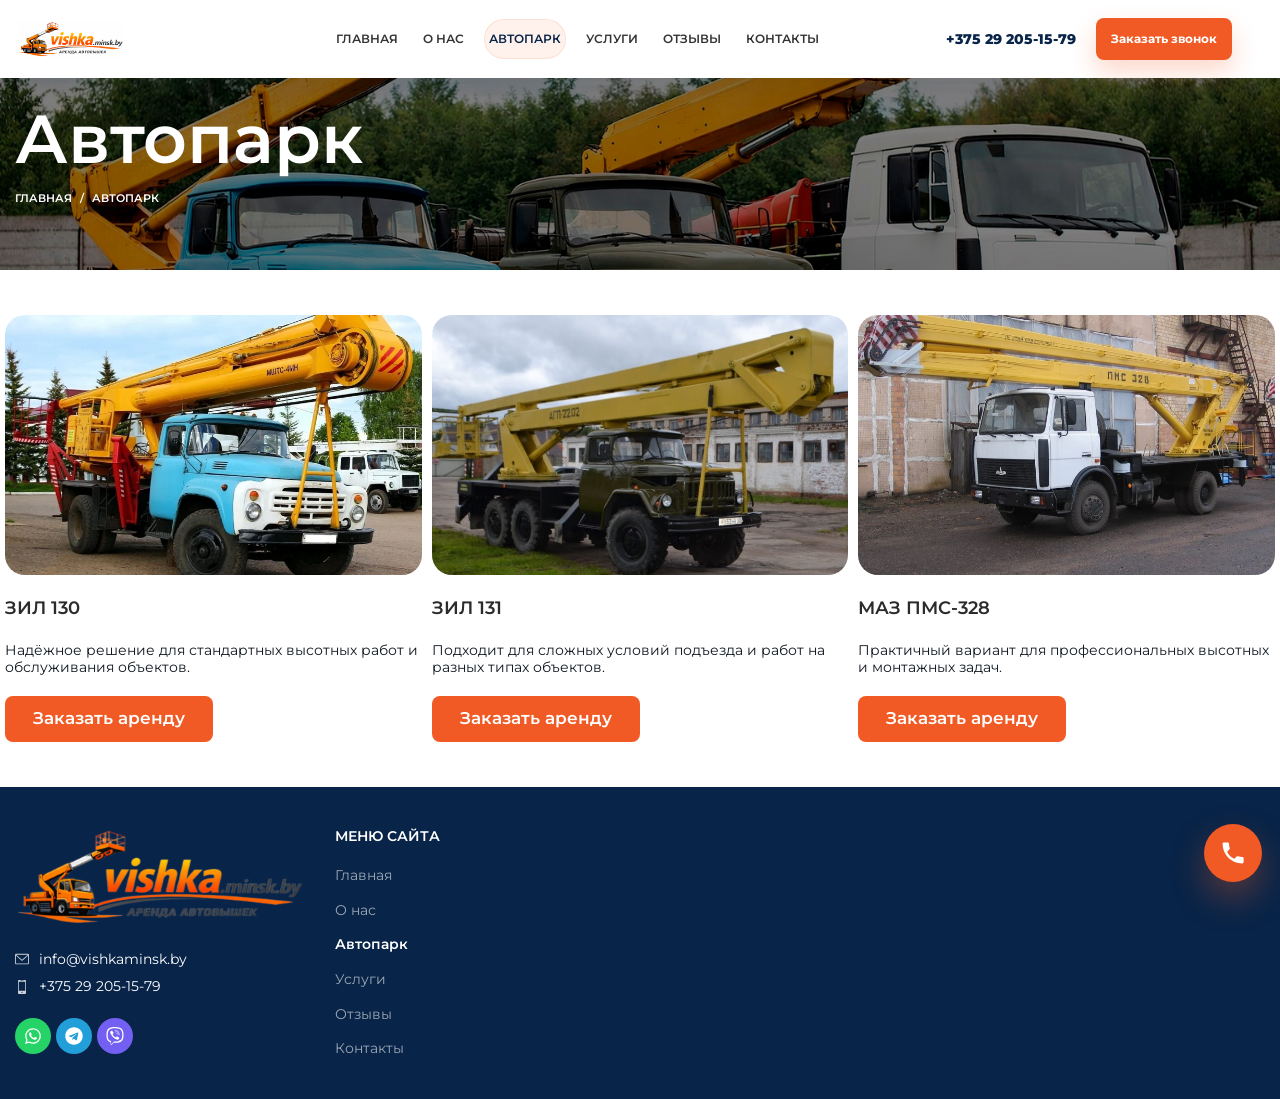
==== public/avtopark/index.html @ 8ae6715e "Limit nav highlight to active item" ====
<!DOCTYPE html>
<html lang="ru-RU">
<head>
	<meta charset="UTF-8">
	<link rel="profile" href="https://gmpg.org/xfn/11">
	

	<title>Автопарк &#8212; Аренда автовышки Минск, услуги вышки заказать на час, цены</title>
<meta name='robots' content='max-image-preview:large' />
<link rel='dns-prefetch' href='//fonts.googleapis.com' />




<style id="wp-img-auto-sizes-contain-inline-css">
img:is([sizes=auto i],[sizes^="auto," i]){contain-intrinsic-size:3000px 1500px}
/*# sourceURL=wp-img-auto-sizes-contain-inline-css */
</style>
<style id="classic-theme-styles-inline-css">
/*! This file is auto-generated */
.wp-block-button__link{color:#fff;background-color:#32373c;border-radius:9999px;box-shadow:none;text-decoration:none;padding:calc(.667em + 2px) calc(1.333em + 2px);font-size:1.125em}.wp-block-file__button{background:#32373c;color:#fff;text-decoration:none}
/*# sourceURL=/wp-includes/css/classic-themes.min.css */
</style>

<link rel='stylesheet' id='wc-blocks-style-css' href="../wp-content/plugins/woocommerce/assets/client/blocks/wc-blocks.css" media='all' />

<style id="global-styles-inline-css">
:root{--wp--preset--aspect-ratio--square: 1;--wp--preset--aspect-ratio--4-3: 4/3;--wp--preset--aspect-ratio--3-4: 3/4;--wp--preset--aspect-ratio--3-2: 3/2;--wp--preset--aspect-ratio--2-3: 2/3;--wp--preset--aspect-ratio--16-9: 16/9;--wp--preset--aspect-ratio--9-16: 9/16;--wp--preset--color--black: #000000;--wp--preset--color--cyan-bluish-gray: #abb8c3;--wp--preset--color--white: #ffffff;--wp--preset--color--pale-pink: #f78da7;--wp--preset--color--vivid-red: #cf2e2e;--wp--preset--color--luminous-vivid-orange: #ff6900;--wp--preset--color--luminous-vivid-amber: #fcb900;--wp--preset--color--light-green-cyan: #7bdcb5;--wp--preset--color--vivid-green-cyan: #00d084;--wp--preset--color--pale-cyan-blue: #8ed1fc;--wp--preset--color--vivid-cyan-blue: #0693e3;--wp--preset--color--vivid-purple: #9b51e0;--wp--preset--gradient--vivid-cyan-blue-to-vivid-purple: linear-gradient(135deg,rgb(6,147,227) 0%,rgb(155,81,224) 100%);--wp--preset--gradient--light-green-cyan-to-vivid-green-cyan: linear-gradient(135deg,rgb(122,220,180) 0%,rgb(0,208,130) 100%);--wp--preset--gradient--luminous-vivid-amber-to-luminous-vivid-orange: linear-gradient(135deg,rgb(252,185,0) 0%,rgb(255,105,0) 100%);--wp--preset--gradient--luminous-vivid-orange-to-vivid-red: linear-gradient(135deg,rgb(255,105,0) 0%,rgb(207,46,46) 100%);--wp--preset--gradient--very-light-gray-to-cyan-bluish-gray: linear-gradient(135deg,rgb(238,238,238) 0%,rgb(169,184,195) 100%);--wp--preset--gradient--cool-to-warm-spectrum: linear-gradient(135deg,rgb(74,234,220) 0%,rgb(151,120,209) 20%,rgb(207,42,186) 40%,rgb(238,44,130) 60%,rgb(251,105,98) 80%,rgb(254,248,76) 100%);--wp--preset--gradient--blush-light-purple: linear-gradient(135deg,rgb(255,206,236) 0%,rgb(152,150,240) 100%);--wp--preset--gradient--blush-bordeaux: linear-gradient(135deg,rgb(254,205,165) 0%,rgb(254,45,45) 50%,rgb(107,0,62) 100%);--wp--preset--gradient--luminous-dusk: linear-gradient(135deg,rgb(255,203,112) 0%,rgb(199,81,192) 50%,rgb(65,88,208) 100%);--wp--preset--gradient--pale-ocean: linear-gradient(135deg,rgb(255,245,203) 0%,rgb(182,227,212) 50%,rgb(51,167,181) 100%);--wp--preset--gradient--electric-grass: linear-gradient(135deg,rgb(202,248,128) 0%,rgb(113,206,126) 100%);--wp--preset--gradient--midnight: linear-gradient(135deg,rgb(2,3,129) 0%,rgb(40,116,252) 100%);--wp--preset--font-size--small: 13px;--wp--preset--font-size--medium: 20px;--wp--preset--font-size--large: 36px;--wp--preset--font-size--x-large: 42px;--wp--preset--spacing--20: 0.44rem;--wp--preset--spacing--30: 0.67rem;--wp--preset--spacing--40: 1rem;--wp--preset--spacing--50: 1.5rem;--wp--preset--spacing--60: 2.25rem;--wp--preset--spacing--70: 3.38rem;--wp--preset--spacing--80: 5.06rem;--wp--preset--shadow--natural: 6px 6px 9px rgba(0, 0, 0, 0.2);--wp--preset--shadow--deep: 12px 12px 50px rgba(0, 0, 0, 0.4);--wp--preset--shadow--sharp: 6px 6px 0px rgba(0, 0, 0, 0.2);--wp--preset--shadow--outlined: 6px 6px 0px -3px rgb(255, 255, 255), 6px 6px rgb(0, 0, 0);--wp--preset--shadow--crisp: 6px 6px 0px rgb(0, 0, 0);}:where(body) { margin: 0; }:where(.is-layout-flex){gap: 0.5em;}:where(.is-layout-grid){gap: 0.5em;}body .is-layout-flex{display: flex;}.is-layout-flex{flex-wrap: wrap;align-items: center;}.is-layout-flex > :is(*, div){margin: 0;}body .is-layout-grid{display: grid;}.is-layout-grid > :is(*, div){margin: 0;}body{padding-top: 0px;padding-right: 0px;padding-bottom: 0px;padding-left: 0px;}:root :where(.wp-element-button, .wp-block-button__link){background-color: #32373c;border-width: 0;color: #fff;font-family: inherit;font-size: inherit;font-style: inherit;font-weight: inherit;letter-spacing: inherit;line-height: inherit;padding-top: calc(0.667em + 2px);padding-right: calc(1.333em + 2px);padding-bottom: calc(0.667em + 2px);padding-left: calc(1.333em + 2px);text-decoration: none;text-transform: inherit;}.has-black-color{color: var(--wp--preset--color--black) !important;}.has-cyan-bluish-gray-color{color: var(--wp--preset--color--cyan-bluish-gray) !important;}.has-white-color{color: var(--wp--preset--color--white) !important;}.has-pale-pink-color{color: var(--wp--preset--color--pale-pink) !important;}.has-vivid-red-color{color: var(--wp--preset--color--vivid-red) !important;}.has-luminous-vivid-orange-color{color: var(--wp--preset--color--luminous-vivid-orange) !important;}.has-luminous-vivid-amber-color{color: var(--wp--preset--color--luminous-vivid-amber) !important;}.has-light-green-cyan-color{color: var(--wp--preset--color--light-green-cyan) !important;}.has-vivid-green-cyan-color{color: var(--wp--preset--color--vivid-green-cyan) !important;}.has-pale-cyan-blue-color{color: var(--wp--preset--color--pale-cyan-blue) !important;}.has-vivid-cyan-blue-color{color: var(--wp--preset--color--vivid-cyan-blue) !important;}.has-vivid-purple-color{color: var(--wp--preset--color--vivid-purple) !important;}.has-black-background-color{background-color: var(--wp--preset--color--black) !important;}.has-cyan-bluish-gray-background-color{background-color: var(--wp--preset--color--cyan-bluish-gray) !important;}.has-white-background-color{background-color: var(--wp--preset--color--white) !important;}.has-pale-pink-background-color{background-color: var(--wp--preset--color--pale-pink) !important;}.has-vivid-red-background-color{background-color: var(--wp--preset--color--vivid-red) !important;}.has-luminous-vivid-orange-background-color{background-color: var(--wp--preset--color--luminous-vivid-orange) !important;}.has-luminous-vivid-amber-background-color{background-color: var(--wp--preset--color--luminous-vivid-amber) !important;}.has-light-green-cyan-background-color{background-color: var(--wp--preset--color--light-green-cyan) !important;}.has-vivid-green-cyan-background-color{background-color: var(--wp--preset--color--vivid-green-cyan) !important;}.has-pale-cyan-blue-background-color{background-color: var(--wp--preset--color--pale-cyan-blue) !important;}.has-vivid-cyan-blue-background-color{background-color: var(--wp--preset--color--vivid-cyan-blue) !important;}.has-vivid-purple-background-color{background-color: var(--wp--preset--color--vivid-purple) !important;}.has-black-border-color{border-color: var(--wp--preset--color--black) !important;}.has-cyan-bluish-gray-border-color{border-color: var(--wp--preset--color--cyan-bluish-gray) !important;}.has-white-border-color{border-color: var(--wp--preset--color--white) !important;}.has-pale-pink-border-color{border-color: var(--wp--preset--color--pale-pink) !important;}.has-vivid-red-border-color{border-color: var(--wp--preset--color--vivid-red) !important;}.has-luminous-vivid-orange-border-color{border-color: var(--wp--preset--color--luminous-vivid-orange) !important;}.has-luminous-vivid-amber-border-color{border-color: var(--wp--preset--color--luminous-vivid-amber) !important;}.has-light-green-cyan-border-color{border-color: var(--wp--preset--color--light-green-cyan) !important;}.has-vivid-green-cyan-border-color{border-color: var(--wp--preset--color--vivid-green-cyan) !important;}.has-pale-cyan-blue-border-color{border-color: var(--wp--preset--color--pale-cyan-blue) !important;}.has-vivid-cyan-blue-border-color{border-color: var(--wp--preset--color--vivid-cyan-blue) !important;}.has-vivid-purple-border-color{border-color: var(--wp--preset--color--vivid-purple) !important;}.has-vivid-cyan-blue-to-vivid-purple-gradient-background{background: var(--wp--preset--gradient--vivid-cyan-blue-to-vivid-purple) !important;}.has-light-green-cyan-to-vivid-green-cyan-gradient-background{background: var(--wp--preset--gradient--light-green-cyan-to-vivid-green-cyan) !important;}.has-luminous-vivid-amber-to-luminous-vivid-orange-gradient-background{background: var(--wp--preset--gradient--luminous-vivid-amber-to-luminous-vivid-orange) !important;}.has-luminous-vivid-orange-to-vivid-red-gradient-background{background: var(--wp--preset--gradient--luminous-vivid-orange-to-vivid-red) !important;}.has-very-light-gray-to-cyan-bluish-gray-gradient-background{background: var(--wp--preset--gradient--very-light-gray-to-cyan-bluish-gray) !important;}.has-cool-to-warm-spectrum-gradient-background{background: var(--wp--preset--gradient--cool-to-warm-spectrum) !important;}.has-blush-light-purple-gradient-background{background: var(--wp--preset--gradient--blush-light-purple) !important;}.has-blush-bordeaux-gradient-background{background: var(--wp--preset--gradient--blush-bordeaux) !important;}.has-luminous-dusk-gradient-background{background: var(--wp--preset--gradient--luminous-dusk) !important;}.has-pale-ocean-gradient-background{background: var(--wp--preset--gradient--pale-ocean) !important;}.has-electric-grass-gradient-background{background: var(--wp--preset--gradient--electric-grass) !important;}.has-midnight-gradient-background{background: var(--wp--preset--gradient--midnight) !important;}.has-small-font-size{font-size: var(--wp--preset--font-size--small) !important;}.has-medium-font-size{font-size: var(--wp--preset--font-size--medium) !important;}.has-large-font-size{font-size: var(--wp--preset--font-size--large) !important;}.has-x-large-font-size{font-size: var(--wp--preset--font-size--x-large) !important;}
/*# sourceURL=global-styles-inline-css */
</style>

<style id="woocommerce-inline-inline-css">
.woocommerce form .form-row .required { visibility: visible; }
/*# sourceURL=woocommerce-inline-inline-css */
</style>
<link rel='stylesheet' id='elementor-frontend-css' href="../wp-content/uploads/elementor/css/custom-frontend.min.css" media='all' />
<link rel='stylesheet' id='elementor-post-7-css' href="../wp-content/uploads/elementor/css/post-7.css" media='all' />
<link rel='stylesheet' id='elementor-pro-css' href="../wp-content/uploads/elementor/css/custom-pro-frontend.min.css" media='all' />
<link rel='stylesheet' id='widget-image-box-css' href="../wp-content/uploads/elementor/css/custom-widget-image-box.min.css" media='all' />
<link rel='stylesheet' id='elementor-post-42321-css' href="../wp-content/uploads/elementor/css/post-42321.css" media='all' />
<link rel='stylesheet' id='elementor-icons-ekiticons-css' href="../wp-content/plugins/elementskit-lite/modules/elementskit-icon-pack/assets/css/ekiticons.css" media='all' />
<link rel='stylesheet' id='ekit-widget-styles-css' href="../wp-content/plugins/elementskit-lite/widgets/init/assets/css/widget-styles.css" media='all' />
<link rel='stylesheet' id='ekit-responsive-css' href="../wp-content/plugins/elementskit-lite/widgets/init/assets/css/responsive.css" media='all' />
<link rel='stylesheet' id='bootstrap-css' href="../wp-content/themes/woodmart/css/bootstrap-light.min.css" media='all' />
<link rel='stylesheet' id='woodmart-style-css' href="../wp-content/themes/woodmart/css/parts/base.min.css" media='all' />
<link rel='stylesheet' id='wd-widget-recent-post-comments-css' href="../wp-content/themes/woodmart/css/parts/widget-recent-post-comments.min.css" media='all' />
<link rel='stylesheet' id='wd-widget-wd-recent-posts-css' href="../wp-content/themes/woodmart/css/parts/widget-wd-recent-posts.min.css" media='all' />
<link rel='stylesheet' id='wd-widget-nav-css' href="../wp-content/themes/woodmart/css/parts/widget-nav.min.css" media='all' />
<link rel='stylesheet' id='wd-widget-layered-nav-stock-status-css' href="../wp-content/themes/woodmart/css/parts/woo-widget-layered-nav-stock-status.min.css" media='all' />
<link rel='stylesheet' id='wd-widget-product-list-css' href="../wp-content/themes/woodmart/css/parts/woo-widget-product-list.min.css" media='all' />
<link rel='stylesheet' id='wd-widget-slider-price-filter-css' href="../wp-content/themes/woodmart/css/parts/woo-widget-slider-price-filter.min.css" media='all' />
<link rel='stylesheet' id='wd-wp-gutenberg-css' href="../wp-content/themes/woodmart/css/parts/wp-gutenberg.min.css" media='all' />
<link rel='stylesheet' id='wd-wpcf7-css' href="../wp-content/themes/woodmart/css/parts/int-wpcf7.min.css" media='all' />
<link rel='stylesheet' id='wd-elementor-base-css' href="../wp-content/themes/woodmart/css/parts/int-elem-base.min.css" media='all' />
<link rel='stylesheet' id='wd-elementor-pro-base-css' href="../wp-content/themes/woodmart/css/parts/int-elementor-pro.min.css" media='all' />
<link rel='stylesheet' id='wd-woocommerce-base-css' href="../wp-content/themes/woodmart/css/parts/woocommerce-base.min.css" media='all' />
<link rel='stylesheet' id='wd-mod-star-rating-css' href="../wp-content/themes/woodmart/css/parts/mod-star-rating.min.css" media='all' />
<link rel='stylesheet' id='wd-woo-el-track-order-css' href="../wp-content/themes/woodmart/css/parts/woo-el-track-order.min.css" media='all' />
<link rel='stylesheet' id='wd-woocommerce-block-notices-css' href="../wp-content/themes/woodmart/css/parts/woo-mod-block-notices.min.css" media='all' />
<link rel='stylesheet' id='wd-woo-gutenberg-css' href="../wp-content/themes/woodmart/css/parts/woo-gutenberg.min.css" media='all' />
<link rel='stylesheet' id='wd-woo-mod-shop-attributes-css' href="../wp-content/themes/woodmart/css/parts/woo-mod-shop-attributes.min.css" media='all' />
<link rel='stylesheet' id='child-style-css' href="../wp-content/themes/woodmart-child/style.css?v=20260529m" media='all' />
<link rel='stylesheet' id='wd-header-base-css' href="../wp-content/themes/woodmart/css/parts/header-base.min.css" media='all' />
<link rel='stylesheet' id='wd-mod-tools-css' href="../wp-content/themes/woodmart/css/parts/mod-tools.min.css" media='all' />
<link rel='stylesheet' id='wd-header-elements-base-css' href="../wp-content/themes/woodmart/css/parts/header-el-base.min.css" media='all' />
<link rel='stylesheet' id='wd-header-mobile-nav-dropdown-css' href="../wp-content/themes/woodmart/css/parts/header-el-mobile-nav-dropdown.min.css" media='all' />
<link rel='stylesheet' id='wd-page-title-css' href="../wp-content/themes/woodmart/css/parts/page-title.min.css" media='all' />
<link rel='stylesheet' id='wd-mod-animations-keyframes-css' href="../wp-content/themes/woodmart/css/parts/mod-animations-keyframes.min.css" media='all' />
<link rel='stylesheet' id='wd-widget-collapse-css' href="../wp-content/themes/woodmart/css/parts/opt-widget-collapse.min.css" media='all' />
<link rel='stylesheet' id='wd-footer-base-css' href="../wp-content/themes/woodmart/css/parts/footer-base.min.css" media='all' />
<link rel='stylesheet' id='wd-list-css' href="../wp-content/themes/woodmart/css/parts/el-list.min.css" media='all' />
<link rel='stylesheet' id='wd-scroll-top-css' href="../wp-content/themes/woodmart/css/parts/opt-scrolltotop.min.css" media='all' />
<link rel='stylesheet' id='xts-google-fonts-css' href='https://fonts.googleapis.com/css?family=Montserrat:400,600,800&#038;ver=7.5.0' media='all' />
<script id="jquery-core-js" src="../wp-includes/js/jquery/jquery.min.js"></script>
<script id="jquery-migrate-js" src="../wp-includes/js/jquery/jquery-migrate.min.js"></script>

<script id="wc-add-to-cart-js-extra">
var wc_add_to_cart_params = {"ajax_url":"","wc_ajax_url":"/?wc-ajax=%%endpoint%%","i18n_view_cart":"\u041f\u0440\u043e\u0441\u043c\u043e\u0442\u0440 \u043a\u043e\u0440\u0437\u0438\u043d\u044b","cart_url":"","is_cart":"","cart_redirect_after_add":"no"};
//# sourceURL=wc-add-to-cart-js-extra
</script>


<script id="woocommerce-js-extra">
var woocommerce_params = {"ajax_url":"","wc_ajax_url":"/?wc-ajax=%%endpoint%%","i18n_password_show":"\u041f\u043e\u043a\u0430\u0437\u0430\u0442\u044c \u043f\u0430\u0440\u043e\u043b\u044c","i18n_password_hide":"\u0421\u043a\u0440\u044b\u0442\u044c \u043f\u0430\u0440\u043e\u043b\u044c"};
//# sourceURL=woocommerce-js-extra
</script>

<script id="wd-device-library-js" src="../wp-content/themes/woodmart/js/libs/device.min.js"></script>
<script id="wd-scrollbar-js" src="../wp-content/themes/woodmart/js/scripts/global/scrollBar.min.js"></script>

<meta name="generator" content="WordPress 7.0" />
<meta name="generator" content="WooCommerce 10.5.3" />
<link rel="canonical" href="./index.html" />
<link rel='shortlink' href="../index.html" />
					<meta name="viewport" content="width=device-width, initial-scale=1.0, maximum-scale=1.0, user-scalable=no">
										<noscript><style>.woocommerce-product-gallery{ opacity: 1 !important; }</style></noscript>
	<meta name="generator" content="Elementor 3.33.1; features: e_font_icon_svg, additional_custom_breakpoints; settings: css_print_method-external, google_font-enabled, font_display-swap">
			<style>
				.e-con.e-parent:nth-of-type(n+4):not(.e-lazyloaded):not(.e-no-lazyload),
				.e-con.e-parent:nth-of-type(n+4):not(.e-lazyloaded):not(.e-no-lazyload) * {
					background-image: none !important;
				}
				@media screen and (max-height: 1024px) {
					.e-con.e-parent:nth-of-type(n+3):not(.e-lazyloaded):not(.e-no-lazyload),
					.e-con.e-parent:nth-of-type(n+3):not(.e-lazyloaded):not(.e-no-lazyload) * {
						background-image: none !important;
					}
				}
				@media screen and (max-height: 640px) {
					.e-con.e-parent:nth-of-type(n+2):not(.e-lazyloaded):not(.e-no-lazyload),
					.e-con.e-parent:nth-of-type(n+2):not(.e-lazyloaded):not(.e-no-lazyload) * {
						background-image: none !important;
					}
				}
			</style>
			<style>
		
		</style>			<style id="wd-style-header_469249-css" data-type="wd-style-header_469249">
				:root{
	--wd-top-bar-h: .00001px;
	--wd-top-bar-sm-h: .00001px;
	--wd-top-bar-sticky-h: .00001px;
	--wd-top-bar-brd-w: .00001px;

	--wd-header-general-h: 78px;
	--wd-header-general-sm-h: 60px;
	--wd-header-general-sticky-h: 68px;
	--wd-header-general-brd-w: .00001px;

	--wd-header-bottom-h: .00001px;
	--wd-header-bottom-sm-h: .00001px;
	--wd-header-bottom-sticky-h: .00001px;
	--wd-header-bottom-brd-w: .00001px;

	--wd-header-clone-h: .00001px;

	--wd-header-brd-w: calc(var(--wd-top-bar-brd-w) + var(--wd-header-general-brd-w) + var(--wd-header-bottom-brd-w));
	--wd-header-h: calc(var(--wd-top-bar-h) + var(--wd-header-general-h) + var(--wd-header-bottom-h) + var(--wd-header-brd-w));
	--wd-header-sticky-h: calc(var(--wd-top-bar-sticky-h) + var(--wd-header-general-sticky-h) + var(--wd-header-bottom-sticky-h) + var(--wd-header-clone-h) + var(--wd-header-brd-w));
	--wd-header-sm-h: calc(var(--wd-top-bar-sm-h) + var(--wd-header-general-sm-h) + var(--wd-header-bottom-sm-h) + var(--wd-header-brd-w));
}

.whb-top-bar .wd-dropdown {
	margin-top: 5px;
}

.whb-top-bar .wd-dropdown:after {
	height: 15px;
}


.whb-sticked .whb-general-header .wd-dropdown:not(.sub-sub-menu) {
	margin-top: 12.5px;
}

.whb-sticked .whb-general-header .wd-dropdown:not(.sub-sub-menu):after {
	height: 22.5px;
}

:root:has(.whb-top-bar.whb-border-boxed) {
	--wd-top-bar-brd-w: .00001px;
}

@media (max-width: 1024px) {
:root:has(.whb-top-bar.whb-hidden-mobile) {
	--wd-top-bar-brd-w: .00001px;
}
}





		.whb-top-bar-inner { border-color: rgba(255, 255, 255, 1);border-bottom-width: 1px;border-bottom-style: solid; }
.whb-top-bar {
	background-color: rgba(4, 42, 71, 1);
}

.whb-general-header {
	background-color: rgba(255, 255, 255, 1);
}
			</style>
						<style id="wd-style-theme_settings_default-css" data-type="wd-style-theme_settings_default">
				@font-face {
	font-weight: normal;
	font-style: normal;
	font-family: "woodmart-font";
	src: url("../wp-content/themes/woodmart/fonts/woodmart-font-1-400.woff2") format("woff2");
}

:root {
	--wd-text-font: "Montserrat", Arial, Helvetica, sans-serif;
	--wd-text-font-weight: 400;
	--wd-text-color: rgb(35,35,35);
	--wd-text-font-size: 14px;
	--wd-title-font: "Montserrat", Arial, Helvetica, sans-serif;
	--wd-title-font-weight: 600;
	--wd-title-color: rgb(43,43,43);
	--wd-entities-title-font: "Montserrat", Arial, Helvetica, sans-serif;
	--wd-entities-title-font-weight: 600;
	--wd-entities-title-color: rgb(40,40,40);
	--wd-entities-title-color-hover: rgb(255, 255, 255);
	--wd-alternative-font: "Montserrat", Arial, Helvetica, sans-serif;
	--wd-widget-title-font: "Montserrat", Arial, Helvetica, sans-serif;
	--wd-widget-title-font-weight: 600;
	--wd-widget-title-transform: uppercase;
	--wd-widget-title-color: rgb(38,38,38);
	--wd-widget-title-font-size: 14px;
	--wd-header-el-font: "Montserrat", Arial, Helvetica, sans-serif;
	--wd-header-el-font-weight: 600;
	--wd-header-el-transform: uppercase;
	--wd-header-el-font-size: 14px;
	--wd-primary-color: rgb(8,36,72);
	--wd-alternative-color: rgb(249,97,9);
	--wd-link-color: rgb(0,0,0);
	--wd-link-color-hover: rgb(0,0,0);
	--btn-default-transform: none;
	--btn-default-bgcolor: rgb(249,97,9);
	--btn-default-bgcolor-hover: rgb(249,97,9);
	--btn-accented-transform: none;
	--btn-accented-bgcolor: rgb(249,97,9);
	--btn-accented-bgcolor-hover: rgb(249,97,9);
	--wd-form-brd-width: 2px;
	--notices-success-bg: #459647;
	--notices-success-color: #fff;
	--notices-warning-bg: #E0B252;
	--notices-warning-color: #fff;
}
.woodmart-woocommerce-layered-nav .wd-scroll-content {
	max-height: 223px;
}
.wd-popup.wd-age-verify {
	--wd-popup-width: 500px;
}
.wd-popup.wd-promo-popup {
	background-color: #111111;
	background-image: url(../wp-content/uploads/2021/09/electronics-2-popup.jpg);
	background-repeat: no-repeat;
	background-size: cover;
	background-position: center center;
	--wd-popup-width: 800px;
}
.page-title-default {
	background-color: rgb(53,57,66);
	background-image: url(../wp-content/uploads/2026/02/fon_header_-photoaidcom-darken.png);
	background-size: cover;
	background-position: center center;
}
.footer-container {
	background-color: rgb(8,36,72);
	background-image: none;
}
.page .main-page-wrapper {
	background-color: rgb(255,255,255);
	background-image: none;
}
.wd-popup.popup-quick-view {
	--wd-popup-width: 920px;
}
:root{
--wd-container-w: 1420px;
--wd-form-brd-radius: 35px;
--btn-default-color: #fff;
--btn-default-color-hover: #fff;
--btn-accented-color: #fff;
--btn-accented-color-hover: #fff;
--btn-default-brd-radius: 35px;
--btn-default-box-shadow: none;
--btn-default-box-shadow-hover: none;
--btn-accented-brd-radius: 35px;
--btn-accented-box-shadow: none;
--btn-accented-box-shadow-hover: none;
--wd-brd-radius: 0px;
}

@media (min-width: 1437px) {
.platform-Windows .wd-section-stretch > .elementor-container {
margin-left: auto;
margin-right: auto;
}
}

@media (min-width: 1420px) {
html:not(.platform-Windows) .wd-section-stretch > .elementor-container {
margin-left: auto;
margin-right: auto;
}
}


@font-face {
	font-family: "Marmelad";
	src: url("../wp-content/uploads/2025/11/Marmelad-Regular.woff2") format("woff2"), 
url("../wp-content/uploads/2025/11/Marmelad-Regular.woff") format("woff");
	font-weight: 400;
	font-style: normal;
}

@font-face {
	font-family: "Circe Rounded Regular5";
	src: url("../wp-content/uploads/2025/11/CirceRounded-Regular5.woff2") format("woff2"), 
url("../wp-content/uploads/2025/11/CirceRounded-Regular5.woff") format("woff");
	font-weight: 400;
	font-style: normal;
}

@font-face {
	font-family: "Circe Rounded Regular4";
	src: url("../wp-content/uploads/2025/11/CirceRounded-Regular4.woff2") format("woff2"), 
url("../wp-content/uploads/2025/11/CirceRounded-Regular4.woff") format("woff");
	font-weight: 400;
	font-style: normal;
}

@font-face {
	font-family: "Helvetica Bold";
	src: url("../wp-content/uploads/2025/12/Helvetica-Bold.woff2") format("woff2"), 
url("../wp-content/uploads/2025/12/Helvetica-Bold.woff") format("woff");
	font-weight: 400;
	font-style: normal;
}

@font-face {
	font-family: "Helvetica Regular";
	src: url("../wp-content/uploads/2025/12/Helvetica.woff2") format("woff2"), 
url("../wp-content/uploads/2025/12/Helvetica.woff") format("woff");
	font-weight: 400;
	font-style: normal;
}

			</style>
			<style id="woodmart-inline-css-inline-css">
#wd-6a18564807955 a {background-color:rgba(249, 97, 9,1);}#wd-6a18564807955 a:hover {background-color:rgba(249, 97, 9,1);}
/*# sourceURL=woodmart-inline-css-inline-css */
</style>

<link rel="stylesheet" href="../assets/contact-icons.css">
</head>

<body class="wp-singular page-template-default page page-id-42321 wp-theme-woodmart wp-child-theme-woodmart-child theme-woodmart woocommerce-no-js wrapper-custom  categories-accordion-on offcanvas-sidebar-mobile offcanvas-sidebar-tablet elementor-default elementor-kit-7 elementor-page elementor-page-42321">
			<script type="text/javascript" id="wd-flicker-fix">// Flicker fix.</script>                                                                                                                                      	
	
	<div class="website-wrapper">
									<header class="whb-header whb-header_469249 whb-sticky-shadow whb-scroll-stick whb-sticky-real whb-hide-on-scroll">
					<div class="whb-main-header">
	
<div class="whb-row whb-top-bar whb-not-sticky-row whb-with-bg whb-border-boxed whb-color-light whb-hidden-mobile whb-flex-flex-middle">
	<div class="container">
		<div class="whb-flex-row whb-top-bar-inner">
			<div class="whb-column whb-col-left whb-visible-lg">
	
<div class="wd-header-nav wd-header-secondary-nav text-left" role="navigation" aria-label="Secondary navigation">
	<ul id="menu-top-bar-left-electronics-2" class="menu wd-nav wd-nav-secondary wd-style-separated wd-gap-s"><li id="menu-item-38819" class="menu-item menu-item-type-custom menu-item-object-custom menu-item-38819 item-level-0 menu-simple-dropdown wd-event-hover" ><a class="woodmart-nav-link"><span class="nav-link-text">Работаем в Минске и Минской области</span></a></li>
<li id="menu-item-38817" class="menu-item menu-item-type-custom menu-item-object-custom menu-item-38817 item-level-0 menu-simple-dropdown wd-event-hover" ><a href="mailto:info@vishkaminsk.by" class="woodmart-nav-link"><span class="nav-link-text">info@vishkaminsk.by</span></a></li>
<li id="menu-item-37923" class="menu-item menu-item-type-custom menu-item-object-custom menu-item-37923 item-level-0 menu-simple-dropdown wd-event-hover" ><a href="tel:+375292051579" class="woodmart-nav-link"><span class="nav-link-text">+375 29 205-15-79</span></a></li>
</ul></div><!--END MAIN-NAV-->
</div>
<div class="whb-column whb-col-center whb-visible-lg whb-empty-column">
	</div>
<div class="whb-column whb-col-right whb-visible-lg whb-empty-column">
	</div>
<div class="whb-column whb-col-mobile whb-hidden-lg whb-empty-column">
	</div>
		</div>
	</div>
</div>

<div class="whb-row whb-general-header whb-sticky-row whb-with-bg whb-without-border whb-color-dark whb-flex-flex-middle">
	<div class="container">
		<div class="whb-flex-row whb-general-header-inner">
			<div class="whb-column whb-col-left whb-visible-lg">
	<div class="site-logo">
	<a href="../index.html" class="wd-logo wd-main-logo" rel="home" aria-label="Site logo">
		<img fetchpriority="high" width="1165" height="441" src="../wp-content/uploads/2026/03/logo123.png" class="attachment-full size-full" alt="" style="max-width:310px;" decoding="async" srcset="../wp-content/uploads/2026/03/logo123.png 1165w, ../wp-content/uploads/2026/03/logo123-400x151.png 400w, ../wp-content/uploads/2026/03/logo123-768x291.png 768w, ../wp-content/uploads/2026/03/logo123-430x163.png 430w, ../wp-content/uploads/2026/03/logo123-700x265.png 700w, ../wp-content/uploads/2026/03/logo123-150x57.png 150w" sizes="220px" />	</a>
	</div>
</div>
<div class="whb-column whb-col-center whb-visible-lg">
	<div class="wd-header-nav wd-header-main-nav text-center wd-design-1" role="navigation" aria-label="Главное меню">
	<ul id="menu-mobile-navigation" class="menu wd-nav wd-nav-main wd-style-bg wd-gap-m"><li id="menu-item-37926" class="menu-item menu-item-type-post_type menu-item-object-page menu-item-home menu-item-37926 item-level-0 menu-simple-dropdown wd-event-hover" ><a href="../index.html" class="woodmart-nav-link"><span class="nav-link-text">Главная</span></a></li>
<li id="menu-item-41759" class="menu-item menu-item-type-post_type menu-item-object-page menu-item-41759 item-level-0 menu-simple-dropdown wd-event-hover" ><a href="../company/index.html" class="woodmart-nav-link"><span class="nav-link-text">О нас</span></a></li>
<li id="menu-item-42326" class="menu-item menu-item-type-post_type menu-item-object-page current-menu-item page_item page-item-42321 current_page_item menu-item-42326 item-level-0 menu-simple-dropdown wd-event-hover" ><a href="./index.html" class="woodmart-nav-link"><span class="nav-link-text">Автопарк</span></a></li>
<li id="menu-item-42066" class="menu-item menu-item-type-post_type menu-item-object-page menu-item-42066 item-level-0 menu-simple-dropdown wd-event-hover" ><a href="../uslugi/index.html" class="woodmart-nav-link"><span class="nav-link-text">Услуги</span></a></li>
<li id="menu-item-40910" class="menu-item menu-item-type-post_type menu-item-object-page menu-item-40910 item-level-0 menu-simple-dropdown wd-event-hover" ><a href="../otzyvy-zakazchikov/index.html" class="woodmart-nav-link"><span class="nav-link-text">Отзывы</span></a></li>
<li id="menu-item-15552" class="menu-item menu-item-type-post_type menu-item-object-page menu-item-15552 item-level-0 menu-simple-dropdown wd-event-hover" ><a href="../contact-us/index.html" class="woodmart-nav-link"><span class="nav-link-text">Контакты</span></a></li>
</ul></div><!--END MAIN-NAV-->
</div>
<div class="whb-column whb-col-right whb-visible-lg">
	<div class="whb-space-element " style="width:20px;"></div><div id="wd-6a18564807955" class=" whb-mubjow1w5zvrdp3ky870 wd-button-wrapper text-center"><a href="../contact-us/index.html" title="" class="btn btn-scheme-light btn-scheme-hover-light btn-style-default btn-style-round btn-size-small woodmart-open-newsletter">Заказать звонок</a></div><div class="whb-space-element " style="width:20px;"></div>
<div class="wd-header-text set-cont-mb-s reset-last-child "><div class="gtranslate_wrapper" id="gt-wrapper-17975961"></div></div>
</div>
<div class="whb-column whb-mobile-left whb-hidden-lg">
	<div class="site-logo">
	<a href="../index.html" class="wd-logo wd-main-logo" rel="home" aria-label="Site logo">
		<img width="600" height="210" src="../wp-content/uploads/2026/03/logo2.png" class="attachment-full size-full" alt="" style="max-width:150px;" decoding="async" srcset="../wp-content/uploads/2026/03/logo2.png 600w, ../wp-content/uploads/2026/03/logo2-400x140.png 400w, ../wp-content/uploads/2026/03/logo2-430x151.png 430w, ../wp-content/uploads/2026/03/logo2-150x53.png 150w" sizes="150px" />	</a>
	</div>
</div>
<div class="whb-column whb-mobile-center whb-hidden-lg">
	
<div class="wd-header-text set-cont-mb-s reset-last-child "><div class="whb-column whb-col-left whb-visible-lg">
<div class="wd-header-nav wd-header-secondary-nav text-left" role="navigation" aria-label="Secondary navigation">

<strong><span style="color: #333333;"><a class="woodmart-nav-link" style="color: #333333;" href="tel:+375292051579"><span class="nav-link-text">+375 29 205-15-79</span></a></span></strong>

</div>
</div></div>
</div>
<div class="whb-column whb-mobile-right whb-hidden-lg">
	<div class="wd-tools-element wd-header-mobile-nav wd-style-icon wd-design-1 whb-3bjvjz8af9ko7c53olr0">
	<a href="./index.html" rel="nofollow" aria-label="Open mobile menu">
		
		<span class="wd-tools-icon">
					</span>

		<span class="wd-tools-text">Меню</span>

			</a>
</div><!--END wd-header-mobile-nav--></div>
		</div>
	</div>
</div>
</div>
				</header>
			
								<div class="main-page-wrapper">
		
						<div class="page-title  page-title-default title-size-default title-design-default color-scheme-light" style="background-image: url(../wp-content/uploads/2026/03/fon899-копия.jpg);">
					<div class="container">
																					<h1 class="entry-title title">
									Автопарк								</h1>

															
															<div class="breadcrumbs"><a href="../index.html" rel="v:url" property="v:title">Главная</a> &raquo; <span class="current">Автопарк</span></div><!-- .breadcrumbs -->																		</div>
				</div>
			
		<!-- MAIN CONTENT AREA -->
				<div class="container">
			<div class="row content-layout-wrapper align-items-start">
				
<div class="site-content col-lg-12 col-12 col-md-12" role="main">

								<article id="post-42321" class="post-42321 page type-page status-publish hentry">

					<div class="entry-content">
								<div data-elementor-type="wp-page" data-elementor-id="42321" class="elementor elementor-42321" data-elementor-post-type="page">
				<div class="elementor-element elementor-element-b30bd34 e-con-full e-flex e-con e-parent" data-id="b30bd34" data-element_type="container">
		<div class="elementor-element elementor-element-ed776bb e-con-full e-flex e-con e-child" data-id="ed776bb" data-element_type="container">
				<div class="elementor-element elementor-element-fa2df68 elementor-position-top elementor-widget elementor-widget-image-box" data-id="fa2df68" data-element_type="widget" data-widget_type="image-box.default">
				<div class="elementor-widget-container">
					<div class="elementor-image-box-wrapper"><figure class="elementor-image-box-img"><img decoding="async" src="../wp-content/uploads/elementor/thumbs/1200x900-1-rkmmxuh8z7wl1jbsoa9hx5rnxe34rrl00565uuzers.webp" title="1200×900 (1)" alt="1200x900 (1)" loading="lazy" /></figure><div class="elementor-image-box-content"><h3 class="elementor-image-box-title">ЗИЛ 130</h3><p class="elementor-image-box-description">Надёжное решение для стандартных высотных работ и обслуживания объектов.
</p></div></div>				</div>
				</div>
				<div class="elementor-element elementor-element-b4f1eed elementor-widget elementor-widget-wd_button" data-id="b4f1eed" data-element_type="widget" data-settings="{&quot;_animation&quot;:&quot;none&quot;}" data-widget_type="wd_button.default">
				<div class="elementor-widget-container">
							<div class="wd-button-wrapper text-left" >
			<a class="btn btn-style-default btn-style-round btn-size-large btn-color-alt btn-icon-pos-right"  href="../contact-us/index.html">
				<span class="wd-btn-text" data-elementor-setting-key="text">
					Заказать аренду				</span>

							</a>
		</div>
						</div>
				</div>
				</div>
		<div class="elementor-element elementor-element-a5a213f e-con-full e-flex e-con e-child" data-id="a5a213f" data-element_type="container">
				<div class="elementor-element elementor-element-bb81057 elementor-position-top elementor-widget elementor-widget-image-box" data-id="bb81057" data-element_type="widget" data-widget_type="image-box.default">
				<div class="elementor-widget-container">
					<div class="elementor-image-box-wrapper"><figure class="elementor-image-box-img"><img decoding="async" src="../wp-content/uploads/elementor/thumbs/419-rkmn8da7hgb50e1k8c05c06fbo81xscts82u9ddr48.jpg" title="419" alt="419" loading="lazy" /></figure><div class="elementor-image-box-content"><h3 class="elementor-image-box-title">ЗИЛ 131</h3><p class="elementor-image-box-description">Подходит для сложных условий подъезда и работ на разных типах объектов.</p></div></div>				</div>
				</div>
				<div class="elementor-element elementor-element-893c671 elementor-widget elementor-widget-wd_button" data-id="893c671" data-element_type="widget" data-settings="{&quot;_animation&quot;:&quot;none&quot;}" data-widget_type="wd_button.default">
				<div class="elementor-widget-container">
							<div class="wd-button-wrapper text-left" >
			<a class="btn btn-style-default btn-style-round btn-size-large btn-color-alt btn-icon-pos-right"  href="../contact-us/index.html">
				<span class="wd-btn-text" data-elementor-setting-key="text">
					Заказать аренду				</span>

							</a>
		</div>
						</div>
				</div>
				</div>
		<div class="elementor-element elementor-element-00ac935 e-con-full e-flex e-con e-child" data-id="00ac935" data-element_type="container">
				<div class="elementor-element elementor-element-7145a21 elementor-position-top elementor-widget elementor-widget-image-box" data-id="7145a21" data-element_type="widget" data-widget_type="image-box.default">
				<div class="elementor-widget-container">
					<div class="elementor-image-box-wrapper"><figure class="elementor-image-box-img"><img decoding="async" src="../wp-content/uploads/elementor/thumbs/4280_4751_11610-rkmnbddnbef43jojp4q8sqwfmzf9iz9yj33og6xh8o.jpg" title="4280_4751_11610" alt="4280_4751_11610" loading="lazy" /></figure><div class="elementor-image-box-content"><h3 class="elementor-image-box-title">МАЗ ПМС-328</h3><p class="elementor-image-box-description">Практичный вариант для профессиональных высотных и монтажных задач.
</p></div></div>				</div>
				</div>
				<div class="elementor-element elementor-element-e2c69b5 elementor-widget elementor-widget-wd_button" data-id="e2c69b5" data-element_type="widget" data-settings="{&quot;_animation&quot;:&quot;none&quot;}" data-widget_type="wd_button.default">
				<div class="elementor-widget-container">
							<div class="wd-button-wrapper text-left" >
			<a class="btn btn-style-default btn-style-round btn-size-large btn-color-alt btn-icon-pos-right"  href="../contact-us/index.html">
				<span class="wd-btn-text" data-elementor-setting-key="text">
					Заказать аренду				</span>

							</a>
		</div>
						</div>
				</div>
				</div>
				</div>
				</div>
													</div>

					
				</article><!-- #post -->

				
		
</div><!-- .site-content -->



			</div><!-- .main-page-wrapper --> 
			</div> <!-- end row -->
	</div> <!-- end container -->

	
			<footer class="footer-container color-scheme-light">
																	<div class="container main-footer">
		<aside class="footer-sidebar widget-area row">
									<div class="footer-column footer-column-1 col-12 col-sm-6 col-lg-3">
										<link rel="stylesheet" id="elementor-post-818-css" href="../wp-content/uploads/elementor/css/post-818.css" type="text/css" media="all">
					<div data-elementor-type="wp-post" data-elementor-id="818" class="elementor elementor-818" data-elementor-post-type="cms_block">
				<div class="elementor-element elementor-element-45452fa e-flex e-con-boxed e-con e-parent" data-id="45452fa" data-element_type="container">
					<div class="e-con-inner">
				<div class="elementor-element elementor-element-a995903 elementor-widget elementor-widget-image" data-id="a995903" data-element_type="widget" data-widget_type="image.default">
				<div class="elementor-widget-container">
																<a href="../index.html">
							<img width="1165" height="409" src="../wp-content/uploads/2026/03/logo1-1.png" class="attachment-full size-full wp-image-42747" alt="" srcset="../wp-content/uploads/2026/03/logo1-1.png 1165w, ../wp-content/uploads/2026/03/logo1-1-400x140.png 400w, ../wp-content/uploads/2026/03/logo1-1-768x270.png 768w, ../wp-content/uploads/2026/03/logo1-1-430x151.png 430w, ../wp-content/uploads/2026/03/logo1-1-700x246.png 700w, ../wp-content/uploads/2026/03/logo1-1-150x53.png 150w" sizes="220px" />								</a>
															</div>
				</div>
				<div class="elementor-element elementor-element-93c43cf elementor-widget elementor-widget-wd_list" data-id="93c43cf" data-element_type="widget" data-widget_type="wd_list.default">
				<div class="elementor-widget-container">
							<ul class="wd-list color-scheme-custom wd-fontsize-l wd-list-type-image wd-list-style- wd-justify-left">
											<li class="elementor-repeater-item-30f3b34">
											<img  src="../wp-content/uploads/2021/09/wd-envelope-light.svg" title="wd-envelope-light" width="14" height="14">					
					<span class="list-content">
						info@vishkaminsk.by					</span>

					
						<a  href="mailto:info@vishkaminsk.by" class="wd-fill" aria-label="List item link"></a>
									</li>
											<li class="elementor-repeater-item-2d44578">
											<img  src="../wp-content/uploads/2021/09/wd-phone-light.svg" title="wd-phone-light" width="14" height="14">					
					<span class="list-content">
						+375 29 205-15-79					</span>

					
						<a  href="tel:+375292051579" class="wd-fill" aria-label="List item link"></a>
									</li>
					</ul>

						</div>
				</div>
				<div class="elementor-element elementor-element-c8c98c4 elementor-shape-circle e-grid-align-left elementor-grid-0 elementor-widget elementor-widget-social-icons" data-id="c8c98c4" data-element_type="widget" data-widget_type="social-icons.default">
				<div class="elementor-widget-container">
							<div class="elementor-social-icons-wrapper elementor-grid" role="list">
							<span class="elementor-grid-item" role="listitem">
					<a class="elementor-icon elementor-social-icon elementor-social-icon-whatsapp elementor-repeater-item-b0a358b" href="https://wa.me/375292051579" target="_blank">
						<span class="elementor-screen-only">Whatsapp</span>
						<svg aria-hidden="true" class="e-font-icon-svg e-fab-whatsapp" viewBox="0 0 448 512" xmlns="http://www.w3.org/2000/svg"><path d="M380.9 97.1C339 55.1 283.2 32 223.9 32c-122.4 0-222 99.6-222 222 0 39.1 10.2 77.3 29.6 111L0 480l117.7-30.9c32.4 17.7 68.9 27 106.1 27h.1c122.3 0 224.1-99.6 224.1-222 0-59.3-25.2-115-67.1-157zm-157 341.6c-33.2 0-65.7-8.9-94-25.7l-6.7-4-69.8 18.3L72 359.2l-4.4-7c-18.5-29.4-28.2-63.3-28.2-98.2 0-101.7 82.8-184.5 184.6-184.5 49.3 0 95.6 19.2 130.4 54.1 34.8 34.9 56.2 81.2 56.1 130.5 0 101.8-84.9 184.6-186.6 184.6zm101.2-138.2c-5.5-2.8-32.8-16.2-37.9-18-5.1-1.9-8.8-2.8-12.5 2.8-3.7 5.6-14.3 18-17.6 21.8-3.2 3.7-6.5 4.2-12 1.4-32.6-16.3-54-29.1-75.5-66-5.7-9.8 5.7-9.1 16.3-30.3 1.8-3.7.9-6.9-.5-9.7-1.4-2.8-12.5-30.1-17.1-41.2-4.5-10.8-9.1-9.3-12.5-9.5-3.2-.2-6.9-.2-10.6-.2-3.7 0-9.7 1.4-14.8 6.9-5.1 5.6-19.4 19-19.4 46.3 0 27.3 19.9 53.7 22.6 57.4 2.8 3.7 39.1 59.7 94.8 83.8 35.2 15.2 49 16.5 66.6 13.9 10.7-1.6 32.8-13.4 37.4-26.4 4.6-13 4.6-24.1 3.2-26.4-1.3-2.5-5-3.9-10.5-6.6z"></path></svg>					</a>
				</span>
							<span class="elementor-grid-item" role="listitem">
					<a class="elementor-icon elementor-social-icon elementor-social-icon-telegram elementor-repeater-item-f117416" href="tg://resolve?phone=375292051579" target="_blank">
						<span class="elementor-screen-only">Telegram</span>
						<svg aria-hidden="true" class="e-font-icon-svg e-fab-telegram" viewBox="0 0 496 512" xmlns="http://www.w3.org/2000/svg"><path d="M248 8C111 8 0 119 0 256s111 248 248 248 248-111 248-248S385 8 248 8zm121.8 169.9l-40.7 191.8c-3 13.6-11.1 16.9-22.4 10.5l-62-45.7-29.9 28.8c-3.3 3.3-6.1 6.1-12.5 6.1l4.4-63.1 114.9-103.8c5-4.4-1.1-6.9-7.7-2.5l-142 89.4-61.2-19.1c-13.3-4.2-13.6-13.3 2.8-19.7l239.1-92.2c11.1-4 20.8 2.7 17.2 19.5z"></path></svg>					</a>
				</span>
							<span class="elementor-grid-item" role="listitem">
					<a class="elementor-icon elementor-social-icon elementor-social-icon-viber elementor-repeater-item-eb2b63f" href="viber://chat?number=%2B375292051579" target="_blank">
						<span class="elementor-screen-only">Viber</span>
						<svg aria-hidden="true" class="e-font-icon-svg e-fab-viber" viewBox="0 0 512 512" xmlns="http://www.w3.org/2000/svg"><path d="M444 49.9C431.3 38.2 379.9.9 265.3.4c0 0-135.1-8.1-200.9 52.3C27.8 89.3 14.9 143 13.5 209.5c-1.4 66.5-3.1 191.1 117 224.9h.1l-.1 51.6s-.8 20.9 13 25.1c16.6 5.2 26.4-10.7 42.3-27.8 8.7-9.4 20.7-23.2 29.8-33.7 82.2 6.9 145.3-8.9 152.5-11.2 16.6-5.4 110.5-17.4 125.7-142 15.8-128.6-7.6-209.8-49.8-246.5zM457.9 287c-12.9 104-89 110.6-103 115.1-6 1.9-61.5 15.7-131.2 11.2 0 0-52 62.7-68.2 79-5.3 5.3-11.1 4.8-11-5.7 0-6.9.4-85.7.4-85.7-.1 0-.1 0 0 0-101.8-28.2-95.8-134.3-94.7-189.8 1.1-55.5 11.6-101 42.6-131.6 55.7-50.5 170.4-43 170.4-43 96.9.4 143.3 29.6 154.1 39.4 35.7 30.6 53.9 103.8 40.6 211.1zm-139-80.8c.4 8.6-12.5 9.2-12.9.6-1.1-22-11.4-32.7-32.6-33.9-8.6-.5-7.8-13.4.7-12.9 27.9 1.5 43.4 17.5 44.8 46.2zm20.3 11.3c1-42.4-25.5-75.6-75.8-79.3-8.5-.6-7.6-13.5.9-12.9 58 4.2 88.9 44.1 87.8 92.5-.1 8.6-13.1 8.2-12.9-.3zm47 13.4c.1 8.6-12.9 8.7-12.9.1-.6-81.5-54.9-125.9-120.8-126.4-8.5-.1-8.5-12.9 0-12.9 73.7.5 133 51.4 133.7 139.2zM374.9 329v.2c-10.8 19-31 40-51.8 33.3l-.2-.3c-21.1-5.9-70.8-31.5-102.2-56.5-16.2-12.8-31-27.9-42.4-42.4-10.3-12.9-20.7-28.2-30.8-46.6-21.3-38.5-26-55.7-26-55.7-6.7-20.8 14.2-41 33.3-51.8h.2c9.2-4.8 18-3.2 23.9 3.9 0 0 12.4 14.8 17.7 22.1 5 6.8 11.7 17.7 15.2 23.8 6.1 10.9 2.3 22-3.7 26.6l-12 9.6c-6.1 4.9-5.3 14-5.3 14s17.8 67.3 84.3 84.3c0 0 9.1.8 14-5.3l9.6-12c4.6-6 15.7-9.8 26.6-3.7 14.7 8.3 33.4 21.2 45.8 32.9 7 5.7 8.6 14.4 3.8 23.6z"></path></svg>					</a>
				</span>
					</div>
						</div>
				</div>
					</div>
				</div>
				</div>
								</div>
																	<div class="footer-column footer-column-2 col-12 col-sm-6 col-lg-3">
							<div id="nav_menu-16" class="wd-widget widget footer-widget  widget_nav_menu"><h5 class="widget-title">Меню сайта</h5><div class="menu-footer-menu-our-stores-container"><ul id="menu-footer-menu-our-stores" class="menu"><li id="menu-item-40918" class="menu-item menu-item-type-post_type menu-item-object-page menu-item-home menu-item-40918"><a href="../index.html">Главная</a></li>
<li id="menu-item-42072" class="menu-item menu-item-type-post_type menu-item-object-page menu-item-42072"><a href="../company/index.html">О нас</a></li>
<li id="menu-item-42327" class="menu-item menu-item-type-post_type menu-item-object-page current-menu-item page_item page-item-42321 current_page_item menu-item-42327"><a href="./index.html" aria-current="page">Автопарк</a></li>
<li id="menu-item-42075" class="menu-item menu-item-type-post_type menu-item-object-page menu-item-42075"><a href="../uslugi/index.html">Услуги</a></li>
<li id="menu-item-40919" class="menu-item menu-item-type-post_type menu-item-object-page menu-item-40919"><a href="../otzyvy-zakazchikov/index.html">Отзывы</a></li>
<li id="menu-item-40928" class="menu-item menu-item-type-post_type menu-item-object-page menu-item-40928"><a href="../contact-us/index.html">Контакты</a></li>
</ul></div></div>						</div>
																	<div class="footer-column footer-column-3 col-12 col-sm-6 col-lg-3">
													</div>
																	<div class="footer-column footer-column-4 col-12 col-sm-6 col-lg-3">
													</div>
													</aside><!-- .footer-sidebar -->
	</div>
	
												</footer>
	</div> <!-- end wrapper -->
<div class="wd-close-side wd-fill"></div>
		<a href="./index.html" class="scrollToTop" aria-label="Кнопка наверх"></a>
		<div class="mobile-nav wd-side-hidden wd-side-hidden-nav wd-right wd-opener-arrow"><ul id="menu-mobile-navigation-1" class="mobile-pages-menu menu wd-nav wd-nav-mobile wd-layout-dropdown wd-active"><li class="menu-item menu-item-type-post_type menu-item-object-page menu-item-home menu-item-37926 item-level-0" ><a href="../index.html" class="woodmart-nav-link"><span class="nav-link-text">Главная</span></a></li>
<li class="menu-item menu-item-type-post_type menu-item-object-page menu-item-41759 item-level-0" ><a href="../company/index.html" class="woodmart-nav-link"><span class="nav-link-text">О нас</span></a></li>
<li class="menu-item menu-item-type-post_type menu-item-object-page current-menu-item page_item page-item-42321 current_page_item menu-item-42326 item-level-0" ><a href="./index.html" class="woodmart-nav-link"><span class="nav-link-text">Автопарк</span></a></li>
<li class="menu-item menu-item-type-post_type menu-item-object-page menu-item-42066 item-level-0" ><a href="../uslugi/index.html" class="woodmart-nav-link"><span class="nav-link-text">Услуги</span></a></li>
<li class="menu-item menu-item-type-post_type menu-item-object-page menu-item-40910 item-level-0" ><a href="../otzyvy-zakazchikov/index.html" class="woodmart-nav-link"><span class="nav-link-text">Отзывы</span></a></li>
<li class="menu-item menu-item-type-post_type menu-item-object-page menu-item-15552 item-level-0" ><a href="../contact-us/index.html" class="woodmart-nav-link"><span class="nav-link-text">Контакты</span></a></li>
</ul>
		</div><!--END MOBILE-NAV-->
			<script>
				const lazyloadRunObserver = () => {
					const lazyloadBackgrounds = document.querySelectorAll( `.e-con.e-parent:not(.e-lazyloaded)` );
					const lazyloadBackgroundObserver = new IntersectionObserver( ( entries ) => {
						entries.forEach( ( entry ) => {
							if ( entry.isIntersecting ) {
								let lazyloadBackground = entry.target;
								if( lazyloadBackground ) {
									lazyloadBackground.classList.add( 'e-lazyloaded' );
								}
								lazyloadBackgroundObserver.unobserve( entry.target );
							}
						});
					}, { rootMargin: '200px 0px 200px 0px' } );
					lazyloadBackgrounds.forEach( ( lazyloadBackground ) => {
						lazyloadBackgroundObserver.observe( lazyloadBackground );
					} );
				};
				const events = [
					'DOMContentLoaded',
					'elementor/lazyload/observe',
				];
				events.forEach( ( event ) => {
					document.addEventListener( event, lazyloadRunObserver );
				} );
			</script>
				<script type='text/javascript'>
		(function () {
			var c = document.body.className;
			c = c.replace(/woocommerce-no-js/, 'woocommerce-js');
			document.body.className = c;
		})();
	</script>
	<script id="wd-update-cart-fragments-fix-js-extra">
var wd_cart_fragments_params = {"ajax_url":"","wc_ajax_url":"/?wc-ajax=%%endpoint%%","cart_hash_key":"wc_cart_hash_0ea8f834ea696feb151399d5959b0eed","fragment_name":"wc_fragments_0ea8f834ea696feb151399d5959b0eed","request_timeout":"5000"};
//# sourceURL=wd-update-cart-fragments-fix-js-extra
</script>
<script id="wd-update-cart-fragments-fix-js" src="../wp-content/themes/woodmart/js/scripts/wc/updateCartFragmentsFix.js"></script>
<script id="wp-hooks-js" src="../wp-includes/js/dist/hooks.min.js"></script>
<script id="wp-i18n-js" src="../wp-includes/js/dist/i18n.min.js"></script>
<script id="wp-i18n-js-after">
wp.i18n.setLocaleData( { 'text direction\u0004ltr': [ 'ltr' ] } );
//# sourceURL=wp-i18n-js-after
</script>

<script id="contact-form-7-js-translations">
( function( domain, translations ) {
	var localeData = translations.locale_data[ domain ] || translations.locale_data.messages;
	localeData[""].domain = domain;
	wp.i18n.setLocaleData( localeData, domain );
} )( "contact-form-7", {"translation-revision-date":"2026-02-09 17:37:19+0000","generator":"GlotPress\/4.0.3","domain":"messages","locale_data":{"messages":{"":{"domain":"messages","plural-forms":"nplurals=3; plural=(n % 10 == 1 && n % 100 != 11) ? 0 : ((n % 10 >= 2 && n % 10 <= 4 && (n % 100 < 12 || n % 100 > 14)) ? 1 : 2);","lang":"ru"},"This contact form is placed in the wrong place.":["\u042d\u0442\u0430 \u043a\u043e\u043d\u0442\u0430\u043a\u0442\u043d\u0430\u044f \u0444\u043e\u0440\u043c\u0430 \u0440\u0430\u0437\u043c\u0435\u0449\u0435\u043d\u0430 \u0432 \u043d\u0435\u043f\u0440\u0430\u0432\u0438\u043b\u044c\u043d\u043e\u043c \u043c\u0435\u0441\u0442\u0435."],"Error:":["\u041e\u0448\u0438\u0431\u043a\u0430:"]}},"comment":{"reference":"includes\/js\/index.js"}} );
//# sourceURL=contact-form-7-js-translations
</script>
<script id="contact-form-7-js-before">
var wpcf7 = {
    "api": {
        "root":"",
        "namespace": "contact-form-7\/v1"
    },
    "cached": 1
};
//# sourceURL=contact-form-7-js-before
</script>

<script id="elementskit-framework-js-frontend-js" src="../wp-content/plugins/elementskit-lite/libs/framework/assets/js/frontend-script.js"></script>
<script id="elementskit-framework-js-frontend-js-after">
		var elementskit = {
			resturl: '',
		}

		
//# sourceURL=elementskit-framework-js-frontend-js-after
</script>
<script id="ekit-widget-scripts-js" src="../wp-content/plugins/elementskit-lite/widgets/init/assets/js/widget-scripts.js"></script>

<script id="wc-order-attribution-js-extra">
var wc_order_attribution = {"params":{"lifetime":1.0e-5,"session":30,"base64":false,"ajaxurl":"","prefix":"wc_order_attribution_","allowTracking":true},"fields":{"source_type":"current.typ","referrer":"current_add.rf","utm_campaign":"current.cmp","utm_source":"current.src","utm_medium":"current.mdm","utm_content":"current.cnt","utm_id":"current.id","utm_term":"current.trm","utm_source_platform":"current.plt","utm_creative_format":"current.fmt","utm_marketing_tactic":"current.tct","session_entry":"current_add.ep","session_start_time":"current_add.fd","session_pages":"session.pgs","session_count":"udata.vst","user_agent":"udata.uag"}};
//# sourceURL=wc-order-attribution-js-extra
</script>

<script id="elementor-webpack-runtime-js" src="../wp-content/plugins/elementor/assets/js/webpack.runtime.min.js"></script>
<script id="elementor-frontend-modules-js" src="../wp-content/plugins/elementor/assets/js/frontend-modules.min.js"></script>
<script id="jquery-ui-core-js" src="../wp-includes/js/jquery/ui/core.min.js"></script>
<script id="elementor-frontend-js-before">
var elementorFrontendConfig = {"environmentMode":{"edit":false,"wpPreview":false,"isScriptDebug":false},"i18n":{"shareOnFacebook":"\u041f\u043e\u0434\u0435\u043b\u0438\u0442\u044c\u0441\u044f \u0432 Facebook","shareOnTwitter":"\u041f\u043e\u0434\u0435\u043b\u0438\u0442\u044c\u0441\u044f \u0432 Twitter","pinIt":"\u0417\u0430\u043f\u0438\u043d\u0438\u0442\u044c","download":"\u0421\u043a\u0430\u0447\u0430\u0442\u044c","downloadImage":"\u0421\u043a\u0430\u0447\u0430\u0442\u044c \u0438\u0437\u043e\u0431\u0440\u0430\u0436\u0435\u043d\u0438\u0435","fullscreen":"\u0412\u043e \u0432\u0435\u0441\u044c \u044d\u043a\u0440\u0430\u043d","zoom":"\u0423\u0432\u0435\u043b\u0438\u0447\u0435\u043d\u0438\u0435","share":"\u041f\u043e\u0434\u0435\u043b\u0438\u0442\u044c\u0441\u044f","playVideo":"\u041f\u0440\u043e\u0438\u0433\u0440\u0430\u0442\u044c \u0432\u0438\u0434\u0435\u043e","previous":"\u041d\u0430\u0437\u0430\u0434","next":"\u0414\u0430\u043b\u0435\u0435","close":"\u0417\u0430\u043a\u0440\u044b\u0442\u044c","a11yCarouselPrevSlideMessage":"\u041f\u0440\u0435\u0434\u044b\u0434\u0443\u0449\u0438\u0439 \u0441\u043b\u0430\u0439\u0434","a11yCarouselNextSlideMessage":"\u0421\u043b\u0435\u0434\u0443\u044e\u0449\u0438\u0439 \u0441\u043b\u0430\u0439\u0434","a11yCarouselFirstSlideMessage":"\u042d\u0442\u043e \u043f\u0435\u0440\u0432\u044b\u0439 \u0441\u043b\u0430\u0439\u0434","a11yCarouselLastSlideMessage":"\u042d\u0442\u043e \u043f\u043e\u0441\u043b\u0435\u0434\u043d\u0438\u0439 \u0441\u043b\u0430\u0439\u0434","a11yCarouselPaginationBulletMessage":"\u041f\u0435\u0440\u0435\u0439\u0442\u0438 \u043a \u0441\u043b\u0430\u0439\u0434\u0443"},"is_rtl":false,"breakpoints":{"xs":0,"sm":480,"md":768,"lg":1025,"xl":1440,"xxl":1600},"responsive":{"breakpoints":{"mobile":{"label":"\u041c\u043e\u0431\u0438\u043b\u044c\u043d\u044b\u0439 - \u043a\u043d\u0438\u0436\u043d\u0430\u044f \u043e\u0440\u0438\u0435\u043d\u0442\u0430\u0446\u0438\u044f","value":768,"default_value":767,"direction":"max","is_enabled":true},"mobile_extra":{"label":"\u041c\u043e\u0431\u0438\u043b\u044c\u043d\u044b\u0439 - \u0430\u043b\u044c\u0431\u043e\u043c\u043d\u0430\u044f \u043e\u0440\u0438\u0435\u043d\u0442\u0430\u0446\u0438\u044f","value":880,"default_value":880,"direction":"max","is_enabled":false},"tablet":{"label":"\u041f\u043b\u0430\u043d\u0448\u0435\u0442 - \u043a\u043d\u0438\u0436\u043d\u0430\u044f \u043e\u0440\u0438\u0435\u043d\u0442\u0430\u0446\u0438\u044f","value":1024,"default_value":1024,"direction":"max","is_enabled":true},"tablet_extra":{"label":"\u041f\u043b\u0430\u043d\u0448\u0435\u0442 - \u0430\u043b\u044c\u0431\u043e\u043c\u043d\u0430\u044f \u043e\u0440\u0438\u0435\u043d\u0442\u0430\u0446\u0438\u044f","value":1200,"default_value":1200,"direction":"max","is_enabled":false},"laptop":{"label":"\u041d\u043e\u0443\u0442\u0431\u0443\u043a","value":1366,"default_value":1366,"direction":"max","is_enabled":false},"widescreen":{"label":"\u0428\u0438\u0440\u043e\u043a\u043e\u0444\u043e\u0440\u043c\u0430\u0442\u043d\u044b\u0435","value":2400,"default_value":2400,"direction":"min","is_enabled":false}},"hasCustomBreakpoints":true},"version":"3.33.1","is_static":false,"experimentalFeatures":{"e_font_icon_svg":true,"additional_custom_breakpoints":true,"container":true,"theme_builder_v2":true,"nested-elements":true,"home_screen":true,"global_classes_should_enforce_capabilities":true,"e_variables":true,"cloud-library":true,"e_opt_in_v4_page":true,"import-export-customization":true,"display-conditions":true,"form-submissions":true,"taxonomy-filter":true,"search":true},"urls":{"assets":"/wp-content/plugins/elementor/assets/","ajaxurl":"","uploadUrl":"/wp-content/uploads"},"nonces":{"floatingButtonsClickTracking":"3c260b256c"},"swiperClass":"swiper","settings":{"page":[],"editorPreferences":[]},"kit":{"viewport_mobile":"768.98","active_breakpoints":["viewport_mobile","viewport_tablet"],"global_image_lightbox":"yes","lightbox_enable_counter":"yes","lightbox_enable_fullscreen":"yes","lightbox_enable_zoom":"yes","lightbox_enable_share":"yes","lightbox_title_src":"title","lightbox_description_src":"description","woocommerce_notices_elements":[]},"post":{"id":42321,"title":"%D0%90%D0%B2%D1%82%D0%BE%D0%BF%D0%B0%D1%80%D0%BA%20%E2%80%94%20%D0%90%D1%80%D0%B5%D0%BD%D0%B4%D0%B0%20%D0%B0%D0%B2%D1%82%D0%BE%D0%B2%D1%8B%D1%88%D0%BA%D0%B8%20%D0%9C%D0%B8%D0%BD%D1%81%D0%BA%2C%20%D1%83%D1%81%D0%BB%D1%83%D0%B3%D0%B8%20%D0%B2%D1%8B%D1%88%D0%BA%D0%B8%20%D0%B7%D0%B0%D0%BA%D0%B0%D0%B7%D0%B0%D1%82%D1%8C%20%D0%BD%D0%B0%20%D1%87%D0%B0%D1%81%2C%20%D1%86%D0%B5%D0%BD%D1%8B","excerpt":"","featuredImage":false}};
var elementorFrontendConfig = {"environmentMode":{"edit":false,"wpPreview":false,"isScriptDebug":false},"i18n":{"shareOnFacebook":"\u041f\u043e\u0434\u0435\u043b\u0438\u0442\u044c\u0441\u044f \u0432 Facebook","shareOnTwitter":"\u041f\u043e\u0434\u0435\u043b\u0438\u0442\u044c\u0441\u044f \u0432 Twitter","pinIt":"\u0417\u0430\u043f\u0438\u043d\u0438\u0442\u044c","download":"\u0421\u043a\u0430\u0447\u0430\u0442\u044c","downloadImage":"\u0421\u043a\u0430\u0447\u0430\u0442\u044c \u0438\u0437\u043e\u0431\u0440\u0430\u0436\u0435\u043d\u0438\u0435","fullscreen":"\u0412\u043e \u0432\u0435\u0441\u044c \u044d\u043a\u0440\u0430\u043d","zoom":"\u0423\u0432\u0435\u043b\u0438\u0447\u0435\u043d\u0438\u0435","share":"\u041f\u043e\u0434\u0435\u043b\u0438\u0442\u044c\u0441\u044f","playVideo":"\u041f\u0440\u043e\u0438\u0433\u0440\u0430\u0442\u044c \u0432\u0438\u0434\u0435\u043e","previous":"\u041d\u0430\u0437\u0430\u0434","next":"\u0414\u0430\u043b\u0435\u0435","close":"\u0417\u0430\u043a\u0440\u044b\u0442\u044c","a11yCarouselPrevSlideMessage":"\u041f\u0440\u0435\u0434\u044b\u0434\u0443\u0449\u0438\u0439 \u0441\u043b\u0430\u0439\u0434","a11yCarouselNextSlideMessage":"\u0421\u043b\u0435\u0434\u0443\u044e\u0449\u0438\u0439 \u0441\u043b\u0430\u0439\u0434","a11yCarouselFirstSlideMessage":"\u042d\u0442\u043e \u043f\u0435\u0440\u0432\u044b\u0439 \u0441\u043b\u0430\u0439\u0434","a11yCarouselLastSlideMessage":"\u042d\u0442\u043e \u043f\u043e\u0441\u043b\u0435\u0434\u043d\u0438\u0439 \u0441\u043b\u0430\u0439\u0434","a11yCarouselPaginationBulletMessage":"\u041f\u0435\u0440\u0435\u0439\u0442\u0438 \u043a \u0441\u043b\u0430\u0439\u0434\u0443"},"is_rtl":false,"breakpoints":{"xs":0,"sm":480,"md":768,"lg":1025,"xl":1440,"xxl":1600},"responsive":{"breakpoints":{"mobile":{"label":"\u041c\u043e\u0431\u0438\u043b\u044c\u043d\u044b\u0439 - \u043a\u043d\u0438\u0436\u043d\u0430\u044f \u043e\u0440\u0438\u0435\u043d\u0442\u0430\u0446\u0438\u044f","value":768,"default_value":767,"direction":"max","is_enabled":true},"mobile_extra":{"label":"\u041c\u043e\u0431\u0438\u043b\u044c\u043d\u044b\u0439 - \u0430\u043b\u044c\u0431\u043e\u043c\u043d\u0430\u044f \u043e\u0440\u0438\u0435\u043d\u0442\u0430\u0446\u0438\u044f","value":880,"default_value":880,"direction":"max","is_enabled":false},"tablet":{"label":"\u041f\u043b\u0430\u043d\u0448\u0435\u0442 - \u043a\u043d\u0438\u0436\u043d\u0430\u044f \u043e\u0440\u0438\u0435\u043d\u0442\u0430\u0446\u0438\u044f","value":1024,"default_value":1024,"direction":"max","is_enabled":true},"tablet_extra":{"label":"\u041f\u043b\u0430\u043d\u0448\u0435\u0442 - \u0430\u043b\u044c\u0431\u043e\u043c\u043d\u0430\u044f \u043e\u0440\u0438\u0435\u043d\u0442\u0430\u0446\u0438\u044f","value":1200,"default_value":1200,"direction":"max","is_enabled":false},"laptop":{"label":"\u041d\u043e\u0443\u0442\u0431\u0443\u043a","value":1366,"default_value":1366,"direction":"max","is_enabled":false},"widescreen":{"label":"\u0428\u0438\u0440\u043e\u043a\u043e\u0444\u043e\u0440\u043c\u0430\u0442\u043d\u044b\u0435","value":2400,"default_value":2400,"direction":"min","is_enabled":false}},"hasCustomBreakpoints":true},"version":"3.33.1","is_static":false,"experimentalFeatures":{"e_font_icon_svg":true,"additional_custom_breakpoints":true,"container":true,"theme_builder_v2":true,"nested-elements":true,"home_screen":true,"global_classes_should_enforce_capabilities":true,"e_variables":true,"cloud-library":true,"e_opt_in_v4_page":true,"import-export-customization":true,"display-conditions":true,"form-submissions":true,"taxonomy-filter":true,"search":true},"urls":{"assets":"/wp-content/plugins/elementor/assets/","ajaxurl":"","uploadUrl":"/wp-content/uploads"},"nonces":{"floatingButtonsClickTracking":"3c260b256c"},"swiperClass":"swiper","settings":{"page":[],"editorPreferences":[]},"kit":{"viewport_mobile":"768.98","active_breakpoints":["viewport_mobile","viewport_tablet"],"global_image_lightbox":"yes","lightbox_enable_counter":"yes","lightbox_enable_fullscreen":"yes","lightbox_enable_zoom":"yes","lightbox_enable_share":"yes","lightbox_title_src":"title","lightbox_description_src":"description","woocommerce_notices_elements":[]},"post":{"id":42321,"title":"%D0%90%D0%B2%D1%82%D0%BE%D0%BF%D0%B0%D1%80%D0%BA%20%E2%80%94%20%D0%90%D1%80%D0%B5%D0%BD%D0%B4%D0%B0%20%D0%B0%D0%B2%D1%82%D0%BE%D0%B2%D1%8B%D1%88%D0%BA%D0%B8%20%D0%9C%D0%B8%D0%BD%D1%81%D0%BA%2C%20%D1%83%D1%81%D0%BB%D1%83%D0%B3%D0%B8%20%D0%B2%D1%8B%D1%88%D0%BA%D0%B8%20%D0%B7%D0%B0%D0%BA%D0%B0%D0%B7%D0%B0%D1%82%D1%8C%20%D0%BD%D0%B0%20%D1%87%D0%B0%D1%81%2C%20%D1%86%D0%B5%D0%BD%D1%8B","excerpt":"","featuredImage":false}};
//# sourceURL=elementor-frontend-js-before
</script>
<script id="elementor-frontend-js" src="../wp-content/plugins/elementor/assets/js/frontend.min.js"></script>
<script id="elementor-pro-webpack-runtime-js" src="../wp-content/plugins/elementor-pro/assets/js/webpack-pro.runtime.min.js"></script>
<script id="elementor-pro-frontend-js-before">
var ElementorProFrontendConfig = {"ajaxurl":"","nonce":"0e097fef7c","urls":{"assets":"/wp-content/plugins/elementor-pro/assets/","rest":""},"shareButtonsNetworks":{"facebook":{"title":"Facebook","has_counter":true},"twitter":{"title":"Twitter"},"linkedin":{"title":"LinkedIn","has_counter":true},"pinterest":{"title":"Pinterest","has_counter":true},"reddit":{"title":"Reddit","has_counter":true},"vk":{"title":"VK","has_counter":true},"odnoklassniki":{"title":"OK","has_counter":true},"tumblr":{"title":"Tumblr"},"digg":{"title":"Digg"},"skype":{"title":"Skype"},"stumbleupon":{"title":"StumbleUpon","has_counter":true},"mix":{"title":"Mix"},"telegram":{"title":"Telegram"},"pocket":{"title":"Pocket","has_counter":true},"xing":{"title":"XING","has_counter":true},"whatsapp":{"title":"WhatsApp"},"email":{"title":"Email"},"print":{"title":"Print"},"x-twitter":{"title":"X"},"threads":{"title":"Threads"}},"woocommerce":{"menu_cart":{"cart_page_url":"https:\/\/vishkaminsk.by","checkout_page_url":"https:\/\/vishkaminsk.by","fragments_nonce":"225106d033"}},"facebook_sdk":{"lang":"ru_RU","app_id":""},"lottie":{"defaultAnimationUrl":"wp-content\/plugins\/elementor-pro\/modules\/lottie\/assets\/animations\/default.json"}};
var ElementorProFrontendConfig = {"ajaxurl":"","nonce":"0e097fef7c","urls":{"assets":"/wp-content/plugins/elementor-pro/assets/","rest":""},"shareButtonsNetworks":{"facebook":{"title":"Facebook","has_counter":true},"twitter":{"title":"Twitter"},"linkedin":{"title":"LinkedIn","has_counter":true},"pinterest":{"title":"Pinterest","has_counter":true},"reddit":{"title":"Reddit","has_counter":true},"vk":{"title":"VK","has_counter":true},"odnoklassniki":{"title":"OK","has_counter":true},"tumblr":{"title":"Tumblr"},"digg":{"title":"Digg"},"skype":{"title":"Skype"},"stumbleupon":{"title":"StumbleUpon","has_counter":true},"mix":{"title":"Mix"},"telegram":{"title":"Telegram"},"pocket":{"title":"Pocket","has_counter":true},"xing":{"title":"XING","has_counter":true},"whatsapp":{"title":"WhatsApp"},"email":{"title":"Email"},"print":{"title":"Print"},"x-twitter":{"title":"X"},"threads":{"title":"Threads"}},"woocommerce":{"menu_cart":{"cart_page_url":"https:\/\/vishkaminsk.by","checkout_page_url":"https:\/\/vishkaminsk.by","fragments_nonce":"225106d033"}},"facebook_sdk":{"lang":"ru_RU","app_id":""},"lottie":{"defaultAnimationUrl":"wp-content\/plugins\/elementor-pro\/modules\/lottie\/assets\/animations\/default.json"}};
//# sourceURL=elementor-pro-frontend-js-before
</script>
<script id="elementor-pro-frontend-js" src="../wp-content/plugins/elementor-pro/assets/js/frontend.min.js"></script>
<script id="pro-elements-handlers-js" src="../wp-content/plugins/elementor-pro/assets/js/elements-handlers.min.js"></script>
<script id="animate-circle-js" src="../wp-content/plugins/elementskit-lite/widgets/init/assets/js/animate-circle.min.js"></script>
<script id="elementskit-elementor-js-extra">
var ekit_config = {"ajaxurl":"","nonce":"28a4993fa4"};
var ekit_config = {"ajaxurl":"","nonce":"28a4993fa4"};
//# sourceURL=elementskit-elementor-js-extra
</script>
<script id="elementskit-elementor-js" src="../wp-content/plugins/elementskit-lite/widgets/init/assets/js/elementor.js"></script>
<script id="woodmart-theme-js-extra">
var woodmart_settings = {"menu_storage_key":"woodmart_9102543bcc7f3a59d0be4b6ffb963e26","ajax_dropdowns_save":"1","photoswipe_close_on_scroll":"1","woocommerce_ajax_add_to_cart":"yes","variation_gallery_storage_method":"new","elementor_no_gap":"enabled","adding_to_cart":"\u041e\u0431\u0440\u0430\u0431\u043e\u0442\u043a\u0430","added_to_cart":"\u0422\u043e\u0432\u0430\u0440 \u0431\u044b\u043b \u0443\u0441\u043f\u0435\u0448\u043d\u043e \u0434\u043e\u0431\u0430\u0432\u043b\u0435\u043d \u0432 \u0432\u0430\u0448\u0443 \u043a\u043e\u0440\u0437\u0438\u043d\u0443.","continue_shopping":"\u041f\u0440\u043e\u0434\u043e\u043b\u0436\u0438\u0442\u044c \u043f\u043e\u043a\u0443\u043f\u043a\u0438","view_cart":"\u041f\u0440\u043e\u0441\u043c\u043e\u0442\u0440 \u043a\u043e\u0440\u0437\u0438\u043d\u044b","go_to_checkout":"\u041e\u0444\u043e\u0440\u043c\u0438\u0442\u044c \u0437\u0430\u043a\u0430\u0437","loading":"\u0417\u0430\u0433\u0440\u0443\u0437\u043a\u0430...","countdown_days":"\u0434\u043d\u0435\u0439","countdown_hours":"\u0447","countdown_mins":"\u043c\u0438\u043d","countdown_sec":"\u0441\u0435\u043a","cart_url":"","ajaxurl":"","add_to_cart_action":"widget","added_popup":"no","categories_toggle":"yes","enable_popup":"no","popup_delay":"2000","popup_event":"time","popup_scroll":"1000","popup_pages":"0","promo_popup_hide_mobile":"yes","product_images_captions":"no","ajax_add_to_cart":"0","all_results":"\u041f\u0440\u043e\u0441\u043c\u043e\u0442\u0440\u0435\u0442\u044c \u0432\u0441\u0435 \u0440\u0435\u0437\u0443\u043b\u044c\u0442\u0430\u0442\u044b","zoom_enable":"yes","ajax_scroll":"no","ajax_scroll_class":".main-page-wrapper","ajax_scroll_offset":"100","infinit_scroll_offset":"300","product_slider_auto_height":"no","price_filter_action":"click","product_slider_autoplay":"","close":"\u0417\u0430\u043a\u0440\u044b\u0442\u044c (Esc)","share_fb":"\u041f\u043e\u0434\u0435\u043b\u0438\u0442\u044c\u0441\u044f \u0432 Facebook","pin_it":"\u0417\u0430\u043a\u0440\u0435\u043f\u0438\u0442\u044c","tweet":"Share on X","download_image":"\u0421\u043a\u0430\u0447\u0430\u0442\u044c \u0438\u0437\u043e\u0431\u0440\u0430\u0436\u0435\u043d\u0438\u0435","off_canvas_column_close_btn_text":"\u0417\u0430\u043a\u0440\u044b\u0442\u044c","cookies_version":"1","header_banner_version":"1","promo_version":"1","header_banner_close_btn":"yes","header_banner_enabled":"no","whb_header_clone":"\n    \u003Cdiv class=\"whb-sticky-header whb-clone whb-main-header \u003C%wrapperClasses%\u003E\"\u003E\n        \u003Cdiv class=\"\u003C%cloneClass%\u003E\"\u003E\n            \u003Cdiv class=\"container\"\u003E\n                \u003Cdiv class=\"whb-flex-row whb-general-header-inner\"\u003E\n                    \u003Cdiv class=\"whb-column whb-col-left whb-visible-lg\"\u003E\n                        \u003C%.site-logo%\u003E\n                    \u003C/div\u003E\n                    \u003Cdiv class=\"whb-column whb-col-center whb-visible-lg\"\u003E\n                        \u003C%.wd-header-main-nav%\u003E\n                    \u003C/div\u003E\n                    \u003Cdiv class=\"whb-column whb-col-right whb-visible-lg\"\u003E\n                        \u003C%.wd-header-my-account%\u003E\n                        \u003C%.wd-header-search:not(.wd-header-search-mobile)%\u003E\n                        \u003C%.wd-header-wishlist%\u003E\n                        \u003C%.wd-header-compare%\u003E\n                        \u003C%.wd-header-cart%\u003E\n                        \u003C%.wd-header-fs-nav%\u003E\n                    \u003C/div\u003E\n                    \u003C%.whb-mobile-left%\u003E\n                    \u003C%.whb-mobile-center%\u003E\n                    \u003C%.whb-mobile-right%\u003E\n                \u003C/div\u003E\n            \u003C/div\u003E\n        \u003C/div\u003E\n    \u003C/div\u003E\n","pjax_timeout":"5000","split_nav_fix":"","shop_filters_close":"no","woo_installed":"1","base_hover_mobile_click":"no","centered_gallery_start":"1","quickview_in_popup_fix":"","one_page_menu_offset":"150","hover_width_small":"1","is_multisite":"","current_blog_id":"1","swatches_scroll_top_desktop":"no","swatches_scroll_top_mobile":"no","lazy_loading_offset":"0","add_to_cart_action_timeout":"no","add_to_cart_action_timeout_number":"3","single_product_variations_price":"no","google_map_style_text":"\u041f\u043e\u043b\u044c\u0437\u043e\u0432\u0430\u0442\u0435\u043b\u044c\u0441\u043a\u0438\u0439 \u0441\u0442\u0438\u043b\u044c","quick_shop":"yes","sticky_product_details_offset":"150","preloader_delay":"300","comment_images_upload_size_text":"\u041d\u0435\u043a\u043e\u0442\u043e\u0440\u044b\u0435 \u0444\u0430\u0439\u043b\u044b \u0441\u043b\u0438\u0448\u043a\u043e\u043c \u0432\u0435\u043b\u0438\u043a\u0438. \u0414\u043e\u043f\u0443\u0441\u0442\u0438\u043c\u044b\u0439 \u0440\u0430\u0437\u043c\u0435\u0440 \u0444\u0430\u0439\u043b\u0430 1 \u041c\u0411.","comment_images_count_text":"\u0412\u044b \u043c\u043e\u0436\u0435\u0442\u0435 \u0437\u0430\u0433\u0440\u0443\u0437\u0438\u0442\u044c \u0434\u043e 3 \u0438\u0437\u043e\u0431\u0440\u0430\u0436\u0435\u043d\u0438\u0439 \u0432 \u0432\u0430\u0448 \u043e\u0442\u0437\u044b\u0432.","single_product_comment_images_required":"no","comment_required_images_error_text":"\u0422\u0440\u0435\u0431\u0443\u0435\u0442\u0441\u044f \u0438\u0437\u043e\u0431\u0440\u0430\u0436\u0435\u043d\u0438\u0435","comment_images_upload_mimes_text":"\u0412\u044b \u043c\u043e\u0436\u0435\u0442\u0435 \u0437\u0430\u0433\u0440\u0443\u0436\u0430\u0442\u044c \u0438\u0437\u043e\u0431\u0440\u0430\u0436\u0435\u043d\u0438\u044f \u0442\u043e\u043b\u044c\u043a\u043e \u0432 \u0444\u043e\u0440\u043c\u0430\u0442\u0430\u0445 png, jpeg.","comment_images_added_count_text":"\u0414\u043e\u0431\u0430\u0432\u043b\u0435\u043d\u043e \u0438\u0437\u043e\u0431\u0440\u0430\u0436\u0435\u043d\u0438\u0439: %s","comment_images_upload_size":"1048576","comment_images_count":"3","search_input_padding":"no","comment_images_upload_mimes":{"jpg|jpeg|jpe":"image/jpeg","png":"image/png"},"home_url":"/","shop_url":"","age_verify":"no","banner_version_cookie_expires":"60","promo_version_cookie_expires":"7","age_verify_expires":"30","cart_redirect_after_add":"no","swatches_labels_name":"no","product_categories_placeholder":"\u0412\u044b\u0431\u0440\u0430\u0442\u044c \u043a\u0430\u0442\u0435\u0433\u043e\u0440\u0438\u044e","product_categories_no_results":"No matches found","cart_hash_key":"wc_cart_hash_0ea8f834ea696feb151399d5959b0eed","fragment_name":"wc_fragments_0ea8f834ea696feb151399d5959b0eed","photoswipe_template":"\u003Cdiv class=\"pswp\" aria-hidden=\"true\" role=\"dialog\" tabindex=\"-1\"\u003E\u003Cdiv class=\"pswp__bg\"\u003E\u003C/div\u003E\u003Cdiv class=\"pswp__scroll-wrap\"\u003E\u003Cdiv class=\"pswp__container\"\u003E\u003Cdiv class=\"pswp__item\"\u003E\u003C/div\u003E\u003Cdiv class=\"pswp__item\"\u003E\u003C/div\u003E\u003Cdiv class=\"pswp__item\"\u003E\u003C/div\u003E\u003C/div\u003E\u003Cdiv class=\"pswp__ui pswp__ui--hidden\"\u003E\u003Cdiv class=\"pswp__top-bar\"\u003E\u003Cdiv class=\"pswp__counter\"\u003E\u003C/div\u003E\u003Cbutton class=\"pswp__button pswp__button--close\" title=\"\u0417\u0430\u043a\u0440\u044b\u0442\u044c (Esc)\"\u003E\u003C/button\u003E \u003Cbutton class=\"pswp__button pswp__button--share\" title=\"\u041f\u043e\u0434\u0435\u043b\u0438\u0442\u044c\u0441\u044f\"\u003E\u003C/button\u003E \u003Cbutton class=\"pswp__button pswp__button--fs\" title=\"\u041d\u0430 \u0432\u0435\u0441\u044c \u044d\u043a\u0440\u0430\u043d\"\u003E\u003C/button\u003E \u003Cbutton class=\"pswp__button pswp__button--zoom\" title=\"\u041c\u0430\u0441\u0448\u0442\u0430\u0431 +/-\"\u003E\u003C/button\u003E\u003Cdiv class=\"pswp__preloader\"\u003E\u003Cdiv class=\"pswp__preloader__icn\"\u003E\u003Cdiv class=\"pswp__preloader__cut\"\u003E\u003Cdiv class=\"pswp__preloader__donut\"\u003E\u003C/div\u003E\u003C/div\u003E\u003C/div\u003E\u003C/div\u003E\u003C/div\u003E\u003Cdiv class=\"pswp__share-modal pswp__share-modal--hidden pswp__single-tap\"\u003E\u003Cdiv class=\"pswp__share-tooltip\"\u003E\u003C/div\u003E\u003C/div\u003E\u003Cbutton class=\"pswp__button pswp__button--arrow--left\" title=\"\u041f\u0440\u0435\u0434. (\u0441\u0442\u0440\u0435\u043b\u043a\u0430 \u0432\u043b\u0435\u0432\u043e)\"\u003E\u003C/button\u003E \u003Cbutton class=\"pswp__button pswp__button--arrow--right\" title=\"\u0421\u043b\u0435\u0434. (\u0441\u0442\u0440\u0435\u043b\u043a\u0430 \u0432\u043f\u0440\u0430\u0432\u043e)\u003E\"\u003E\u003C/button\u003E\u003Cdiv class=\"pswp__caption\"\u003E\u003Cdiv class=\"pswp__caption__center\"\u003E\u003C/div\u003E\u003C/div\u003E\u003C/div\u003E\u003C/div\u003E\u003C/div\u003E","load_more_button_page_url":"yes","load_more_button_page_url_opt":"yes","menu_item_hover_to_click_on_responsive":"no","clear_menu_offsets_on_resize":"yes","three_sixty_framerate":"60","three_sixty_prev_next_frames":"5","ajax_search_delay":"300","animated_counter_speed":"3000","site_width":"1420","cookie_secure_param":"1","cookie_path":"/","slider_distortion_effect":"sliderWithNoise","current_page_builder":"elementor","collapse_footer_widgets":"yes","carousel_breakpoints":{"1025":"lg","768.98":"md","0":"sm"},"ajax_fullscreen_content":"yes","grid_gallery_control":"hover","grid_gallery_enable_arrows":"none","ajax_shop":"0","add_to_cart_text":"\u0414\u043e\u0431\u0430\u0432\u0438\u0442\u044c \u0432 \u043a\u043e\u0440\u0437\u0438\u043d\u0443","mobile_navigation_drilldown_back_to":"Back to %s","mobile_navigation_drilldown_back_to_main_menu":"Back to menu","mobile_navigation_drilldown_back_to_categories":"Back to categories","ajax_links":".wd-nav-product-cat a, .website-wrapper .widget_product_categories a, .widget_layered_nav_filters a, .woocommerce-widget-layered-nav a, .filters-area:not(.custom-content) a, body.post-type-archive-product:not(.woocommerce-account) .woocommerce-pagination a, body.tax-product_cat:not(.woocommerce-account) .woocommerce-pagination a, .wd-shop-tools a:not(.breadcrumb-link), .woodmart-woocommerce-layered-nav a, .woodmart-price-filter a, .wd-clear-filters a, .woodmart-woocommerce-sort-by a, .woocommerce-widget-layered-nav-list a, .wd-widget-stock-status a, .widget_nav_mega_menu a, .wd-products-shop-view a, .wd-products-per-page a, .category-grid-item a, .wd-cat a, body[class*=\"tax-pa_\"] .woocommerce-pagination a","wishlist_expanded":"no","wishlist_show_popup":"enable","wishlist_page_nonce":"a6da5b8129","wishlist_fragments_nonce":"77ac15df9e","wishlist_remove_notice":"\u0412\u044b \u0434\u0435\u0439\u0441\u0442\u0432\u0438\u0442\u0435\u043b\u044c\u043d\u043e \u0445\u043e\u0442\u0438\u0442\u0435 \u0443\u0434\u0430\u043b\u0438\u0442\u044c \u044d\u0442\u0438 \u043f\u0440\u043e\u0434\u0443\u043a\u0442\u044b?","wishlist_hash_name":"woodmart_wishlist_hash_cb0d1beb682c5e0a3a023bb0e09187f6","wishlist_fragment_name":"woodmart_wishlist_fragments_cb0d1beb682c5e0a3a023bb0e09187f6","wishlist_save_button_state":"no","is_criteria_enabled":"","summary_criteria_ids":"","review_likes_tooltip":"Please log in to rate reviews.","vimeo_library_url":"../wp-content/themes/woodmart/js/libs/vimeo-player.min.js","compare_by_category":"no","compare_page_nonce":"779d3c4504","compare_save_button_state":"no","reviews_criteria_rating_required":"no","is_rating_summary_filter_enabled":""};
var woodmart_page_css = {"wd-widget-recent-post-comments-css":"../wp-content/themes/woodmart/css/parts/widget-recent-post-comments.min.css","wd-widget-wd-recent-posts-css":"../wp-content/themes/woodmart/css/parts/widget-wd-recent-posts.min.css","wd-widget-nav-css":"../wp-content/themes/woodmart/css/parts/widget-nav.min.css","wd-widget-layered-nav-stock-status-css":"../wp-content/themes/woodmart/css/parts/woo-widget-layered-nav-stock-status.min.css","wd-widget-product-list-css":"../wp-content/themes/woodmart/css/parts/woo-widget-product-list.min.css","wd-widget-slider-price-filter-css":"../wp-content/themes/woodmart/css/parts/woo-widget-slider-price-filter.min.css","wd-wp-gutenberg-css":"../wp-content/themes/woodmart/css/parts/wp-gutenberg.min.css","wd-wpcf7-css":"../wp-content/themes/woodmart/css/parts/int-wpcf7.min.css","wd-elementor-base-css":"../wp-content/themes/woodmart/css/parts/int-elem-base.min.css","wd-elementor-pro-base-css":"../wp-content/themes/woodmart/css/parts/int-elementor-pro.min.css","wd-woocommerce-base-css":"../wp-content/themes/woodmart/css/parts/woocommerce-base.min.css","wd-mod-star-rating-css":"../wp-content/themes/woodmart/css/parts/mod-star-rating.min.css","wd-woo-el-track-order-css":"../wp-content/themes/woodmart/css/parts/woo-el-track-order.min.css","wd-woocommerce-block-notices-css":"../wp-content/themes/woodmart/css/parts/woo-mod-block-notices.min.css","wd-woo-gutenberg-css":"../wp-content/themes/woodmart/css/parts/woo-gutenberg.min.css","wd-woo-mod-shop-attributes-css":"../wp-content/themes/woodmart/css/parts/woo-mod-shop-attributes.min.css","wd-header-base-css":"../wp-content/themes/woodmart/css/parts/header-base.min.css","wd-mod-tools-css":"../wp-content/themes/woodmart/css/parts/mod-tools.min.css","wd-header-elements-base-css":"../wp-content/themes/woodmart/css/parts/header-el-base.min.css","wd-header-mobile-nav-dropdown-css":"../wp-content/themes/woodmart/css/parts/header-el-mobile-nav-dropdown.min.css","wd-page-title-css":"../wp-content/themes/woodmart/css/parts/page-title.min.css","wd-mod-animations-keyframes-css":"../wp-content/themes/woodmart/css/parts/mod-animations-keyframes.min.css","wd-widget-collapse-css":"../wp-content/themes/woodmart/css/parts/opt-widget-collapse.min.css","wd-footer-base-css":"../wp-content/themes/woodmart/css/parts/footer-base.min.css","wd-list-css":"../wp-content/themes/woodmart/css/parts/el-list.min.css","wd-scroll-top-css":"../wp-content/themes/woodmart/css/parts/opt-scrolltotop.min.css"};
//# sourceURL=woodmart-theme-js-extra
</script>
<script id="woodmart-theme-js" src="../wp-content/themes/woodmart/js/scripts/global/helpers.min.js"></script>

<script id="wd-header-builder-js" src="../wp-content/themes/woodmart/js/scripts/header/headerBuilder.min.js"></script>
<script id="wd-menu-offsets-js" src="../wp-content/themes/woodmart/js/scripts/menu/menuOffsets.min.js"></script>
<script id="wd-menu-setup-js" src="../wp-content/themes/woodmart/js/scripts/menu/menuSetUp.min.js"></script>
<script id="gt_widget_script_17975961-js-before">
window.gtranslateSettings = /* document.write */ window.gtranslateSettings || {};window.gtranslateSettings['17975961'] = {"default_language":"ru","languages":["zh-CN","en","ru"],"url_structure":"none","wrapper_selector":"#gt-wrapper-17975961","flag_size":16,"globe_size":40,"alt_flags":[],"globe_color":"#ffffff","horizontal_position":"inline","flags_location":"\/wp-content\/plugins\/gtranslate\/flags\/svg\/"};
//# sourceURL=gt_widget_script_17975961-js-before
</script><script src="../wp-content/plugins/gtranslate/js/globe.js" data-no-optimize="1" data-no-minify="1" data-gt-orig-url="/avtopark/" data-gt-orig-domain="vishkaminsk.by" data-gt-widget-id="17975961" defer></script><script id="wd-widget-collapse-js" src="../wp-content/themes/woodmart/js/scripts/global/widgetCollapse.min.js"></script>
<script id="wd-scroll-top-js" src="../wp-content/themes/woodmart/js/scripts/global/scrollTop.min.js"></script>
<script id="wd-mobile-navigation-js" src="../wp-content/themes/woodmart/js/scripts/menu/mobileNavigation.min.js"></script>
<script src="../assets/placeholder-forms.js?v=20260529g"></script></body>
</html>
---- public/wp-content/uploads/elementor/css/post-7.css ----
.elementor-kit-7{--e-global-color-primary:#6EC1E4;--e-global-color-secondary:#54595F;--e-global-color-text:#7A7A7A;--e-global-color-accent:#61CE70;--e-global-typography-primary-font-family:"Roboto";--e-global-typography-primary-font-weight:600;--e-global-typography-secondary-font-family:"Roboto Slab";--e-global-typography-secondary-font-weight:400;--e-global-typography-text-font-family:"Roboto";--e-global-typography-text-font-weight:400;--e-global-typography-accent-font-family:"Roboto";--e-global-typography-accent-font-weight:500;}.elementor-kit-7 e-page-transition{background-color:#FFBC7D;}.elementor-section.elementor-section-boxed > .elementor-container{max-width:1140px;}.e-con{--container-max-width:1140px;--container-default-padding-top:0px;--container-default-padding-right:0px;--container-default-padding-bottom:0px;--container-default-padding-left:0px;}.elementor-widget:not(:last-child){margin-block-end:20px;}.elementor-element{--widgets-spacing:20px 20px;--widgets-spacing-row:20px;--widgets-spacing-column:20px;}{}h1.entry-title{display:var(--page-title-display);}@media(max-width:1024px){.elementor-section.elementor-section-boxed > .elementor-container{max-width:1024px;}.e-con{--container-max-width:1024px;}}@media(max-width:768px){.elementor-section.elementor-section-boxed > .elementor-container{max-width:767px;}.e-con{--container-max-width:767px;}}
---- public/wp-content/uploads/elementor/css/post-42321.css ----
.elementor-42321 .elementor-element.elementor-element-b30bd34{--display:flex;--flex-direction:row;--container-widget-width:initial;--container-widget-height:100%;--container-widget-flex-grow:1;--container-widget-align-self:stretch;--flex-wrap-mobile:wrap;--gap:0px 0px;--row-gap:0px;--column-gap:0px;--flex-wrap:wrap;}.elementor-42321 .elementor-element.elementor-element-ed776bb{--display:flex;--flex-direction:column;--container-widget-width:100%;--container-widget-height:initial;--container-widget-flex-grow:0;--container-widget-align-self:initial;--flex-wrap-mobile:wrap;--gap:20px 20px;--row-gap:20px;--column-gap:20px;--padding-top:5px;--padding-bottom:5px;--padding-left:5px;--padding-right:5px;}.elementor-42321 .elementor-element.elementor-element-fa2df68 > .elementor-widget-container{margin:0px 0px 0px 0px;padding:0px 0px 0px 0px;border-radius:0px 0px 0px 0px;}.elementor-42321 .elementor-element.elementor-element-fa2df68 .elementor-image-box-wrapper{text-align:left;}.elementor-42321 .elementor-element.elementor-element-fa2df68.elementor-position-right .elementor-image-box-img{margin-left:15px;}.elementor-42321 .elementor-element.elementor-element-fa2df68.elementor-position-left .elementor-image-box-img{margin-right:15px;}.elementor-42321 .elementor-element.elementor-element-fa2df68.elementor-position-top .elementor-image-box-img{margin-bottom:15px;}.elementor-42321 .elementor-element.elementor-element-fa2df68 .elementor-image-box-wrapper .elementor-image-box-img{width:100%;}.elementor-42321 .elementor-element.elementor-element-fa2df68 .elementor-image-box-img img{border-radius:20px;transition-duration:0.3s;}.elementor-42321 .elementor-element.elementor-element-fa2df68 .elementor-image-box-title{font-size:18px;}.elementor-42321 .elementor-element.elementor-element-fa2df68 .elementor-image-box-description{font-size:14px;line-height:17px;}.elementor-42321 .elementor-element.elementor-element-b4f1eed .wd-btn-text{font-family:"Montserrat", Sans-serif;font-size:17px;font-weight:600;text-transform:none;}.elementor-42321 .elementor-element.elementor-element-a5a213f{--display:flex;--flex-direction:column;--container-widget-width:100%;--container-widget-height:initial;--container-widget-flex-grow:0;--container-widget-align-self:initial;--flex-wrap-mobile:wrap;--padding-top:5px;--padding-bottom:5px;--padding-left:5px;--padding-right:5px;}.elementor-42321 .elementor-element.elementor-element-bb81057 > .elementor-widget-container{margin:0px 0px 0px 0px;padding:0px 0px 0px 0px;border-radius:0px 0px 0px 0px;}.elementor-42321 .elementor-element.elementor-element-bb81057 .elementor-image-box-wrapper{text-align:left;}.elementor-42321 .elementor-element.elementor-element-bb81057.elementor-position-right .elementor-image-box-img{margin-left:15px;}.elementor-42321 .elementor-element.elementor-element-bb81057.elementor-position-left .elementor-image-box-img{margin-right:15px;}.elementor-42321 .elementor-element.elementor-element-bb81057.elementor-position-top .elementor-image-box-img{margin-bottom:15px;}.elementor-42321 .elementor-element.elementor-element-bb81057 .elementor-image-box-wrapper .elementor-image-box-img{width:100%;}.elementor-42321 .elementor-element.elementor-element-bb81057 .elementor-image-box-img img{border-radius:20px;transition-duration:0.3s;}.elementor-42321 .elementor-element.elementor-element-bb81057 .elementor-image-box-title{font-size:18px;}.elementor-42321 .elementor-element.elementor-element-bb81057 .elementor-image-box-description{font-size:14px;line-height:17px;}.elementor-42321 .elementor-element.elementor-element-893c671 .wd-btn-text{font-family:"Montserrat", Sans-serif;font-size:17px;font-weight:600;text-transform:none;}.elementor-42321 .elementor-element.elementor-element-00ac935{--display:flex;--flex-direction:column;--container-widget-width:100%;--container-widget-height:initial;--container-widget-flex-grow:0;--container-widget-align-self:initial;--flex-wrap-mobile:wrap;--padding-top:5px;--padding-bottom:5px;--padding-left:5px;--padding-right:5px;}.elementor-42321 .elementor-element.elementor-element-7145a21 > .elementor-widget-container{margin:0px 0px 0px 0px;padding:0px 0px 0px 0px;border-radius:0px 0px 0px 0px;}.elementor-42321 .elementor-element.elementor-element-7145a21 .elementor-image-box-wrapper{text-align:left;}.elementor-42321 .elementor-element.elementor-element-7145a21.elementor-position-right .elementor-image-box-img{margin-left:15px;}.elementor-42321 .elementor-element.elementor-element-7145a21.elementor-position-left .elementor-image-box-img{margin-right:15px;}.elementor-42321 .elementor-element.elementor-element-7145a21.elementor-position-top .elementor-image-box-img{margin-bottom:15px;}.elementor-42321 .elementor-element.elementor-element-7145a21 .elementor-image-box-wrapper .elementor-image-box-img{width:100%;}.elementor-42321 .elementor-element.elementor-element-7145a21 .elementor-image-box-img img{border-radius:20px;transition-duration:0.3s;}.elementor-42321 .elementor-element.elementor-element-7145a21 .elementor-image-box-title{font-size:18px;}.elementor-42321 .elementor-element.elementor-element-7145a21 .elementor-image-box-description{font-size:14px;line-height:17px;}.elementor-42321 .elementor-element.elementor-element-e2c69b5 .wd-btn-text{font-family:"Montserrat", Sans-serif;font-size:17px;font-weight:600;text-transform:none;}@media(max-width:768px){.elementor-42321 .elementor-element.elementor-element-fa2df68 > .elementor-widget-container{padding:20px 0px 0px 0px;}.elementor-42321 .elementor-element.elementor-element-fa2df68 .elementor-image-box-wrapper{text-align:left;}.elementor-42321 .elementor-element.elementor-element-fa2df68 .elementor-image-box-img{margin-bottom:15px;}.elementor-42321 .elementor-element.elementor-element-b4f1eed .wd-btn-text{font-size:12px;}.elementor-42321 .elementor-element.elementor-element-bb81057 > .elementor-widget-container{padding:20px 0px 0px 0px;}.elementor-42321 .elementor-element.elementor-element-bb81057 .elementor-image-box-wrapper{text-align:left;}.elementor-42321 .elementor-element.elementor-element-bb81057 .elementor-image-box-img{margin-bottom:15px;}.elementor-42321 .elementor-element.elementor-element-893c671 .wd-btn-text{font-size:12px;}.elementor-42321 .elementor-element.elementor-element-7145a21 > .elementor-widget-container{padding:20px 0px 0px 0px;}.elementor-42321 .elementor-element.elementor-element-7145a21 .elementor-image-box-wrapper{text-align:left;}.elementor-42321 .elementor-element.elementor-element-7145a21 .elementor-image-box-img{margin-bottom:15px;}.elementor-42321 .elementor-element.elementor-element-e2c69b5 .wd-btn-text{font-size:12px;}}@media(min-width:769px){.elementor-42321 .elementor-element.elementor-element-ed776bb{--width:33.3333%;}.elementor-42321 .elementor-element.elementor-element-a5a213f{--width:33.3333%;}.elementor-42321 .elementor-element.elementor-element-00ac935{--width:33.3333%;}}
---- public/wp-content/plugins/elementskit-lite/modules/elementskit-icon-pack/assets/css/ekiticons.css ----
@font-face{font-family:elementskit;src:url(../fonts/elementskit.woff) format("woff");font-weight:400;font-style:normal;font-display:swap}.ekit-wid-con .icon::before,.icon::before{font-family:elementskit!important;font-style:normal;font-weight:400;font-variant:normal;text-transform:none;line-height:1;-webkit-font-smoothing:antialiased;-moz-osx-font-smoothing:grayscale}.ekit-wid-con .icon.icon-home::before,.icon.icon-home::before{content:"\e800"}.ekit-wid-con .icon.icon-advanced-slider::before,.icon.icon-advanced-slider::before{content:"\e9c8"}.ekit-wid-con .icon.icon-image-box::before,.icon.icon-image-box::before{content:"\ebd1"}.ekit-wid-con .icon.icon-image-swap::before,.icon.icon-image-swap::before{content:"\eba4"}.ekit-wid-con .icon.icon-apartment1::before,.icon.icon-apartment1::before{content:"\e801"}.ekit-wid-con .icon.icon-pencil::before,.icon.icon-pencil::before{content:"\e802"}.ekit-wid-con .icon.icon-magic-wand::before,.icon.icon-magic-wand::before{content:"\e803"}.ekit-wid-con .icon.icon-drop::before,.icon.icon-drop::before{content:"\e804"}.ekit-wid-con .icon.icon-lighter::before,.icon.icon-lighter::before{content:"\e805"}.ekit-wid-con .icon.icon-poop::before,.icon.icon-poop::before{content:"\e806"}.ekit-wid-con .icon.icon-sun::before,.icon.icon-sun::before{content:"\e807"}.ekit-wid-con .icon.icon-moon::before,.icon.icon-moon::before{content:"\e808"}.ekit-wid-con .icon.icon-cloud1::before,.icon.icon-cloud1::before{content:"\e809"}.ekit-wid-con .icon.icon-cloud-upload::before,.icon.icon-cloud-upload::before{content:"\e80a"}.ekit-wid-con .icon.icon-cloud-download::before,.icon.icon-cloud-download::before{content:"\e80b"}.ekit-wid-con .icon.icon-cloud-sync::before,.icon.icon-cloud-sync::before{content:"\e80c"}.ekit-wid-con .icon.icon-cloud-check::before,.icon.icon-cloud-check::before{content:"\e80d"}.ekit-wid-con .icon.icon-database1::before,.icon.icon-database1::before{content:"\e80e"}.ekit-wid-con .icon.icon-lock::before,.icon.icon-lock::before{content:"\e80f"}.ekit-wid-con .icon.icon-cog::before,.icon.icon-cog::before{content:"\e810"}.ekit-wid-con .icon.icon-trash::before,.icon.icon-trash::before{content:"\e811"}.ekit-wid-con .icon.icon-dice::before,.icon.icon-dice::before{content:"\e812"}.ekit-wid-con .icon.icon-heart1::before,.icon.icon-heart1::before{content:"\e813"}.ekit-wid-con .icon.icon-star1::before,.icon.icon-star1::before{content:"\e814"}.ekit-wid-con .icon.icon-star-half::before,.icon.icon-star-half::before{content:"\e815"}.ekit-wid-con .icon.icon-star-empty::before,.icon.icon-star-empty::before{content:"\e816"}.ekit-wid-con .icon.icon-flag::before,.icon.icon-flag::before{content:"\e817"}.ekit-wid-con .icon.icon-envelope1::before,.icon.icon-envelope1::before{content:"\e818"}.ekit-wid-con .icon.icon-paperclip::before,.icon.icon-paperclip::before{content:"\e819"}.ekit-wid-con .icon.icon-inbox::before,.icon.icon-inbox::before{content:"\e81a"}.ekit-wid-con .icon.icon-eye::before,.icon.icon-eye::before{content:"\e81b"}.ekit-wid-con .icon.icon-printer::before,.icon.icon-printer::before{content:"\e81c"}.ekit-wid-con .icon.icon-file-empty::before,.icon.icon-file-empty::before{content:"\e81d"}.ekit-wid-con .icon.icon-file-add::before,.icon.icon-file-add::before{content:"\e81e"}.ekit-wid-con .icon.icon-enter::before,.icon.icon-enter::before{content:"\e81f"}.ekit-wid-con .icon.icon-exit::before,.icon.icon-exit::before{content:"\e820"}.ekit-wid-con .icon.icon-graduation-hat::before,.icon.icon-graduation-hat::before{content:"\e821"}.ekit-wid-con .icon.icon-license::before,.icon.icon-license::before{content:"\e822"}.ekit-wid-con .icon.icon-music-note::before,.icon.icon-music-note::before{content:"\e823"}.ekit-wid-con .icon.icon-film-play::before,.icon.icon-film-play::before{content:"\e824"}.ekit-wid-con .icon.icon-camera-video::before,.icon.icon-camera-video::before{content:"\e825"}.ekit-wid-con .icon.icon-camera::before,.icon.icon-camera::before{content:"\e826"}.ekit-wid-con .icon.icon-picture::before,.icon.icon-picture::before{content:"\e827"}.ekit-wid-con .icon.icon-book::before,.icon.icon-book::before{content:"\e828"}.ekit-wid-con .icon.icon-bookmark::before,.icon.icon-bookmark::before{content:"\e829"}.ekit-wid-con .icon.icon-user::before,.icon.icon-user::before{content:"\e82a"}.ekit-wid-con .icon.icon-users::before,.icon.icon-users::before{content:"\e82b"}.ekit-wid-con .icon.icon-shirt::before,.icon.icon-shirt::before{content:"\e82c"}.ekit-wid-con .icon.icon-store::before,.icon.icon-store::before{content:"\e82d"}.ekit-wid-con .icon.icon-cart2::before,.icon.icon-cart2::before{content:"\e82e"}.ekit-wid-con .icon.icon-tag::before,.icon.icon-tag::before{content:"\e82f"}.ekit-wid-con .icon.icon-phone-handset::before,.icon.icon-phone-handset::before{content:"\e830"}.ekit-wid-con .icon.icon-phone::before,.icon.icon-phone::before{content:"\e831"}.ekit-wid-con .icon.icon-pushpin::before,.icon.icon-pushpin::before{content:"\e832"}.ekit-wid-con .icon.icon-map-marker::before,.icon.icon-map-marker::before{content:"\e833"}.ekit-wid-con .icon.icon-map::before,.icon.icon-map::before{content:"\e834"}.ekit-wid-con .icon.icon-location::before,.icon.icon-location::before{content:"\e835"}.ekit-wid-con .icon.icon-calendar-full::before,.icon.icon-calendar-full::before{content:"\e836"}.ekit-wid-con .icon.icon-keyboard::before,.icon.icon-keyboard::before{content:"\e837"}.ekit-wid-con .icon.icon-spell-check::before,.icon.icon-spell-check::before{content:"\e838"}.ekit-wid-con .icon.icon-screen::before,.icon.icon-screen::before{content:"\e839"}.ekit-wid-con .icon.icon-smartphone::before,.icon.icon-smartphone::before{content:"\e83a"}.ekit-wid-con .icon.icon-tablet::before,.icon.icon-tablet::before{content:"\e83b"}.ekit-wid-con .icon.icon-laptop::before,.icon.icon-laptop::before{content:"\e83c"}.ekit-wid-con .icon.icon-laptop-phone::before,.icon.icon-laptop-phone::before{content:"\e83d"}.ekit-wid-con .icon.icon-power-switch::before,.icon.icon-power-switch::before{content:"\e83e"}.ekit-wid-con .icon.icon-bubble::before,.icon.icon-bubble::before{content:"\e83f"}.ekit-wid-con .icon.icon-heart-pulse::before,.icon.icon-heart-pulse::before{content:"\e840"}.ekit-wid-con .icon.icon-construction::before,.icon.icon-construction::before{content:"\e841"}.ekit-wid-con .icon.icon-pie-chart::before,.icon.icon-pie-chart::before{content:"\e842"}.ekit-wid-con .icon.icon-chart-bars::before,.icon.icon-chart-bars::before{content:"\e843"}.ekit-wid-con .icon.icon-gift1::before,.icon.icon-gift1::before{content:"\e844"}.ekit-wid-con .icon.icon-diamond1::before,.icon.icon-diamond1::before{content:"\e845"}.ekit-wid-con .icon.icon-dinner::before,.icon.icon-dinner::before{content:"\e847"}.ekit-wid-con .icon.icon-coffee-cup::before,.icon.icon-coffee-cup::before{content:"\e848"}.ekit-wid-con .icon.icon-leaf::before,.icon.icon-leaf::before{content:"\e849"}.ekit-wid-con .icon.icon-paw::before,.icon.icon-paw::before{content:"\e84a"}.ekit-wid-con .icon.icon-rocket::before,.icon.icon-rocket::before{content:"\e84b"}.ekit-wid-con .icon.icon-briefcase::before,.icon.icon-briefcase::before{content:"\e84c"}.ekit-wid-con .icon.icon-bus::before,.icon.icon-bus::before{content:"\e84d"}.ekit-wid-con .icon.icon-car1::before,.icon.icon-car1::before{content:"\e84e"}.ekit-wid-con .icon.icon-train::before,.icon.icon-train::before{content:"\e84f"}.ekit-wid-con .icon.icon-bicycle::before,.icon.icon-bicycle::before{content:"\e850"}.ekit-wid-con .icon.icon-wheelchair::before,.icon.icon-wheelchair::before{content:"\e851"}.ekit-wid-con .icon.icon-select::before,.icon.icon-select::before{content:"\e852"}.ekit-wid-con .icon.icon-earth::before,.icon.icon-earth::before{content:"\e853"}.ekit-wid-con .icon.icon-smile::before,.icon.icon-smile::before{content:"\e854"}.ekit-wid-con .icon.icon-sad::before,.icon.icon-sad::before{content:"\e855"}.ekit-wid-con .icon.icon-neutral::before,.icon.icon-neutral::before{content:"\e856"}.ekit-wid-con .icon.icon-mustache::before,.icon.icon-mustache::before{content:"\e857"}.ekit-wid-con .icon.icon-alarm::before,.icon.icon-alarm::before{content:"\e858"}.ekit-wid-con .icon.icon-bullhorn::before,.icon.icon-bullhorn::before{content:"\e859"}.ekit-wid-con .icon.icon-volume-high::before,.icon.icon-volume-high::before{content:"\e85a"}.ekit-wid-con .icon.icon-volume-medium::before,.icon.icon-volume-medium::before{content:"\e85b"}.ekit-wid-con .icon.icon-volume-low::before,.icon.icon-volume-low::before{content:"\e85c"}.ekit-wid-con .icon.icon-volume::before,.icon.icon-volume::before{content:"\e85d"}.ekit-wid-con .icon.icon-mic::before,.icon.icon-mic::before{content:"\e85e"}.ekit-wid-con .icon.icon-hourglass::before,.icon.icon-hourglass::before{content:"\e85f"}.ekit-wid-con .icon.icon-undo::before,.icon.icon-undo::before{content:"\e860"}.ekit-wid-con .icon.icon-redo::before,.icon.icon-redo::before{content:"\e861"}.ekit-wid-con .icon.icon-sync::before,.icon.icon-sync::before{content:"\e862"}.ekit-wid-con .icon.icon-history::before,.icon.icon-history::before{content:"\e863"}.ekit-wid-con .icon.icon-clock1::before,.icon.icon-clock1::before{content:"\e864"}.ekit-wid-con .icon.icon-download::before,.icon.icon-download::before{content:"\e865"}.ekit-wid-con .icon.icon-upload::before,.icon.icon-upload::before{content:"\e866"}.ekit-wid-con .icon.icon-enter-down::before,.icon.icon-enter-down::before{content:"\e867"}.ekit-wid-con .icon.icon-exit-up::before,.icon.icon-exit-up::before{content:"\e868"}.ekit-wid-con .icon.icon-bug::before,.icon.icon-bug::before{content:"\e869"}.ekit-wid-con .icon.icon-code::before,.icon.icon-code::before{content:"\e86a"}.ekit-wid-con .icon.icon-link::before,.icon.icon-link::before{content:"\e86b"}.ekit-wid-con .icon.icon-unlink::before,.icon.icon-unlink::before{content:"\e86c"}.ekit-wid-con .icon.icon-thumbs-up::before,.icon.icon-thumbs-up::before{content:"\e86d"}.ekit-wid-con .icon.icon-thumbs-down::before,.icon.icon-thumbs-down::before{content:"\e86e"}.ekit-wid-con .icon.icon-magnifier::before,.icon.icon-magnifier::before{content:"\e86f"}.ekit-wid-con .icon.icon-cross::before,.icon.icon-cross::before{content:"\e870"}.ekit-wid-con .icon.icon-chevron-up::before,.icon.icon-chevron-up::before{content:"\e873"}.ekit-wid-con .icon.icon-chevron-down::before,.icon.icon-chevron-down::before{content:"\e874"}.ekit-wid-con .icon.icon-chevron-left::before,.icon.icon-chevron-left::before{content:"\e875"}.ekit-wid-con .icon.icon-chevron-right::before,.icon.icon-chevron-right::before{content:"\e876"}.ekit-wid-con .icon.icon-arrow-up::before,.icon.icon-arrow-up::before{content:"\e877"}.ekit-wid-con .icon.icon-arrow-down::before,.icon.icon-arrow-down::before{content:"\e878"}.ekit-wid-con .icon.icon-arrow-left::before,.icon.icon-arrow-left::before{content:"\e879"}.ekit-wid-con .icon.icon-arrow-right::before,.icon.icon-arrow-right::before{content:"\e87a"}.ekit-wid-con .icon.icon-right-arrow::before,.icon.icon-right-arrow::before{content:"\e9c5"}.ekit-wid-con .icon.icon-left-arrow::before,.icon.icon-left-arrow::before{content:"\e94a"}.ekit-wid-con .icon.icon-download-arrow::before,.icon.icon-download-arrow::before{content:"\e94b"}.ekit-wid-con .icon.icon-up-arrow::before,.icon.icon-up-arrow::before{content:"\e9c3"}.ekit-wid-con .icon.icon-arrows::before,.icon.icon-arrows::before{content:"\e9c4"}.ekit-wid-con .icon.icon-double-angle-pointing-to-right::before,.icon.icon-double-angle-pointing-to-right::before{content:"\e949"}.ekit-wid-con .icon.icon-double-left-chevron::before,.icon.icon-double-left-chevron::before{content:"\e948"}.ekit-wid-con .icon.icon-left-arrow2::before,.icon.icon-left-arrow2::before{content:"\e94c"}.ekit-wid-con .icon.icon-right-arrow2::before,.icon.icon-right-arrow2::before{content:"\e94d"}.ekit-wid-con .icon.icon-warning::before,.icon.icon-warning::before{content:"\e87c"}.ekit-wid-con .icon.icon-down-arrow1::before,.icon.icon-down-arrow1::before{content:"\e994"}.ekit-wid-con .icon.icon-up-arrow1::before,.icon.icon-up-arrow1::before{content:"\e995"}.ekit-wid-con .icon.icon-right-arrow1::before,.icon.icon-right-arrow1::before{content:"\e876";font-weight:900}.ekit-wid-con .icon.icon-left-arrows::before,.icon.icon-left-arrows::before{content:"\e997"}.ekit-wid-con .icon.icon-question-circle::before,.icon.icon-question-circle::before{content:"\e87d"}.ekit-wid-con .icon.icon-menu-circle::before,.icon.icon-menu-circle::before{content:"\e87e"}.ekit-wid-con .icon.icon-checkmark-circle::before,.icon.icon-checkmark-circle::before{content:"\e87f"}.ekit-wid-con .icon.icon-cross-circle::before,.icon.icon-cross-circle::before{content:"\e880"}.ekit-wid-con .icon.icon-plus-circle::before,.icon.icon-plus-circle::before{content:"\e881"}.ekit-wid-con .icon.icon-move::before,.icon.icon-move::before{content:"\e87b"}.ekit-wid-con .icon.icon-circle-minus::before,.icon.icon-circle-minus::before{content:"\e882"}.ekit-wid-con .icon.icon-arrow-up-circle::before,.icon.icon-arrow-up-circle::before{content:"\e883"}.ekit-wid-con .icon.icon-arrow-down-circle::before,.icon.icon-arrow-down-circle::before{content:"\e884"}.ekit-wid-con .icon.icon-arrow-left-circle::before,.icon.icon-arrow-left-circle::before{content:"\e885"}.ekit-wid-con .icon.icon-arrow-right-circle::before,.icon.icon-arrow-right-circle::before{content:"\e886"}.ekit-wid-con .icon.icon-chevron-up-circle::before,.icon.icon-chevron-up-circle::before{content:"\e887"}.ekit-wid-con .icon.icon-chevron-down-circle::before,.icon.icon-chevron-down-circle::before{content:"\e888"}.ekit-wid-con .icon.icon-chevron-left-circle::before,.icon.icon-chevron-left-circle::before{content:"\e889"}.ekit-wid-con .icon.icon-chevron-right-circle::before,.icon.icon-chevron-right-circle::before{content:"\e88a"}.ekit-wid-con .icon.icon-crop::before,.icon.icon-crop::before{content:"\e88b"}.ekit-wid-con .icon.icon-frame-expand::before,.icon.icon-frame-expand::before{content:"\e88c"}.ekit-wid-con .icon.icon-frame-contract::before,.icon.icon-frame-contract::before{content:"\e88d"}.ekit-wid-con .icon.icon-layers::before,.icon.icon-layers::before{content:"\e88e"}.ekit-wid-con .icon.icon-funnel::before,.icon.icon-funnel::before{content:"\e88f"}.ekit-wid-con .icon.icon-text-format::before,.icon.icon-text-format::before{content:"\e890"}.ekit-wid-con .icon.icon-text-size::before,.icon.icon-text-size::before{content:"\e892"}.ekit-wid-con .icon.icon-bold::before,.icon.icon-bold::before{content:"\e893"}.ekit-wid-con .icon.icon-italic::before,.icon.icon-italic::before{content:"\e894"}.ekit-wid-con .icon.icon-underline::before,.icon.icon-underline::before{content:"\e895"}.ekit-wid-con .icon.icon-strikethrough::before,.icon.icon-strikethrough::before{content:"\e896"}.ekit-wid-con .icon.icon-highlight::before,.icon.icon-highlight::before{content:"\e897"}.ekit-wid-con .icon.icon-text-align-left::before,.icon.icon-text-align-left::before{content:"\e898"}.ekit-wid-con .icon.icon-text-align-center::before,.icon.icon-text-align-center::before{content:"\e899"}.ekit-wid-con .icon.icon-text-align-right::before,.icon.icon-text-align-right::before{content:"\e89a"}.ekit-wid-con .icon.icon-text-align-justify::before,.icon.icon-text-align-justify::before{content:"\e89b"}.ekit-wid-con .icon.icon-line-spacing::before,.icon.icon-line-spacing::before{content:"\e89c"}.ekit-wid-con .icon.icon-indent-increase::before,.icon.icon-indent-increase::before{content:"\e89d"}.ekit-wid-con .icon.icon-indent-decrease::before,.icon.icon-indent-decrease::before{content:"\e89e"}.ekit-wid-con .icon.icon-page-break::before,.icon.icon-page-break::before{content:"\e8a2"}.ekit-wid-con .icon.icon-hand::before,.icon.icon-hand::before{content:"\e8a5"}.ekit-wid-con .icon.icon-pointer-up::before,.icon.icon-pointer-up::before{content:"\e8a6"}.ekit-wid-con .icon.icon-pointer-right::before,.icon.icon-pointer-right::before{content:"\e8a7"}.ekit-wid-con .icon.icon-pointer-down::before,.icon.icon-pointer-down::before{content:"\e8a8"}.ekit-wid-con .icon.icon-pointer-left::before,.icon.icon-pointer-left::before{content:"\e8a9"}.ekit-wid-con .icon.icon-burger::before,.icon.icon-burger::before{content:"\e94e"}.ekit-wid-con .icon.icon-cakes::before,.icon.icon-cakes::before{content:"\e94f"}.ekit-wid-con .icon.icon-cheese::before,.icon.icon-cheese::before{content:"\e950"}.ekit-wid-con .icon.icon-drink-glass::before,.icon.icon-drink-glass::before{content:"\e951"}.ekit-wid-con .icon.icon-pizza::before,.icon.icon-pizza::before{content:"\e952"}.ekit-wid-con .icon.icon-vplay::before,.icon.icon-vplay::before{content:"\e953"}.ekit-wid-con .icon.icon-newsletter::before,.icon.icon-newsletter::before{content:"\e954"}.ekit-wid-con .icon.icon-coins-2::before,.icon.icon-coins-2::before{content:"\e955"}.ekit-wid-con .icon.icon-commerce-2::before,.icon.icon-commerce-2::before{content:"\e956"}.ekit-wid-con .icon.icon-monitor::before,.icon.icon-monitor::before{content:"\e957"}.ekit-wid-con .icon.icon-business::before,.icon.icon-business::before{content:"\e958"}.ekit-wid-con .icon.icon-graphic-2::before,.icon.icon-graphic-2::before{content:"\e959"}.ekit-wid-con .icon.icon-commerce-1::before,.icon.icon-commerce-1::before{content:"\e95a"}.ekit-wid-con .icon.icon-hammer::before,.icon.icon-hammer::before{content:"\e95b"}.ekit-wid-con .icon.icon-justice-1::before,.icon.icon-justice-1::before{content:"\e95c"}.ekit-wid-con .icon.icon-line::before,.icon.icon-line::before{content:"\e95d"}.ekit-wid-con .icon.icon-money-3::before,.icon.icon-money-3::before{content:"\e95e"}.ekit-wid-con .icon.icon-commerce::before,.icon.icon-commerce::before{content:"\e95f"}.ekit-wid-con .icon.icon-agenda::before,.icon.icon-agenda::before{content:"\e960"}.ekit-wid-con .icon.icon-justice::before,.icon.icon-justice::before{content:"\e961"}.ekit-wid-con .icon.icon-technology::before,.icon.icon-technology::before{content:"\e962"}.ekit-wid-con .icon.icon-coins-1::before,.icon.icon-coins-1::before{content:"\e963"}.ekit-wid-con .icon.icon-bank::before,.icon.icon-bank::before{content:"\e964"}.ekit-wid-con .icon.icon-calculator::before,.icon.icon-calculator::before{content:"\e965"}.ekit-wid-con .icon.icon-soundcloud::before,.icon.icon-soundcloud::before{content:"\e966"}.ekit-wid-con .icon.icon-chart2::before,.icon.icon-chart2::before{content:"\e967"}.ekit-wid-con .icon.icon-checked::before,.icon.icon-checked::before{content:"\e968"}.ekit-wid-con .icon.icon-clock11::before,.icon.icon-clock11::before{content:"\e969"}.ekit-wid-con .icon.icon-comment2::before,.icon.icon-comment2::before{content:"\e96a"}.ekit-wid-con .icon.icon-comments::before,.icon.icon-comments::before{content:"\e96b"}.ekit-wid-con .icon.icon-consult::before,.icon.icon-consult::before{content:"\e96c"}.ekit-wid-con .icon.icon-consut2::before,.icon.icon-consut2::before{content:"\e96d"}.ekit-wid-con .icon.icon-deal::before,.icon.icon-deal::before{content:"\e96e"}.ekit-wid-con .icon.icon-envelope11::before,.icon.icon-envelope11::before{content:"\e96f"}.ekit-wid-con .icon.icon-folder::before,.icon.icon-folder::before{content:"\e970"}.ekit-wid-con .icon.icon-folder2::before,.icon.icon-folder2::before{content:"\ea6a"}.ekit-wid-con .icon.icon-invest::before,.icon.icon-invest::before{content:"\e971"}.ekit-wid-con .icon.icon-loan::before,.icon.icon-loan::before{content:"\e972"}.ekit-wid-con .icon.icon-menu1::before,.icon.icon-menu1::before{content:"\e871"}.ekit-wid-con .icon.icon-list1::before,.icon.icon-list1::before{content:"\e872"}.ekit-wid-con .icon.icon-map-marker1::before,.icon.icon-map-marker1::before{content:"\e973"}.ekit-wid-con .icon.icon-mutual-fund::before,.icon.icon-mutual-fund::before{content:"\e974"}.ekit-wid-con .icon.icon-google-plus::before,.icon.icon-google-plus::before{content:"\e975"}.ekit-wid-con .icon.icon-phone1::before,.icon.icon-phone1::before{content:"\e976"}.ekit-wid-con .icon.icon-pie-chart1::before,.icon.icon-pie-chart1::before{content:"\e977"}.ekit-wid-con .icon.icon-play::before,.icon.icon-play::before{content:"\e978"}.ekit-wid-con .icon.icon-savings::before,.icon.icon-savings::before{content:"\e979"}.ekit-wid-con .icon.icon-search2::before,.icon.icon-search2::before{content:"\e97a"}.ekit-wid-con .icon.icon-tag1::before,.icon.icon-tag1::before{content:"\e97b"}.ekit-wid-con .icon.icon-tags::before,.icon.icon-tags::before{content:"\e97c"}.ekit-wid-con .icon.icon-instagram1::before,.icon.icon-instagram1::before{content:"\e97d"}.ekit-wid-con .icon.icon-quote::before,.icon.icon-quote::before{content:"\e97e"}.ekit-wid-con .icon.icon-arrow-point-to-down::before,.icon.icon-arrow-point-to-down::before{content:"\e97f"}.ekit-wid-con .icon.icon-play-button::before,.icon.icon-play-button::before{content:"\e980"}.ekit-wid-con .icon.icon-minus::before,.icon.icon-minus::before{content:"\e981"}.ekit-wid-con .icon.icon-plus::before,.icon.icon-plus::before{content:"\e982"}.ekit-wid-con .icon.icon-tick::before,.icon.icon-tick::before{content:"\e983"}.ekit-wid-con .icon.icon-check::before,.icon.icon-check::before{content:"\eaaf"}.ekit-wid-con .icon.icon-edit::before,.icon.icon-edit::before{content:"\e984"}.ekit-wid-con .icon.icon-reply::before,.icon.icon-reply::before{content:"\e985"}.ekit-wid-con .icon.icon-cogwheel-outline::before,.icon.icon-cogwheel-outline::before{content:"\e986"}.ekit-wid-con .icon.icon-abacus::before,.icon.icon-abacus::before{content:"\e987"}.ekit-wid-con .icon.icon-abacus1::before,.icon.icon-abacus1::before{content:"\e988"}.ekit-wid-con .icon.icon-agenda1::before,.icon.icon-agenda1::before{content:"\e989"}.ekit-wid-con .icon.icon-shopping-basket::before,.icon.icon-shopping-basket::before{content:"\e98a"}.ekit-wid-con .icon.icon-users1::before,.icon.icon-users1::before{content:"\e98b"}.ekit-wid-con .icon.icon-man::before,.icon.icon-man::before{content:"\e98c"}.ekit-wid-con .icon.icon-support1::before,.icon.icon-support1::before{content:"\e98d"}.ekit-wid-con .icon.icon-favorites::before,.icon.icon-favorites::before{content:"\e98e"}.ekit-wid-con .icon.icon-calendar::before,.icon.icon-calendar::before{content:"\e98f"}.ekit-wid-con .icon.icon-paper-plane::before,.icon.icon-paper-plane::before{content:"\e990"}.ekit-wid-con .icon.icon-placeholder::before,.icon.icon-placeholder::before{content:"\e991"}.ekit-wid-con .icon.icon-phone-call::before,.icon.icon-phone-call::before{content:"\e992"}.ekit-wid-con .icon.icon-contact::before,.icon.icon-contact::before{content:"\e993"}.ekit-wid-con .icon.icon-email::before,.icon.icon-email::before{content:"\e998"}.ekit-wid-con .icon.icon-internet::before,.icon.icon-internet::before{content:"\e999"}.ekit-wid-con .icon.icon-quote1::before,.icon.icon-quote1::before{content:"\e99a"}.ekit-wid-con .icon.icon-medical::before,.icon.icon-medical::before{content:"\e99b"}.ekit-wid-con .icon.icon-eye1::before,.icon.icon-eye1::before{content:"\e99c"}.ekit-wid-con .icon.icon-full-screen::before,.icon.icon-full-screen::before{content:"\e99d"}.ekit-wid-con .icon.icon-tools::before,.icon.icon-tools::before{content:"\e99e"}.ekit-wid-con .icon.icon-pie-chart2::before,.icon.icon-pie-chart2::before{content:"\e99f"}.ekit-wid-con .icon.icon-diamond11::before,.icon.icon-diamond11::before{content:"\e9a0"}.ekit-wid-con .icon.icon-valentines-heart::before,.icon.icon-valentines-heart::before{content:"\e9a1"}.ekit-wid-con .icon.icon-like::before,.icon.icon-like::before{content:"\e9a2"}.ekit-wid-con .icon.icon-team::before,.icon.icon-team::before{content:"\e9a3"}.ekit-wid-con .icon.icon-tshirt::before,.icon.icon-tshirt::before{content:"\e9a4"}.ekit-wid-con .icon.icon-cancel::before,.icon.icon-cancel::before{content:"\e9a5"}.ekit-wid-con .icon.icon-drink::before,.icon.icon-drink::before{content:"\e9a6"}.ekit-wid-con .icon.icon-home1::before,.icon.icon-home1::before{content:"\e9a7"}.ekit-wid-con .icon.icon-music::before,.icon.icon-music::before{content:"\e9a8"}.ekit-wid-con .icon.icon-rich::before,.icon.icon-rich::before{content:"\e9a9"}.ekit-wid-con .icon.icon-brush::before,.icon.icon-brush::before{content:"\e9aa"}.ekit-wid-con .icon.icon-opposite-way::before,.icon.icon-opposite-way::before{content:"\e9ab"}.ekit-wid-con .icon.icon-cloud-computing1::before,.icon.icon-cloud-computing1::before{content:"\e9ac"}.ekit-wid-con .icon.icon-technology-1::before,.icon.icon-technology-1::before{content:"\e9ad"}.ekit-wid-con .icon.icon-rotate::before,.icon.icon-rotate::before{content:"\e9ae"}.ekit-wid-con .icon.icon-medical1::before,.icon.icon-medical1::before{content:"\e9af"}.ekit-wid-con .icon.icon-flash-1::before,.icon.icon-flash-1::before{content:"\e9b0"}.ekit-wid-con .icon.icon-flash::before,.icon.icon-flash::before{content:"\e9b1"}.ekit-wid-con .icon.icon-uturn::before,.icon.icon-uturn::before{content:"\e9b2"}.ekit-wid-con .icon.icon-down-arrow::before,.icon.icon-down-arrow::before{content:"\e9b3"}.ekit-wid-con .icon.icon-hours-support::before,.icon.icon-hours-support::before{content:"\e9b4"}.ekit-wid-con .icon.icon-bag::before,.icon.icon-bag::before{content:"\e9b5"}.ekit-wid-con .icon.icon-photo-camera::before,.icon.icon-photo-camera::before{content:"\e9b6"}.ekit-wid-con .icon.icon-school::before,.icon.icon-school::before{content:"\e9b7"}.ekit-wid-con .icon.icon-settings::before,.icon.icon-settings::before{content:"\e9b8"}.ekit-wid-con .icon.icon-smartphone1::before,.icon.icon-smartphone1::before{content:"\e9b9"}.ekit-wid-con .icon.icon-technology-11::before,.icon.icon-technology-11::before{content:"\e9ba"}.ekit-wid-con .icon.icon-tool::before,.icon.icon-tool::before{content:"\e9bb"}.ekit-wid-con .icon.icon-business1::before,.icon.icon-business1::before{content:"\e9bc"}.ekit-wid-con .icon.icon-shuffle-arrow::before,.icon.icon-shuffle-arrow::before{content:"\e9bd"}.ekit-wid-con .icon.icon-van-1::before,.icon.icon-van-1::before{content:"\e9be"}.ekit-wid-con .icon.icon-van::before,.icon.icon-van::before{content:"\e9bf"}.ekit-wid-con .icon.icon-vegetables::before,.icon.icon-vegetables::before{content:"\e9c0"}.ekit-wid-con .icon.icon-women::before,.icon.icon-women::before{content:"\e9c1"}.ekit-wid-con .icon.icon-vintage::before,.icon.icon-vintage::before{content:"\e9c2"}.ekit-wid-con .icon.icon-team-1::before,.icon.icon-team-1::before{content:"\e9c6"}.ekit-wid-con .icon.icon-team1::before,.icon.icon-team1::before{content:"\e9c7"}.ekit-wid-con .icon.icon-apple::before,.icon.icon-apple::before{content:"\e9c9"}.ekit-wid-con .icon.icon-watch::before,.icon.icon-watch::before{content:"\e9ca"}.ekit-wid-con .icon.icon-cogwheel::before,.icon.icon-cogwheel::before{content:"\e9cb"}.ekit-wid-con .icon.icon-light-bulb::before,.icon.icon-light-bulb::before{content:"\e9cc"}.ekit-wid-con .icon.icon-light-bulb-1::before,.icon.icon-light-bulb-1::before{content:"\e9cd"}.ekit-wid-con .icon.icon-heart-shape-outline::before,.icon.icon-heart-shape-outline::before{content:"\e9ce"}.ekit-wid-con .icon.icon-online-shopping-cart::before,.icon.icon-online-shopping-cart::before{content:"\e9cf"}.ekit-wid-con .icon.icon-shopping-cart1::before,.icon.icon-shopping-cart1::before{content:"\e9d0"}.ekit-wid-con .icon.icon-star2::before,.icon.icon-star2::before{content:"\e9d1"}.ekit-wid-con .icon.icon-star-1::before,.icon.icon-star-1::before{content:"\e9d2"}.ekit-wid-con .icon.icon-favorite1::before,.icon.icon-favorite1::before{content:"\e9d3"}.ekit-wid-con .icon.icon-agenda2::before,.icon.icon-agenda2::before{content:"\e9d4"}.ekit-wid-con .icon.icon-agenda-1::before,.icon.icon-agenda-1::before{content:"\e9d5"}.ekit-wid-con .icon.icon-alarm-clock::before,.icon.icon-alarm-clock::before{content:"\e9d6"}.ekit-wid-con .icon.icon-alarm-clock1::before,.icon.icon-alarm-clock1::before{content:"\e9d7"}.ekit-wid-con .icon.icon-atomic::before,.icon.icon-atomic::before{content:"\e9d8"}.ekit-wid-con .icon.icon-auction::before,.icon.icon-auction::before{content:"\e9d9"}.ekit-wid-con .icon.icon-balance::before,.icon.icon-balance::before{content:"\e9da"}.ekit-wid-con .icon.icon-balance1::before,.icon.icon-balance1::before{content:"\e9db"}.ekit-wid-con .icon.icon-bank1::before,.icon.icon-bank1::before{content:"\e9dc"}.ekit-wid-con .icon.icon-bar-chart::before,.icon.icon-bar-chart::before{content:"\e9dd"}.ekit-wid-con .icon.icon-barrier::before,.icon.icon-barrier::before{content:"\e9de"}.ekit-wid-con .icon.icon-battery::before,.icon.icon-battery::before{content:"\e9df"}.ekit-wid-con .icon.icon-battery-1::before,.icon.icon-battery-1::before{content:"\e9e0"}.ekit-wid-con .icon.icon-bell::before,.icon.icon-bell::before{content:"\e9e1"}.ekit-wid-con .icon.icon-bluetooth::before,.icon.icon-bluetooth::before{content:"\e9e2"}.ekit-wid-con .icon.icon-book1::before,.icon.icon-book1::before{content:"\e9e3"}.ekit-wid-con .icon.icon-briefcase1::before,.icon.icon-briefcase1::before{content:"\e9e4"}.ekit-wid-con .icon.icon-briefcase-1::before,.icon.icon-briefcase-1::before{content:"\e9e5"}.ekit-wid-con .icon.icon-briefcase-2::before,.icon.icon-briefcase-2::before{content:"\e9e6"}.ekit-wid-con .icon.icon-calculator1::before,.icon.icon-calculator1::before{content:"\e9e7"}.ekit-wid-con .icon.icon-calculator2::before,.icon.icon-calculator2::before{content:"\e9e8"}.ekit-wid-con .icon.icon-calculator-1::before,.icon.icon-calculator-1::before{content:"\e9e9"}.ekit-wid-con .icon.icon-calendar1::before,.icon.icon-calendar1::before{content:"\e9ea"}.ekit-wid-con .icon.icon-calendar2::before,.icon.icon-calendar2::before{content:"\e9eb"}.ekit-wid-con .icon.icon-calendar-1::before,.icon.icon-calendar-1::before{content:"\e9ec"}.ekit-wid-con .icon.icon-calendar-page-empty::before,.icon.icon-calendar-page-empty::before{content:"\eaac"}.ekit-wid-con .icon.icon-calendar3::before,.icon.icon-calendar3::before{content:"\eb9c"}.ekit-wid-con .icon.icon-car11::before,.icon.icon-car11::before{content:"\e9ed"}.ekit-wid-con .icon.icon-carrier::before,.icon.icon-carrier::before{content:"\e9ee"}.ekit-wid-con .icon.icon-cash::before,.icon.icon-cash::before{content:"\e9ef"}.ekit-wid-con .icon.icon-chat::before,.icon.icon-chat::before{content:"\e9f0"}.ekit-wid-con .icon.icon-chat-1::before,.icon.icon-chat-1::before{content:"\e9f1"}.ekit-wid-con .icon.icon-checked1::before,.icon.icon-checked1::before{content:"\e9f2"}.ekit-wid-con .icon.icon-clip::before,.icon.icon-clip::before{content:"\e9f3"}.ekit-wid-con .icon.icon-clip1::before,.icon.icon-clip1::before{content:"\e9f4"}.ekit-wid-con .icon.icon-clipboard1::before,.icon.icon-clipboard1::before{content:"\e9f5"}.ekit-wid-con .icon.icon-clipboard11::before,.icon.icon-clipboard11::before{content:"\e9f6"}.ekit-wid-con .icon.icon-clock2::before,.icon.icon-clock2::before{content:"\e9f7"}.ekit-wid-con .icon.icon-clock-1::before,.icon.icon-clock-1::before{content:"\e9f8"}.ekit-wid-con .icon.icon-cloud11::before,.icon.icon-cloud11::before{content:"\e9f9"}.ekit-wid-con .icon.icon-cloud-computing11::before,.icon.icon-cloud-computing11::before{content:"\e9fa"}.ekit-wid-con .icon.icon-cloud-computing-1::before,.icon.icon-cloud-computing-1::before{content:"\e9fb"}.ekit-wid-con .icon.icon-cogwheel1::before,.icon.icon-cogwheel1::before{content:"\e9fc"}.ekit-wid-con .icon.icon-coins1::before,.icon.icon-coins1::before{content:"\e9fd"}.ekit-wid-con .icon.icon-compass::before,.icon.icon-compass::before{content:"\e9fe"}.ekit-wid-con .icon.icon-contract::before,.icon.icon-contract::before{content:"\e9ff"}.ekit-wid-con .icon.icon-conversation::before,.icon.icon-conversation::before{content:"\ea00"}.ekit-wid-con .icon.icon-crane1::before,.icon.icon-crane1::before{content:"\ea01"}.ekit-wid-con .icon.icon-crane-2::before,.icon.icon-crane-2::before{content:"\ea02"}.ekit-wid-con .icon.icon-credit-card::before,.icon.icon-credit-card::before{content:"\ea03"}.ekit-wid-con .icon.icon-credit-card1::before,.icon.icon-credit-card1::before{content:"\ea04"}.ekit-wid-con .icon.icon-cursor::before,.icon.icon-cursor::before{content:"\ea05"}.ekit-wid-con .icon.icon-customer-service::before,.icon.icon-customer-service::before{content:"\ea06"}.ekit-wid-con .icon.icon-cutlery::before,.icon.icon-cutlery::before{content:"\ea07"}.ekit-wid-con .icon.icon-dart-board::before,.icon.icon-dart-board::before{content:"\ea08"}.ekit-wid-con .icon.icon-decision-making::before,.icon.icon-decision-making::before{content:"\ea09"}.ekit-wid-con .icon.icon-desk-chair::before,.icon.icon-desk-chair::before{content:"\ea0a"}.ekit-wid-con .icon.icon-desk-lamp::before,.icon.icon-desk-lamp::before{content:"\ea0b"}.ekit-wid-con .icon.icon-diamond2::before,.icon.icon-diamond2::before{content:"\ea0c"}.ekit-wid-con .icon.icon-direction::before,.icon.icon-direction::before{content:"\ea0d"}.ekit-wid-con .icon.icon-document::before,.icon.icon-document::before{content:"\ea0e"}.ekit-wid-con .icon.icon-dollar-bill::before,.icon.icon-dollar-bill::before{content:"\ea0f"}.ekit-wid-con .icon.icon-download1::before,.icon.icon-download1::before{content:"\ea10"}.ekit-wid-con .icon.icon-edit1::before,.icon.icon-edit1::before{content:"\ea11"}.ekit-wid-con .icon.icon-email1::before,.icon.icon-email1::before{content:"\ea12"}.ekit-wid-con .icon.icon-envelope2::before,.icon.icon-envelope2::before{content:"\ea13"}.ekit-wid-con .icon.icon-envelope3::before,.icon.icon-envelope3::before{content:"\ea14"}.ekit-wid-con .icon.icon-eraser::before,.icon.icon-eraser::before{content:"\ea15"}.ekit-wid-con .icon.icon-eye2::before,.icon.icon-eye2::before{content:"\ea16"}.ekit-wid-con .icon.icon-factory::before,.icon.icon-factory::before{content:"\ea17"}.ekit-wid-con .icon.icon-fast-forward::before,.icon.icon-fast-forward::before{content:"\ea18"}.ekit-wid-con .icon.icon-favorites1::before,.icon.icon-favorites1::before{content:"\ea19"}.ekit-wid-con .icon.icon-file::before,.icon.icon-file::before{content:"\ea1a"}.ekit-wid-con .icon.icon-file-1::before,.icon.icon-file-1::before{content:"\ea1b"}.ekit-wid-con .icon.icon-file-2::before,.icon.icon-file-2::before{content:"\ea1c"}.ekit-wid-con .icon.icon-file-3::before,.icon.icon-file-3::before{content:"\ea1d"}.ekit-wid-con .icon.icon-filter::before,.icon.icon-filter::before{content:"\ea1e"}.ekit-wid-con .icon.icon-finance-book::before,.icon.icon-finance-book::before{content:"\ea1f"}.ekit-wid-con .icon.icon-flag1::before,.icon.icon-flag1::before{content:"\ea20"}.ekit-wid-con .icon.icon-folder1::before,.icon.icon-folder1::before{content:"\ea21"}.ekit-wid-con .icon.icon-folder-1::before,.icon.icon-folder-1::before{content:"\ea22"}.ekit-wid-con .icon.icon-folders::before,.icon.icon-folders::before{content:"\ea23"}.ekit-wid-con .icon.icon-folders1::before,.icon.icon-folders1::before{content:"\ea24"}.ekit-wid-con .icon.icon-gamepad::before,.icon.icon-gamepad::before{content:"\ea25"}.ekit-wid-con .icon.icon-gift11::before,.icon.icon-gift11::before{content:"\ea26"}.ekit-wid-con .icon.icon-growth::before,.icon.icon-growth::before{content:"\ea27"}.ekit-wid-con .icon.icon-heart11::before,.icon.icon-heart11::before{content:"\ea28"}.ekit-wid-con .icon.icon-home2::before,.icon.icon-home2::before{content:"\ea29"}.ekit-wid-con .icon.icon-house::before,.icon.icon-house::before{content:"\ea2a"}.ekit-wid-con .icon.icon-house-1::before,.icon.icon-house-1::before{content:"\ea2b"}.ekit-wid-con .icon.icon-house-2::before,.icon.icon-house-2::before{content:"\ea2c"}.ekit-wid-con .icon.icon-id-card::before,.icon.icon-id-card::before{content:"\ea2d"}.ekit-wid-con .icon.icon-id-card1::before,.icon.icon-id-card1::before{content:"\ea2e"}.ekit-wid-con .icon.icon-id-card-1::before,.icon.icon-id-card-1::before{content:"\ea2f"}.ekit-wid-con .icon.icon-idea1::before,.icon.icon-idea1::before{content:"\ea30"}.ekit-wid-con .icon.icon-image::before,.icon.icon-image::before{content:"\ea31"}.ekit-wid-con .icon.icon-improvement::before,.icon.icon-improvement::before{content:"\ea32"}.ekit-wid-con .icon.icon-inbox1::before,.icon.icon-inbox1::before{content:"\ea33"}.ekit-wid-con .icon.icon-information::before,.icon.icon-information::before{content:"\ea34"}.ekit-wid-con .icon.icon-key::before,.icon.icon-key::before{content:"\ea35"}.ekit-wid-con .icon.icon-key1::before,.icon.icon-key1::before{content:"\ea36"}.ekit-wid-con .icon.icon-laptop1::before,.icon.icon-laptop1::before{content:"\ea37"}.ekit-wid-con .icon.icon-layers1::before,.icon.icon-layers1::before{content:"\ea38"}.ekit-wid-con .icon.icon-light-bulb1::before,.icon.icon-light-bulb1::before{content:"\ea39"}.ekit-wid-con .icon.icon-like1::before,.icon.icon-like1::before{content:"\ea3a"}.ekit-wid-con .icon.icon-line-chart1::before,.icon.icon-line-chart1::before{content:"\ea3b"}.ekit-wid-con .icon.icon-mail::before,.icon.icon-mail::before{content:"\ea3c"}.ekit-wid-con .icon.icon-manager::before,.icon.icon-manager::before{content:"\ea3d"}.ekit-wid-con .icon.icon-map1::before,.icon.icon-map1::before{content:"\ea3e"}.ekit-wid-con .icon.icon-medal1::before,.icon.icon-medal1::before{content:"\ea3f"}.ekit-wid-con .icon.icon-megaphone::before,.icon.icon-megaphone::before{content:"\ea40"}.ekit-wid-con .icon.icon-megaphone1::before,.icon.icon-megaphone1::before{content:"\ea41"}.ekit-wid-con .icon.icon-message::before,.icon.icon-message::before{content:"\ea42"}.ekit-wid-con .icon.icon-message-1::before,.icon.icon-message-1::before{content:"\ea43"}.ekit-wid-con .icon.icon-message-2::before,.icon.icon-message-2::before{content:"\ea44"}.ekit-wid-con .icon.icon-microphone::before,.icon.icon-microphone::before{content:"\ea45"}.ekit-wid-con .icon.icon-money1::before,.icon.icon-money1::before{content:"\ea46"}.ekit-wid-con .icon.icon-money-bag1::before,.icon.icon-money-bag1::before{content:"\ea47"}.ekit-wid-con .icon.icon-monitor1::before,.icon.icon-monitor1::before{content:"\ea48"}.ekit-wid-con .icon.icon-music1::before,.icon.icon-music1::before{content:"\ea49"}.ekit-wid-con .icon.icon-next::before,.icon.icon-next::before{content:"\ea4a"}.ekit-wid-con .icon.icon-open-book1::before,.icon.icon-open-book1::before{content:"\ea4b"}.ekit-wid-con .icon.icon-padlock::before,.icon.icon-padlock::before{content:"\ea4c"}.ekit-wid-con .icon.icon-padlock-1::before,.icon.icon-padlock-1::before{content:"\ea4d"}.ekit-wid-con .icon.icon-paint-brush::before,.icon.icon-paint-brush::before{content:"\ea4e"}.ekit-wid-con .icon.icon-pause::before,.icon.icon-pause::before{content:"\ea4f"}.ekit-wid-con .icon.icon-pen::before,.icon.icon-pen::before{content:"\ea50"}.ekit-wid-con .icon.icon-pencil1::before,.icon.icon-pencil1::before{content:"\ea51"}.ekit-wid-con .icon.icon-percentage::before,.icon.icon-percentage::before{content:"\ea52"}.ekit-wid-con .icon.icon-phone-call1::before,.icon.icon-phone-call1::before{content:"\ea53"}.ekit-wid-con .icon.icon-phone-call2::before,.icon.icon-phone-call2::before{content:"\ea54"}.ekit-wid-con .icon.icon-photo-camera1::before,.icon.icon-photo-camera1::before{content:"\ea55"}.ekit-wid-con .icon.icon-pie-chart3::before,.icon.icon-pie-chart3::before{content:"\ea56"}.ekit-wid-con .icon.icon-pipe::before,.icon.icon-pipe::before{content:"\ea57"}.ekit-wid-con .icon.icon-placeholder1::before,.icon.icon-placeholder1::before{content:"\ea58"}.ekit-wid-con .icon.icon-placeholder2::before,.icon.icon-placeholder2::before{content:"\ea59"}.ekit-wid-con .icon.icon-planet-earth::before,.icon.icon-planet-earth::before{content:"\ea5a"}.ekit-wid-con .icon.icon-play-button1::before,.icon.icon-play-button1::before{content:"\ea5b"}.ekit-wid-con .icon.icon-power-button::before,.icon.icon-power-button::before{content:"\ea5c"}.ekit-wid-con .icon.icon-presentation::before,.icon.icon-presentation::before{content:"\ea5d"}.ekit-wid-con .icon.icon-presentation1::before,.icon.icon-presentation1::before{content:"\ea5e"}.ekit-wid-con .icon.icon-printer1::before,.icon.icon-printer1::before{content:"\ea5f"}.ekit-wid-con .icon.icon-push-pin::before,.icon.icon-push-pin::before{content:"\ea60"}.ekit-wid-con .icon.icon-push-pin1::before,.icon.icon-push-pin1::before{content:"\ea61"}.ekit-wid-con .icon.icon-refresh::before,.icon.icon-refresh::before{content:"\ea62"}.ekit-wid-con .icon.icon-reload::before,.icon.icon-reload::before{content:"\ea63"}.ekit-wid-con .icon.icon-return::before,.icon.icon-return::before{content:"\ea64"}.ekit-wid-con .icon.icon-rocket-ship::before,.icon.icon-rocket-ship::before{content:"\ea65"}.ekit-wid-con .icon.icon-rss1::before,.icon.icon-rss1::before{content:"\ea66"}.ekit-wid-con .icon.icon-safebox::before,.icon.icon-safebox::before{content:"\ea67"}.ekit-wid-con .icon.icon-safebox1::before,.icon.icon-safebox1::before{content:"\ea68"}.ekit-wid-con .icon.icon-settings1::before,.icon.icon-settings1::before{content:"\ea69"}.ekit-wid-con .icon.icon-settings-2::before,.icon.icon-settings-2::before{content:"\ea6b"}.ekit-wid-con .icon.icon-sewing-machine::before,.icon.icon-sewing-machine::before{content:"\ea6c"}.ekit-wid-con .icon.icon-share2::before,.icon.icon-share2::before{content:"\ea6d"}.ekit-wid-con .icon.icon-shield1::before,.icon.icon-shield1::before{content:"\ea6e"}.ekit-wid-con .icon.icon-shield11::before,.icon.icon-shield11::before{content:"\ea6f"}.ekit-wid-con .icon.icon-shopping::before,.icon.icon-shopping::before{content:"\ea70"}.ekit-wid-con .icon.icon-shopping-bag::before,.icon.icon-shopping-bag::before{content:"\ea71"}.ekit-wid-con .icon.icon-shopping-bag-1::before,.icon.icon-shopping-bag-1::before{content:"\ea72"}.ekit-wid-con .icon.icon-shopping-bag-2::before,.icon.icon-shopping-bag-2::before{content:"\ea73"}.ekit-wid-con .icon.icon-shopping-cart11::before,.icon.icon-shopping-cart11::before{content:"\ea74"}.ekit-wid-con .icon.icon-shopping-cart2::before,.icon.icon-shopping-cart2::before{content:"\ea75"}.ekit-wid-con .icon.icon-shopping-cart-1::before,.icon.icon-shopping-cart-1::before{content:"\ea76"}.ekit-wid-con .icon.icon-shopping-cart-2::before,.icon.icon-shopping-cart-2::before{content:"\ea77"}.ekit-wid-con .icon.icon-shopping-cart-3::before,.icon.icon-shopping-cart-3::before{content:"\ea78"}.ekit-wid-con .icon.icon-smartphone2::before,.icon.icon-smartphone2::before{content:"\ea79"}.ekit-wid-con .icon.icon-speaker::before,.icon.icon-speaker::before{content:"\ea7a"}.ekit-wid-con .icon.icon-speakers::before,.icon.icon-speakers::before{content:"\ea7b"}.ekit-wid-con .icon.icon-stats::before,.icon.icon-stats::before{content:"\ea7c"}.ekit-wid-con .icon.icon-stats-1::before,.icon.icon-stats-1::before{content:"\ea7d"}.ekit-wid-con .icon.icon-stats-2::before,.icon.icon-stats-2::before{content:"\ea7e"}.ekit-wid-con .icon.icon-stats-3::before,.icon.icon-stats-3::before{content:"\ea7f"}.ekit-wid-con .icon.icon-stats-4::before,.icon.icon-stats-4::before{content:"\ea80"}.ekit-wid-con .icon.icon-stats-5::before,.icon.icon-stats-5::before{content:"\ea81"}.ekit-wid-con .icon.icon-stats-6::before,.icon.icon-stats-6::before{content:"\ea82"}.ekit-wid-con .icon.icon-sticky-note::before,.icon.icon-sticky-note::before{content:"\ea83"}.ekit-wid-con .icon.icon-store1::before,.icon.icon-store1::before{content:"\ea84"}.ekit-wid-con .icon.icon-store-1::before,.icon.icon-store-1::before{content:"\ea85"}.ekit-wid-con .icon.icon-suitcase::before,.icon.icon-suitcase::before{content:"\ea86"}.ekit-wid-con .icon.icon-suitcase-1::before,.icon.icon-suitcase-1::before{content:"\ea87"}.ekit-wid-con .icon.icon-tag2::before,.icon.icon-tag2::before{content:"\ea88"}.ekit-wid-con .icon.icon-target::before,.icon.icon-target::before{content:"\ea89"}.ekit-wid-con .icon.icon-team2::before,.icon.icon-team2::before{content:"\ea8a"}.ekit-wid-con .icon.icon-tie::before,.icon.icon-tie::before{content:"\ea8b"}.ekit-wid-con .icon.icon-trash1::before,.icon.icon-trash1::before{content:"\ea8c"}.ekit-wid-con .icon.icon-trolley::before,.icon.icon-trolley::before{content:"\ea8d"}.ekit-wid-con .icon.icon-trolley-1::before,.icon.icon-trolley-1::before{content:"\ea8e"}.ekit-wid-con .icon.icon-trolley-2::before,.icon.icon-trolley-2::before{content:"\ea8f"}.ekit-wid-con .icon.icon-trophy1::before,.icon.icon-trophy1::before{content:"\ea90"}.ekit-wid-con .icon.icon-truck1::before,.icon.icon-truck1::before{content:"\ea91"}.ekit-wid-con .icon.icon-truck-1::before,.icon.icon-truck-1::before{content:"\ea92"}.ekit-wid-con .icon.icon-truck-2::before,.icon.icon-truck-2::before{content:"\ea93"}.ekit-wid-con .icon.icon-umbrella::before,.icon.icon-umbrella::before{content:"\ea94"}.ekit-wid-con .icon.icon-upload1::before,.icon.icon-upload1::before{content:"\ea95"}.ekit-wid-con .icon.icon-user1::before,.icon.icon-user1::before{content:"\ea96"}.ekit-wid-con .icon.icon-user-1::before,.icon.icon-user-1::before{content:"\ea97"}.ekit-wid-con .icon.icon-user-2::before,.icon.icon-user-2::before{content:"\ea98"}.ekit-wid-con .icon.icon-user-3::before,.icon.icon-user-3::before{content:"\ea99"}.ekit-wid-con .icon.icon-users2::before,.icon.icon-users2::before{content:"\ea9a"}.ekit-wid-con .icon.icon-video-camera::before,.icon.icon-video-camera::before{content:"\ea9b"}.ekit-wid-con .icon.icon-voucher::before,.icon.icon-voucher::before{content:"\ea9c"}.ekit-wid-con .icon.icon-voucher-1::before,.icon.icon-voucher-1::before{content:"\ea9d"}.ekit-wid-con .icon.icon-voucher-2::before,.icon.icon-voucher-2::before{content:"\ea9e"}.ekit-wid-con .icon.icon-voucher-3::before,.icon.icon-voucher-3::before{content:"\ea9f"}.ekit-wid-con .icon.icon-voucher-4::before,.icon.icon-voucher-4::before{content:"\eaa0"}.ekit-wid-con .icon.icon-wallet::before,.icon.icon-wallet::before{content:"\eaa1"}.ekit-wid-con .icon.icon-wallet1::before,.icon.icon-wallet1::before{content:"\eaa2"}.ekit-wid-con .icon.icon-wifi::before,.icon.icon-wifi::before{content:"\eaa3"}.ekit-wid-con .icon.icon-worker::before,.icon.icon-worker::before{content:"\eaa4"}.ekit-wid-con .icon.icon-zoom-in::before,.icon.icon-zoom-in::before{content:"\eaa5"}.ekit-wid-con .icon.icon-zoom-out::before,.icon.icon-zoom-out::before{content:"\eaa6"}.ekit-wid-con .icon.icon-burger-menu::before,.icon.icon-burger-menu::before{content:"\eab8"}.ekit-wid-con .icon.icon-squares::before,.icon.icon-squares::before{content:"\eaa7"}.ekit-wid-con .icon.icon-options::before,.icon.icon-options::before{content:"\eaa8"}.ekit-wid-con .icon.icon-apps::before,.icon.icon-apps::before{content:"\eaa9"}.ekit-wid-con .icon.icon-menu-11::before,.icon.icon-menu-11::before{content:"\eaaa"}.ekit-wid-con .icon.icon-menu11::before,.icon.icon-menu11::before{content:"\eaab"}.ekit-wid-con .icon.icon-back_up::before,.icon.icon-back_up::before{content:"\eaad"}.ekit-wid-con .icon.icon-cart11::before,.icon.icon-cart11::before{content:"\eaae"}.ekit-wid-con .icon.icon-checkmark::before,.icon.icon-checkmark::before{content:"\eab0"}.ekit-wid-con .icon.icon-dollar::before,.icon.icon-dollar::before{content:"\eab1"}.ekit-wid-con .icon.icon-domian::before,.icon.icon-domian::before{content:"\eab2"}.ekit-wid-con .icon.icon-hosting1::before,.icon.icon-hosting1::before{content:"\eab3"}.ekit-wid-con .icon.icon-key2::before,.icon.icon-key2::before{content:"\eab4"}.ekit-wid-con .icon.icon-migration::before,.icon.icon-migration::before{content:"\eab5"}.ekit-wid-con .icon.icon-play1::before,.icon.icon-play1::before{content:"\eab6"}.ekit-wid-con .icon.icon-quote2::before,.icon.icon-quote2::before{content:"\eab7"}.ekit-wid-con .icon.icon-api_setup::before,.icon.icon-api_setup::before{content:"\eab9"}.ekit-wid-con .icon.icon-coin::before,.icon.icon-coin::before{content:"\eaba"}.ekit-wid-con .icon.icon-hand_shake::before,.icon.icon-hand_shake::before{content:"\eabb"}.ekit-wid-con .icon.icon-idea_generate::before,.icon.icon-idea_generate::before{content:"\eabc"}.ekit-wid-con .icon.icon-page_search::before,.icon.icon-page_search::before{content:"\eabd"}.ekit-wid-con .icon.icon-pen_shape::before,.icon.icon-pen_shape::before{content:"\eabe"}.ekit-wid-con .icon.icon-pencil_art::before,.icon.icon-pencil_art::before{content:"\eabf"}.ekit-wid-con .icon.icon-review::before,.icon.icon-review::before{content:"\eac0"}.ekit-wid-con .icon.icon-star::before,.icon.icon-star::before{content:"\eac1"}.ekit-wid-con .icon.icon-timing::before,.icon.icon-timing::before{content:"\eac2"}.ekit-wid-con .icon.icon-trophy::before,.icon.icon-trophy::before{content:"\eac3"}.ekit-wid-con .icon.icon-communication::before,.icon.icon-communication::before{content:"\eac4"}.ekit-wid-con .icon.icon-money-bag2::before,.icon.icon-money-bag2::before{content:"\eac5"}.ekit-wid-con .icon.icon-dentist::before,.icon.icon-dentist::before{content:"\eac6"}.ekit-wid-con .icon.icon-bill::before,.icon.icon-bill::before{content:"\eac7"}.ekit-wid-con .icon.icon-label::before,.icon.icon-label::before{content:"\eac8"}.ekit-wid-con .icon.icon-money::before,.icon.icon-money::before{content:"\eac9"}.ekit-wid-con .icon.icon-shield::before,.icon.icon-shield::before{content:"\eaca"}.ekit-wid-con .icon.icon-support::before,.icon.icon-support::before{content:"\eacb"}.ekit-wid-con .icon.icon-one::before,.icon.icon-one::before{content:"\eacc"}.ekit-wid-con .icon.icon-clock::before,.icon.icon-clock::before{content:"\eacd"}.ekit-wid-con .icon.icon-cart::before,.icon.icon-cart::before{content:"\eace"}.ekit-wid-con .icon.icon-globe::before,.icon.icon-globe::before{content:"\eacf"}.ekit-wid-con .icon.icon-tooth::before,.icon.icon-tooth::before{content:"\ead0"}.ekit-wid-con .icon.icon-tooth-1::before,.icon.icon-tooth-1::before{content:"\ead1"}.ekit-wid-con .icon.icon-tooth-2::before,.icon.icon-tooth-2::before{content:"\ead2"}.ekit-wid-con .icon.icon-brain::before,.icon.icon-brain::before{content:"\ead3"}.ekit-wid-con .icon.icon-view::before,.icon.icon-view::before{content:"\ead4"}.ekit-wid-con .icon.icon-doctor::before,.icon.icon-doctor::before{content:"\ead5"}.ekit-wid-con .icon.icon-heart::before,.icon.icon-heart::before{content:"\ead6"}.ekit-wid-con .icon.icon-medicine::before,.icon.icon-medicine::before{content:"\ead7"}.ekit-wid-con .icon.icon-stethoscope::before,.icon.icon-stethoscope::before{content:"\ead8"}.ekit-wid-con .icon.icon-hospital::before,.icon.icon-hospital::before{content:"\ead9"}.ekit-wid-con .icon.icon-clipboard::before,.icon.icon-clipboard::before{content:"\eada"}.ekit-wid-con .icon.icon-medicine-1::before,.icon.icon-medicine-1::before{content:"\eadb"}.ekit-wid-con .icon.icon-hospital-1::before,.icon.icon-hospital-1::before{content:"\eadc"}.ekit-wid-con .icon.icon-customer-support::before,.icon.icon-customer-support::before{content:"\eadd"}.ekit-wid-con .icon.icon-brickwall::before,.icon.icon-brickwall::before{content:"\eade"}.ekit-wid-con .icon.icon-crane2::before,.icon.icon-crane2::before{content:"\eadf"}.ekit-wid-con .icon.icon-valve::before,.icon.icon-valve::before{content:"\eae1"}.ekit-wid-con .icon.icon-safety::before,.icon.icon-safety::before{content:"\eae2"}.ekit-wid-con .icon.icon-energy-saving::before,.icon.icon-energy-saving::before{content:"\eae3"}.ekit-wid-con .icon.icon-paint-roller::before,.icon.icon-paint-roller::before{content:"\eae4"}.ekit-wid-con .icon.icon-paint-brushes::before,.icon.icon-paint-brushes::before{content:"\eae5"}.ekit-wid-con .icon.icon-construction-tool-vehicle-with-crane-lifting-materials::before,.icon.icon-construction-tool-vehicle-with-crane-lifting-materials::before{content:"\eae6"}.ekit-wid-con .icon.icon-trowel::before,.icon.icon-trowel::before{content:"\eae7"}.ekit-wid-con .icon.icon-bucket::before,.icon.icon-bucket::before{content:"\eae8"}.ekit-wid-con .icon.icon-smart::before,.icon.icon-smart::before{content:"\eae9"}.ekit-wid-con .icon.icon-repair::before,.icon.icon-repair::before{content:"\eaea"}.ekit-wid-con .icon.icon-saw::before,.icon.icon-saw::before{content:"\eaeb"}.ekit-wid-con .icon.icon-cutter::before,.icon.icon-cutter::before{content:"\eaec"}.ekit-wid-con .icon.icon-plier::before,.icon.icon-plier::before{content:"\eaed"}.ekit-wid-con .icon.icon-drill::before,.icon.icon-drill::before{content:"\eaee"}.ekit-wid-con .icon.icon-save-money::before,.icon.icon-save-money::before{content:"\eaef"}.ekit-wid-con .icon.icon-planting::before,.icon.icon-planting::before{content:"\eaf0"}.ekit-wid-con .icon.icon-line-chart::before,.icon.icon-line-chart::before{content:"\eaf1"}.ekit-wid-con .icon.icon-open-book::before,.icon.icon-open-book::before{content:"\eaf2"}.ekit-wid-con .icon.icon-money-bag3::before,.icon.icon-money-bag3::before{content:"\eaf3"}.ekit-wid-con .icon.icon-server::before,.icon.icon-server::before{content:"\eaf4"}.ekit-wid-con .icon.icon-server-1::before,.icon.icon-server-1::before{content:"\eaf5"}.ekit-wid-con .icon.icon-server-2::before,.icon.icon-server-2::before{content:"\eaf6"}.ekit-wid-con .icon.icon-cloud-computing::before,.icon.icon-cloud-computing::before{content:"\eaf7"}.ekit-wid-con .icon.icon-cloud::before,.icon.icon-cloud::before{content:"\eaf8"}.ekit-wid-con .icon.icon-database::before,.icon.icon-database::before{content:"\eaf9"}.ekit-wid-con .icon.icon-computer::before,.icon.icon-computer::before{content:"\eafa"}.ekit-wid-con .icon.icon-server-3::before,.icon.icon-server-3::before{content:"\eafb"}.ekit-wid-con .icon.icon-server-4::before,.icon.icon-server-4::before{content:"\eafc"}.ekit-wid-con .icon.icon-server-5::before,.icon.icon-server-5::before{content:"\eafd"}.ekit-wid-con .icon.icon-server-6::before,.icon.icon-server-6::before{content:"\eafe"}.ekit-wid-con .icon.icon-server-7::before,.icon.icon-server-7::before{content:"\eaff"}.ekit-wid-con .icon.icon-cloud-1::before,.icon.icon-cloud-1::before{content:"\eb00"}.ekit-wid-con .icon.icon-server-8::before,.icon.icon-server-8::before{content:"\eb01"}.ekit-wid-con .icon.icon-business-and-finance::before,.icon.icon-business-and-finance::before{content:"\eb02"}.ekit-wid-con .icon.icon-cloud-2::before,.icon.icon-cloud-2::before{content:"\eb03"}.ekit-wid-con .icon.icon-server-9::before,.icon.icon-server-9::before{content:"\eb04"}.ekit-wid-con .icon.icon-hosting::before,.icon.icon-hosting::before{content:"\eb05"}.ekit-wid-con .icon.icon-car::before,.icon.icon-car::before{content:"\eb06"}.ekit-wid-con .icon.icon-car-frontal-view::before,.icon.icon-car-frontal-view::before{content:"\eb07"}.ekit-wid-con .icon.icon-car-1::before,.icon.icon-car-1::before{content:"\eb08"}.ekit-wid-con .icon.icon-racing::before,.icon.icon-racing::before{content:"\eb09"}.ekit-wid-con .icon.icon-car-wheel::before,.icon.icon-car-wheel::before{content:"\eb0a"}.ekit-wid-con .icon.icon-steering-wheel::before,.icon.icon-steering-wheel::before{content:"\eb0b"}.ekit-wid-con .icon.icon-frontal-taxi-cab::before,.icon.icon-frontal-taxi-cab::before{content:"\eb0c"}.ekit-wid-con .icon.icon-taxi::before,.icon.icon-taxi::before{content:"\eb0d"}.ekit-wid-con .icon.icon-cosmetics::before,.icon.icon-cosmetics::before{content:"\eb0e"}.ekit-wid-con .icon.icon-flower::before,.icon.icon-flower::before{content:"\eb0f"}.ekit-wid-con .icon.icon-mirror::before,.icon.icon-mirror::before{content:"\eb10"}.ekit-wid-con .icon.icon-itunes::before,.icon.icon-itunes::before{content:"\eb6b"}.ekit-wid-con .icon.icon-salon::before,.icon.icon-salon::before{content:"\eb11"}.ekit-wid-con .icon.icon-hair-dryer::before,.icon.icon-hair-dryer::before{content:"\eb12"}.ekit-wid-con .icon.icon-shampoo::before,.icon.icon-shampoo::before{content:"\eb13"}.ekit-wid-con .icon.icon-download-button::before,.icon.icon-download-button::before{content:"\e90b"}.ekit-wid-con .icon.icon-list::before,.icon.icon-list::before{content:"\eb14"}.ekit-wid-con .icon.icon-loupe::before,.icon.icon-loupe::before{content:"\eb15"}.ekit-wid-con .icon.icon-search::before,.icon.icon-search::before{content:"\eb16"}.ekit-wid-con .icon.icon-search-1::before,.icon.icon-search-1::before{content:"\eb17"}.ekit-wid-con .icon.icon-shopping-cart::before,.icon.icon-shopping-cart::before{content:"\eb18"}.ekit-wid-con .icon.icon-menu::before,.icon.icon-menu::before{content:"\eb19"}.ekit-wid-con .icon.icon-menu-1::before,.icon.icon-menu-1::before{content:"\eb1a"}.ekit-wid-con .icon.icon-menu-button-of-three-horizontal-lines::before,.icon.icon-menu-button-of-three-horizontal-lines::before{content:"\eb1b"}.ekit-wid-con .icon.icon-menu-2::before,.icon.icon-menu-2::before{content:"\eb1c"}.ekit-wid-con .icon.icon-menu-3::before,.icon.icon-menu-3::before{content:"\eb1d"}.ekit-wid-con .icon.icon-menu-5::before,.icon.icon-menu-5::before{content:"\eb1f"}.ekit-wid-con .icon.icon-menu-button::before,.icon.icon-menu-button::before{content:"\eb20"}.ekit-wid-con .icon.icon-list-1::before,.icon.icon-list-1::before{content:"\eb21"}.ekit-wid-con .icon.icon-menu-6::before,.icon.icon-menu-6::before{content:"\eb22"}.ekit-wid-con .icon.icon-menu-7::before,.icon.icon-menu-7::before{content:"\eb23"}.ekit-wid-con .icon.icon-menu-8::before,.icon.icon-menu-8::before{content:"\eb24"}.ekit-wid-con .icon.icon-list-2::before,.icon.icon-list-2::before{content:"\eb25"}.ekit-wid-con .icon.icon-dot::before,.icon.icon-dot::before{content:"\eb26"}.ekit-wid-con .icon.icon-menu-9::before,.icon.icon-menu-9::before{content:"\eb27"}.ekit-wid-con .icon.icon-search11::before,.icon.icon-search11::before{content:"\eb28"}.ekit-wid-con .icon.icon-search-minus::before,.icon.icon-search-minus::before{content:"\eb29"}.ekit-wid-con .icon.icon-search-11::before,.icon.icon-search-11::before{content:"\eb2a"}.ekit-wid-con .icon.icon-search-2::before,.icon.icon-search-2::before{content:"\eb2b"}.ekit-wid-con .icon.icon-search-3::before,.icon.icon-search-3::before{content:"\eb2c"}.ekit-wid-con .icon.icon-magnifying-glass-search::before,.icon.icon-magnifying-glass-search::before{content:"\eb2d"}.ekit-wid-con .icon.icon-loupe1::before,.icon.icon-loupe1::before{content:"\eb2e"}.ekit-wid-con .icon.icon-speed::before,.icon.icon-speed::before{content:"\eb2f"}.ekit-wid-con .icon.icon-search21::before,.icon.icon-search21::before{content:"\eb30"}.ekit-wid-con .icon.icon-search-4::before,.icon.icon-search-4::before{content:"\eb31"}.ekit-wid-con .icon.icon-search-5::before,.icon.icon-search-5::before{content:"\eb32"}.ekit-wid-con .icon.icon-detective::before,.icon.icon-detective::before{content:"\eb33"}.ekit-wid-con .icon.icon-cart1::before,.icon.icon-cart1::before{content:"\eb34"}.ekit-wid-con .icon.icon-buying-on-smartphone::before,.icon.icon-buying-on-smartphone::before{content:"\eb35"}.ekit-wid-con .icon.icon-badge::before,.icon.icon-badge::before{content:"\eb36"}.ekit-wid-con .icon.icon-basket1::before,.icon.icon-basket1::before{content:"\eb37"}.ekit-wid-con .icon.icon-commerce-and-shopping::before,.icon.icon-commerce-and-shopping::before{content:"\eb38"}.ekit-wid-con .icon.icon-comment::before,.icon.icon-comment::before{content:"\eb39"}.ekit-wid-con .icon.icon-comment-1::before,.icon.icon-comment-1::before{content:"\eb3a"}.ekit-wid-con .icon.icon-share::before,.icon.icon-share::before{content:"\eb3b"}.ekit-wid-con .icon.icon-share-1::before,.icon.icon-share-1::before{content:"\eb3c"}.ekit-wid-con .icon.icon-share-2::before,.icon.icon-share-2::before{content:"\eb3d"}.ekit-wid-con .icon.icon-share-3::before,.icon.icon-share-3::before{content:"\eb3e"}.ekit-wid-con .icon.icon-comment1::before,.icon.icon-comment1::before{content:"\eb3f"}.ekit-wid-con .icon.icon-favorite::before,.icon.icon-favorite::before{content:"\eb40"}.ekit-wid-con .icon.icon-retweet::before,.icon.icon-retweet::before{content:"\eb41"}.ekit-wid-con .icon.icon-share1::before,.icon.icon-share1::before{content:"\eb42"}.ekit-wid-con .icon.icon-facebook::before,.icon.icon-facebook::before{content:"\eb43"}.ekit-wid-con .icon.icon-twitter::before,.icon.icon-twitter::before{content:"\eb44"}.ekit-wid-con .icon.icon-linkedin::before,.icon.icon-linkedin::before{content:"\eb45"}.ekit-wid-con .icon.icon-whatsapp-1::before,.icon.icon-whatsapp-1::before{content:"\eb46"}.ekit-wid-con .icon.icon-dribbble::before,.icon.icon-dribbble::before{content:"\eb47"}.ekit-wid-con .icon.icon-facebook-2::before,.icon.icon-facebook-2::before{content:"\eb48"}.ekit-wid-con .icon.icon-twitter1::before,.icon.icon-twitter1::before{content:"\eb49"}.ekit-wid-con .icon.icon-vk::before,.icon.icon-vk::before{content:"\eb4a"}.ekit-wid-con .icon.icon-youtube-v::before,.icon.icon-youtube-v::before{content:"\eb4b"}.ekit-wid-con .icon.icon-vimeo::before,.icon.icon-vimeo::before{content:"\eae0"}.ekit-wid-con .icon.icon-youtube::before,.icon.icon-youtube::before{content:"\eb4c"}.ekit-wid-con .icon.icon-snapchat-1::before,.icon.icon-snapchat-1::before{content:"\eb4d"}.ekit-wid-con .icon.icon-behance::before,.icon.icon-behance::before{content:"\eb4e"}.ekit-wid-con .icon.icon-github::before,.icon.icon-github::before{content:"\eb4f"}.ekit-wid-con .icon.icon-pinterest::before,.icon.icon-pinterest::before{content:"\eb50"}.ekit-wid-con .icon.icon-spotify::before,.icon.icon-spotify::before{content:"\eb51"}.ekit-wid-con .icon.icon-soundcloud-1::before,.icon.icon-soundcloud-1::before{content:"\eb52"}.ekit-wid-con .icon.icon-skype-1::before,.icon.icon-skype-1::before{content:"\eb53"}.ekit-wid-con .icon.icon-rss::before,.icon.icon-rss::before{content:"\eb54"}.ekit-wid-con .icon.icon-reddit-1::before,.icon.icon-reddit-1::before{content:"\eb55"}.ekit-wid-con .icon.icon-dribbble-1::before,.icon.icon-dribbble-1::before{content:"\eb56"}.ekit-wid-con .icon.icon-wordpress-1::before,.icon.icon-wordpress-1::before{content:"\eb57"}.ekit-wid-con .icon.icon-logo::before,.icon.icon-logo::before{content:"\eb58"}.ekit-wid-con .icon.icon-dropbox-1::before,.icon.icon-dropbox-1::before{content:"\eb59"}.ekit-wid-con .icon.icon-blogger-1::before,.icon.icon-blogger-1::before{content:"\eb5a"}.ekit-wid-con .icon.icon-photo::before,.icon.icon-photo::before{content:"\eb5b"}.ekit-wid-con .icon.icon-hangouts::before,.icon.icon-hangouts::before{content:"\eb5c"}.ekit-wid-con .icon.icon-xing::before,.icon.icon-xing::before{content:"\eb5d"}.ekit-wid-con .icon.icon-myspace::before,.icon.icon-myspace::before{content:"\eb5e"}.ekit-wid-con .icon.icon-flickr-1::before,.icon.icon-flickr-1::before{content:"\eb5f"}.ekit-wid-con .icon.icon-envato::before,.icon.icon-envato::before{content:"\eb60"}.ekit-wid-con .icon.icon-picasa-1::before,.icon.icon-picasa-1::before{content:"\eb61"}.ekit-wid-con .icon.icon-wattpad::before,.icon.icon-wattpad::before{content:"\eb62"}.ekit-wid-con .icon.icon-emoji::before,.icon.icon-emoji::before{content:"\eb63"}.ekit-wid-con .icon.icon-deviantart-1::before,.icon.icon-deviantart-1::before{content:"\eb64"}.ekit-wid-con .icon.icon-yahoo-1::before,.icon.icon-yahoo-1::before{content:"\eb65"}.ekit-wid-con .icon.icon-vine-1::before,.icon.icon-vine-1::before{content:"\eb66"}.ekit-wid-con .icon.icon-delicious::before,.icon.icon-delicious::before{content:"\eb67"}.ekit-wid-con .icon.icon-kickstarter-1::before,.icon.icon-kickstarter-1::before{content:"\eb68"}.ekit-wid-con .icon.icon-stumbleupon-1::before,.icon.icon-stumbleupon-1::before{content:"\eb69"}.ekit-wid-con .icon.icon-brands-and-logotypes::before,.icon.icon-brands-and-logotypes::before{content:"\eb6a"}.ekit-wid-con .icon.icon-instagram-1::before,.icon.icon-instagram-1::before{content:"\eb6c"}.ekit-wid-con .icon.icon-facebook-1::before,.icon.icon-facebook-1::before{content:"\eb6d"}.ekit-wid-con .icon.icon-instagram-2::before,.icon.icon-instagram-2::before{content:"\eb6e"}.ekit-wid-con .icon.icon-twitter-1::before,.icon.icon-twitter-1::before{content:"\eb6f"}.ekit-wid-con .icon.icon-whatsapp-2::before,.icon.icon-whatsapp-2::before{content:"\eb70"}.ekit-wid-con .icon.icon-youtube-1::before,.icon.icon-youtube-1::before{content:"\eb71"}.ekit-wid-con .icon.icon-linkedin-1::before,.icon.icon-linkedin-1::before{content:"\eb72"}.ekit-wid-con .icon.icon-telegram::before,.icon.icon-telegram::before{content:"\eb73"}.ekit-wid-con .icon.icon-github-1::before,.icon.icon-github-1::before{content:"\eb74"}.ekit-wid-con .icon.icon-vk-1::before,.icon.icon-vk-1::before{content:"\eb75"}.ekit-wid-con .icon.icon-pinterest-1::before,.icon.icon-pinterest-1::before{content:"\eb76"}.ekit-wid-con .icon.icon-rss-1::before,.icon.icon-rss-1::before{content:"\eb77"}.ekit-wid-con .icon.icon-twitch::before,.icon.icon-twitch::before{content:"\eb78"}.ekit-wid-con .icon.icon-snapchat-2::before,.icon.icon-snapchat-2::before{content:"\eb79"}.ekit-wid-con .icon.icon-skype-2::before,.icon.icon-skype-2::before{content:"\eb7a"}.ekit-wid-con .icon.icon-behance-2::before,.icon.icon-behance-2::before{content:"\eb7b"}.ekit-wid-con .icon.icon-spotify-1::before,.icon.icon-spotify-1::before{content:"\eb7c"}.ekit-wid-con .icon.icon-periscope::before,.icon.icon-periscope::before{content:"\eb7d"}.ekit-wid-con .icon.icon-dribbble-2::before,.icon.icon-dribbble-2::before{content:"\eb7e"}.ekit-wid-con .icon.icon-tumblr-1::before,.icon.icon-tumblr-1::before{content:"\eb7f"}.ekit-wid-con .icon.icon-soundcloud-2::before,.icon.icon-soundcloud-2::before{content:"\eb80"}.ekit-wid-con .icon.icon-google-drive-1::before,.icon.icon-google-drive-1::before{content:"\eb81"}.ekit-wid-con .icon.icon-dropbox-2::before,.icon.icon-dropbox-2::before{content:"\eb82"}.ekit-wid-con .icon.icon-reddit-2::before,.icon.icon-reddit-2::before{content:"\eb83"}.ekit-wid-con .icon.icon-html::before,.icon.icon-html::before{content:"\eb84"}.ekit-wid-con .icon.icon-vimeo-1::before,.icon.icon-vimeo-1::before{content:"\eb85"}.ekit-wid-con .icon.icon-hangout::before,.icon.icon-hangout::before{content:"\eb86"}.ekit-wid-con .icon.icon-blogger-2::before,.icon.icon-blogger-2::before{content:"\eb87"}.ekit-wid-con .icon.icon-yahoo-2::before,.icon.icon-yahoo-2::before{content:"\eb88"}.ekit-wid-con .icon.icon-path::before,.icon.icon-path::before{content:"\eb89"}.ekit-wid-con .icon.icon-yelp-1::before,.icon.icon-yelp-1::before{content:"\eb8a"}.ekit-wid-con .icon.icon-slideshare::before,.icon.icon-slideshare::before{content:"\eb8b"}.ekit-wid-con .icon.icon-picasa-2::before,.icon.icon-picasa-2::before{content:"\eb8c"}.ekit-wid-con .icon.icon-myspace-1::before,.icon.icon-myspace-1::before{content:"\eb8d"}.ekit-wid-con .icon.icon-flickr-2::before,.icon.icon-flickr-2::before{content:"\eb8e"}.ekit-wid-con .icon.icon-xing-1::before,.icon.icon-xing-1::before{content:"\eb8f"}.ekit-wid-con .icon.icon-envato-1::before,.icon.icon-envato-1::before{content:"\eb90"}.ekit-wid-con .icon.icon-swarm::before,.icon.icon-swarm::before{content:"\eb91"}.ekit-wid-con .icon.icon-wattpad-1::before,.icon.icon-wattpad-1::before{content:"\eb92"}.ekit-wid-con .icon.icon-foursquare::before,.icon.icon-foursquare::before{content:"\eb93"}.ekit-wid-con .icon.icon-deviantart-2::before,.icon.icon-deviantart-2::before{content:"\eb94"}.ekit-wid-con .icon.icon-kickstarter-2::before,.icon.icon-kickstarter-2::before{content:"\eb95"}.ekit-wid-con .icon.icon-delicious-1::before,.icon.icon-delicious-1::before{content:"\eb96"}.ekit-wid-con .icon.icon-vine-2::before,.icon.icon-vine-2::before{content:"\eb97"}.ekit-wid-con .icon.icon-digg::before,.icon.icon-digg::before{content:"\eb98"}.ekit-wid-con .icon.icon-bebo::before,.icon.icon-bebo::before{content:"\eb99"}.ekit-wid-con .icon.icon-stumbleupon-2::before,.icon.icon-stumbleupon-2::before{content:"\eb9a"}.ekit-wid-con .icon.icon-forrst::before,.icon.icon-forrst::before{content:"\eb9b"}.ekit-wid-con .icon.icon-eye3::before,.icon.icon-eye3::before{content:"\eb9d"}.ekit-wid-con .icon.icon-microscope::before,.icon.icon-microscope::before{content:"\eb9e"}.ekit-wid-con .icon.icon-Anti-Lock::before,.icon.icon-Anti-Lock::before{content:"\eb9f"}.ekit-wid-con .icon.icon-apartment::before,.icon.icon-apartment::before{content:"\eba0"}.ekit-wid-con .icon.icon-app::before,.icon.icon-app::before{content:"\eba2"}.ekit-wid-con .icon.icon-Aroma::before,.icon.icon-Aroma::before{content:"\eba3"}.ekit-wid-con .icon.icon-bamboo-Leaf::before,.icon.icon-bamboo-Leaf::before{content:"\eba5"}.ekit-wid-con .icon.icon-basket::before,.icon.icon-basket::before{content:"\eba6"}.ekit-wid-con .icon.icon-Battery::before,.icon.icon-Battery::before{content:"\eba7"}.ekit-wid-con .icon.icon-Bettery::before,.icon.icon-Bettery::before{content:"\eba8"}.ekit-wid-con .icon.icon-building::before,.icon.icon-building::before{content:"\eba9"}.ekit-wid-con .icon.icon-car-2::before,.icon.icon-car-2::before{content:"\ebaa"}.ekit-wid-con .icon.icon-Car::before,.icon.icon-Car::before{content:"\ebab"}.ekit-wid-con .icon.icon-Child::before,.icon.icon-Child::before{content:"\ebac"}.ekit-wid-con .icon.icon-cityscape::before,.icon.icon-cityscape::before{content:"\ebad"}.ekit-wid-con .icon.icon-cleaner::before,.icon.icon-cleaner::before{content:"\ebae"}.ekit-wid-con .icon.icon-Coffee-cup::before,.icon.icon-Coffee-cup::before{content:"\ebaf"}.ekit-wid-con .icon.icon-coins::before,.icon.icon-coins::before{content:"\ebb0"}.ekit-wid-con .icon.icon-Computer::before,.icon.icon-Computer::before{content:"\ebb1"}.ekit-wid-con .icon.icon-Consultancy::before,.icon.icon-Consultancy::before{content:"\ebb2"}.ekit-wid-con .icon.icon-cottage::before,.icon.icon-cottage::before{content:"\ebb3"}.ekit-wid-con .icon.icon-crane::before,.icon.icon-crane::before{content:"\ebb4"}.ekit-wid-con .icon.icon-Custom-api::before,.icon.icon-Custom-api::before{content:"\ebb5"}.ekit-wid-con .icon.icon-customer-support-2::before,.icon.icon-customer-support-2::before{content:"\ebb6"}.ekit-wid-con .icon.icon-Design-2::before,.icon.icon-Design-2::before{content:"\ebb7"}.ekit-wid-con .icon.icon-Design-3::before,.icon.icon-Design-3::before{content:"\ebb8"}.ekit-wid-con .icon.icon-design::before,.icon.icon-design::before{content:"\ebb9"}.ekit-wid-con .icon.icon-diamond::before,.icon.icon-diamond::before{content:"\ebba"}.ekit-wid-con .icon.icon-diploma::before,.icon.icon-diploma::before{content:"\ebbb"}.ekit-wid-con .icon.icon-Document-Search::before,.icon.icon-Document-Search::before{content:"\ebbc"}.ekit-wid-con .icon.icon-Download::before,.icon.icon-Download::before{content:"\ebbd"}.ekit-wid-con .icon.icon-drilling::before,.icon.icon-drilling::before{content:"\ebbe"}.ekit-wid-con .icon.icon-engine::before,.icon.icon-engine::before{content:"\ebbf"}.ekit-wid-con .icon.icon-engineer::before,.icon.icon-engineer::before{content:"\ebc0"}.ekit-wid-con .icon.icon-envelope::before,.icon.icon-envelope::before{content:"\ebc1"}.ekit-wid-con .icon.icon-Family::before,.icon.icon-Family::before{content:"\ebc2"}.ekit-wid-con .icon.icon-friendship::before,.icon.icon-friendship::before{content:"\ebc3"}.ekit-wid-con .icon.icon-gift::before,.icon.icon-gift::before{content:"\ebc4"}.ekit-wid-con .icon.icon-graph-2::before,.icon.icon-graph-2::before{content:"\ebc5"}.ekit-wid-con .icon.icon-graph::before,.icon.icon-graph::before{content:"\ebc6"}.ekit-wid-con .icon.icon-hamburger-2::before,.icon.icon-hamburger-2::before{content:"\ebc7"}.ekit-wid-con .icon.icon-handshake::before,.icon.icon-handshake::before{content:"\ebc8"}.ekit-wid-con .icon.icon-Helmet::before,.icon.icon-Helmet::before{content:"\ebc9"}.ekit-wid-con .icon.icon-hot-Stone-2::before,.icon.icon-hot-Stone-2::before{content:"\ebca"}.ekit-wid-con .icon.icon-hot-stone::before,.icon.icon-hot-stone::before{content:"\ebcb"}.ekit-wid-con .icon.icon-idea::before,.icon.icon-idea::before{content:"\ebcc"}.ekit-wid-con .icon.icon-Leaf::before,.icon.icon-Leaf::before{content:"\ebcd"}.ekit-wid-con .icon.icon-management::before,.icon.icon-management::before{content:"\ebce"}.ekit-wid-con .icon.icon-Massage-table::before,.icon.icon-Massage-table::before{content:"\ebcf"}.ekit-wid-con .icon.icon-Mechanic::before,.icon.icon-Mechanic::before{content:"\ebd0"}.ekit-wid-con .icon.icon-Money-2::before,.icon.icon-Money-2::before{content:"\ebd2"}.ekit-wid-con .icon.icon-money-bag::before,.icon.icon-money-bag::before{content:"\ebd3"}.ekit-wid-con .icon.icon-Money::before,.icon.icon-Money::before{content:"\ebd4"}.ekit-wid-con .icon.icon-oil-bottle::before,.icon.icon-oil-bottle::before{content:"\ebd5"}.ekit-wid-con .icon.icon-Physiotherapy::before,.icon.icon-Physiotherapy::before{content:"\ebd6"}.ekit-wid-con .icon.icon-Profile::before,.icon.icon-Profile::before{content:"\ebd7"}.ekit-wid-con .icon.icon-Rating::before,.icon.icon-Rating::before{content:"\ebd8"}.ekit-wid-con .icon.icon-right-mark::before,.icon.icon-right-mark::before{content:"\ebd9"}.ekit-wid-con .icon.icon-rings::before,.icon.icon-rings::before{content:"\ebda"}.ekit-wid-con .icon.icon-Safe-house::before,.icon.icon-Safe-house::before{content:"\ebdb"}.ekit-wid-con .icon.icon-Scan::before,.icon.icon-Scan::before{content:"\ebdc"}.ekit-wid-con .icon.icon-social-care::before,.icon.icon-social-care::before{content:"\ebdd"}.ekit-wid-con .icon.icon-Speed-Clock::before,.icon.icon-Speed-Clock::before{content:"\ebde"}.ekit-wid-con .icon.icon-stopwatch::before,.icon.icon-stopwatch::before{content:"\ebdf"}.ekit-wid-con .icon.icon-Support-2::before,.icon.icon-Support-2::before{content:"\ebe0"}.ekit-wid-con .icon.icon-target-2::before,.icon.icon-target-2::before{content:"\ebe1"}.ekit-wid-con .icon.icon-Target::before,.icon.icon-Target::before{content:"\ebe2"}.ekit-wid-con .icon.icon-tripod::before,.icon.icon-tripod::before{content:"\ebe3"}.ekit-wid-con .icon.icon-truck::before,.icon.icon-truck::before{content:"\ebe4"}.ekit-wid-con .icon.icon-university::before,.icon.icon-university::before{content:"\ebe5"}.ekit-wid-con .icon.icon-User::before,.icon.icon-User::before{content:"\ebe6"}.ekit-wid-con .icon.icon-Web-Portals::before,.icon.icon-Web-Portals::before{content:"\ebe7"}.ekit-wid-con .icon.icon-window::before,.icon.icon-window::before{content:"\ebe8"}.ekit-wid-con .icon.icon-ek_line_icon::before,.icon.icon-ek_line_icon::before{content:"\ebe9"}.ekit-wid-con .icon.icon-ek_stroke_icon::before,.icon.icon-ek_stroke_icon::before{content:"\eba1"}.ekit-wid-con .icon.icon-ekit::before,.icon.icon-ekit::before{content:"\e947"}.ekit-wid-con .icon.icon-elements-kit-logo::before,.icon.icon-elements-kit-logo::before{content:"\e90d"}.ekit-wid-con .icon.icon-degree-image::before,.icon.icon-degree-image::before{content:"\e900"}.ekit-wid-con .icon.icon-accordion::before,.icon.icon-accordion::before{content:"\e901"}.ekit-wid-con .icon.icon-animated-flip-box::before,.icon.icon-animated-flip-box::before{content:"\e902"}.ekit-wid-con .icon.icon-animated-text::before,.icon.icon-animated-text::before{content:"\e903"}.ekit-wid-con .icon.icon-brands::before,.icon.icon-brands::before{content:"\e904"}.ekit-wid-con .icon.icon-business-hour::before,.icon.icon-business-hour::before{content:"\e905"}.ekit-wid-con .icon.icon-button::before,.icon.icon-button::before{content:"\e906"}.ekit-wid-con .icon.icon-carousel::before,.icon.icon-carousel::before{content:"\e907"}.ekit-wid-con .icon.icon-Circle-progress::before,.icon.icon-Circle-progress::before{content:"\e908"}.ekit-wid-con .icon.icon-contact-form::before,.icon.icon-contact-form::before{content:"\e909"}.ekit-wid-con .icon.icon-countdown-timer::before,.icon.icon-countdown-timer::before{content:"\e90a"}.ekit-wid-con .icon.icon-dropbar::before,.icon.icon-dropbar::before{content:"\e90c"}.ekit-wid-con .icon.icon-faq::before,.icon.icon-faq::before{content:"\e90e"}.ekit-wid-con .icon.icon-full-width-scroll::before,.icon.icon-full-width-scroll::before{content:"\e90f"}.ekit-wid-con .icon.icon-google-map::before,.icon.icon-google-map::before{content:"\e910"}.ekit-wid-con .icon.icon-heading-style::before,.icon.icon-heading-style::before{content:"\e911"}.ekit-wid-con .icon.icon-help-desk::before,.icon.icon-help-desk::before{content:"\e912"}.ekit-wid-con .icon.icon-horizontal-timeline::before,.icon.icon-horizontal-timeline::before{content:"\e913"}.ekit-wid-con .icon.icon-iframe::before,.icon.icon-iframe::before{content:"\e914"}.ekit-wid-con .icon.icon-image-comparison::before,.icon.icon-image-comparison::before{content:"\e915"}.ekit-wid-con .icon.icon-image-gallery::before,.icon.icon-image-gallery::before{content:"\e916"}.ekit-wid-con .icon.icon-image-justify::before,.icon.icon-image-justify::before{content:"\e917"}.ekit-wid-con .icon.icon-image-magnifier::before,.icon.icon-image-magnifier::before{content:"\e918"}.ekit-wid-con .icon.icon-image-masonry::before,.icon.icon-image-masonry::before{content:"\e919"}.ekit-wid-con .icon.icon-inline-svg::before,.icon.icon-inline-svg::before{content:"\e91a"}.ekit-wid-con .icon.icon-instagram::before,.icon.icon-instagram::before{content:"\e91b"}.ekit-wid-con .icon.icon-listing::before,.icon.icon-listing::before{content:"\e91c"}.ekit-wid-con .icon.icon-music-player::before,.icon.icon-music-player::before{content:"\e91d"}.ekit-wid-con .icon.icon-news-ticker::before,.icon.icon-news-ticker::before{content:"\e91e"}.ekit-wid-con .icon.icon-off-canvus-menu::before,.icon.icon-off-canvus-menu::before{content:"\e91f"}.ekit-wid-con .icon.icon-parallax::before,.icon.icon-parallax::before{content:"\e920"}.ekit-wid-con .icon.icon-portfolio::before,.icon.icon-portfolio::before{content:"\e921"}.ekit-wid-con .icon.icon-post-banner::before,.icon.icon-post-banner::before{content:"\e922"}.ekit-wid-con .icon.icon-post-carousel::before,.icon.icon-post-carousel::before{content:"\e923"}.ekit-wid-con .icon.icon-post-grid::before,.icon.icon-post-grid::before{content:"\e924"}.ekit-wid-con .icon.icon-post-slider::before,.icon.icon-post-slider::before{content:"\e925"}.ekit-wid-con .icon.icon-pricing-list::before,.icon.icon-pricing-list::before{content:"\e926"}.ekit-wid-con .icon.icon-pricing-table::before,.icon.icon-pricing-table::before{content:"\e927"}.ekit-wid-con .icon.icon-product-featured::before,.icon.icon-product-featured::before{content:"\e928"}.ekit-wid-con .icon.icon-product-image::before,.icon.icon-product-image::before{content:"\e929"}.ekit-wid-con .icon.icon-product-recent::before,.icon.icon-product-recent::before{content:"\e92a"}.ekit-wid-con .icon.icon-product-sale::before,.icon.icon-product-sale::before{content:"\e92b"}.ekit-wid-con .icon.icon-product-top-rated::before,.icon.icon-product-top-rated::before{content:"\e92c"}.ekit-wid-con .icon.icon-product-top-seller::before,.icon.icon-product-top-seller::before{content:"\e92d"}.ekit-wid-con .icon.icon-progress-bar::before,.icon.icon-progress-bar::before{content:"\e92e"}.ekit-wid-con .icon.icon-protected-content-v2::before,.icon.icon-protected-content-v2::before{content:"\e92f"}.ekit-wid-con .icon.icon-protected-content-v3::before,.icon.icon-protected-content-v3::before{content:"\e930"}.ekit-wid-con .icon.icon-protected-content::before,.icon.icon-protected-content::before{content:"\e931"}.ekit-wid-con .icon.icon-qr_code::before,.icon.icon-qr_code::before{content:"\e932"}.ekit-wid-con .icon.icon-scroll-button::before,.icon.icon-scroll-button::before{content:"\e933"}.ekit-wid-con .icon.icon-search1::before,.icon.icon-search1::before{content:"\e934"}.ekit-wid-con .icon.icon-service::before,.icon.icon-service::before{content:"\e935"}.ekit-wid-con .icon.icon-slider-image::before,.icon.icon-slider-image::before{content:"\e936"}.ekit-wid-con .icon.icon-social-share::before,.icon.icon-social-share::before{content:"\e937"}.ekit-wid-con .icon.icon-subscribe::before,.icon.icon-subscribe::before{content:"\e938"}.ekit-wid-con .icon.icon-tab::before,.icon.icon-tab::before{content:"\e939"}.ekit-wid-con .icon.icon-table::before,.icon.icon-table::before{content:"\e93a"}.ekit-wid-con .icon.icon-team-join::before,.icon.icon-team-join::before{content:"\e93b"}.ekit-wid-con .icon.icon-team-member::before,.icon.icon-team-member::before{content:"\e93c"}.ekit-wid-con .icon.icon-testimonial-carousel::before,.icon.icon-testimonial-carousel::before{content:"\e93d"}.ekit-wid-con .icon.icon-testimonial-grid::before,.icon.icon-testimonial-grid::before{content:"\e93e"}.ekit-wid-con .icon.icon-testimonial-quote::before,.icon.icon-testimonial-quote::before{content:"\e93f"}.ekit-wid-con .icon.icon-testimonial-slider::before,.icon.icon-testimonial-slider::before{content:"\e940"}.ekit-wid-con .icon.icon-toggle::before,.icon.icon-toggle::before{content:"\e941"}.ekit-wid-con .icon.icon-user-login::before,.icon.icon-user-login::before{content:"\e942"}.ekit-wid-con .icon.icon-user-registration::before,.icon.icon-user-registration::before{content:"\e943"}.ekit-wid-con .icon.icon-vertical-timeline::before,.icon.icon-vertical-timeline::before{content:"\e944"}.ekit-wid-con .icon.icon-video-player::before,.icon.icon-video-player::before{content:"\e945"}.ekit-wid-con .icon.icon-weather::before,.icon.icon-weather::before{content:"\e946"}.ekit-wid-con .icon.icon-image-hover-effect::before,.icon.icon-image-hover-effect::before{content:"\ebea"}.ekit-wid-con .icon.icon-audio-player::before,.icon.icon-audio-player::before{content:"\ebeb"}.ekit-wid-con .icon.icon-category-list::before,.icon.icon-category-list::before{content:"\ebec"}.ekit-wid-con .icon.icon-fancy-heading::before,.icon.icon-fancy-heading::before{content:"\ebed"}.ekit-wid-con .icon.icon-google-review::before,.icon.icon-google-review::before{content:"\ebee"}.ekit-wid-con .icon.icon-image-masking::before,.icon.icon-image-masking::before{content:"\ebef"}.ekit-wid-con .icon.icon-image-morphing::before,.icon.icon-image-morphing::before{content:"\ebf0"}.ekit-wid-con .icon.icon-page-list::before,.icon.icon-page-list::before{content:"\ebf1"}.ekit-wid-con .icon.icon-post-list::before,.icon.icon-post-list::before{content:"\ebf2"}.ekit-wid-con .icon.icon-price-menu::before,.icon.icon-price-menu::before{content:"\ebf3"}.ekit-wid-con .icon.icon-stylish-list::before,.icon.icon-stylish-list::before{content:"\ebf4"}.ekit-wid-con .icon.icon-advanced-tooltip::before,.icon.icon-advanced-tooltip::before{content:"\ebf5"}.ekit-wid-con .icon.icon-avatar::before,.icon.icon-avatar::before{content:"\ebf6"}.ekit-wid-con .icon.icon-content-ticker::before,.icon.icon-content-ticker::before{content:"\ebf7"}.ekit-wid-con .icon.icon-coupon-code::before,.icon.icon-coupon-code::before{content:"\ebf8"}.ekit-wid-con .icon.icon-flip-box::before,.icon.icon-flip-box::before{content:"\ebf9"}.ekit-wid-con .icon.icon-next-dark::before,.icon.icon-next-dark::before{content:"\ebfa"}.ekit-wid-con .icon.icon-onepage-scroll::before,.icon.icon-onepage-scroll::before{content:"\ebfb"}.ekit-wid-con .icon.icon-pause-dark::before,.icon.icon-pause-dark::before{content:"\ebfc"}.ekit-wid-con .icon.icon-previous-dark::before,.icon.icon-previous-dark::before{content:"\ebfd"}.ekit-wid-con .icon.icon-team-carousel-slider::before,.icon.icon-team-carousel-slider::before{content:"\ebfe"}.ekit-wid-con .icon.icon-volume-cross::before,.icon.icon-volume-cross::before{content:"\ebff"}.ekit-wid-con .icon.icon-volume-dark::before,.icon.icon-volume-dark::before{content:"\ec00"}.ekit-wid-con .icon.icon-volume-high-dark::before,.icon.icon-volume-high-dark::before{content:"\ec01"}.ekit-wid-con .icon.icon-volume-low-dark::before,.icon.icon-volume-low-dark::before{content:"\ec02"}.ekit-wid-con .icon.icon-volume-mute::before,.icon.icon-volume-mute::before{content:"\ec03"}.ekit-wid-con .icon.icon-youtube-feed::before,.icon.icon-youtube-feed::before{content:"\ec04"}.ekit-wid-con .icon.icon-interactive-link::before,.icon.icon-interactive-link::before{content:"\ec05"}.ekit-wid-con .icon.icon-x-twitter-square::before,.icon.icon-x-twitter-square::before{content:"\ec06"}.ekit-wid-con .icon.icon-tiktok-square::before,.icon.icon-tiktok-square::before{content:"\ec08"}.ekit-wid-con .icon.icon-tiktok:before,.icon.icon-tiktok:before{content:"\ec07"}.ekit-wid-con .icon.icon-x-twitter:before,.icon.icon-x-twitter:before{content:"\ec09"}
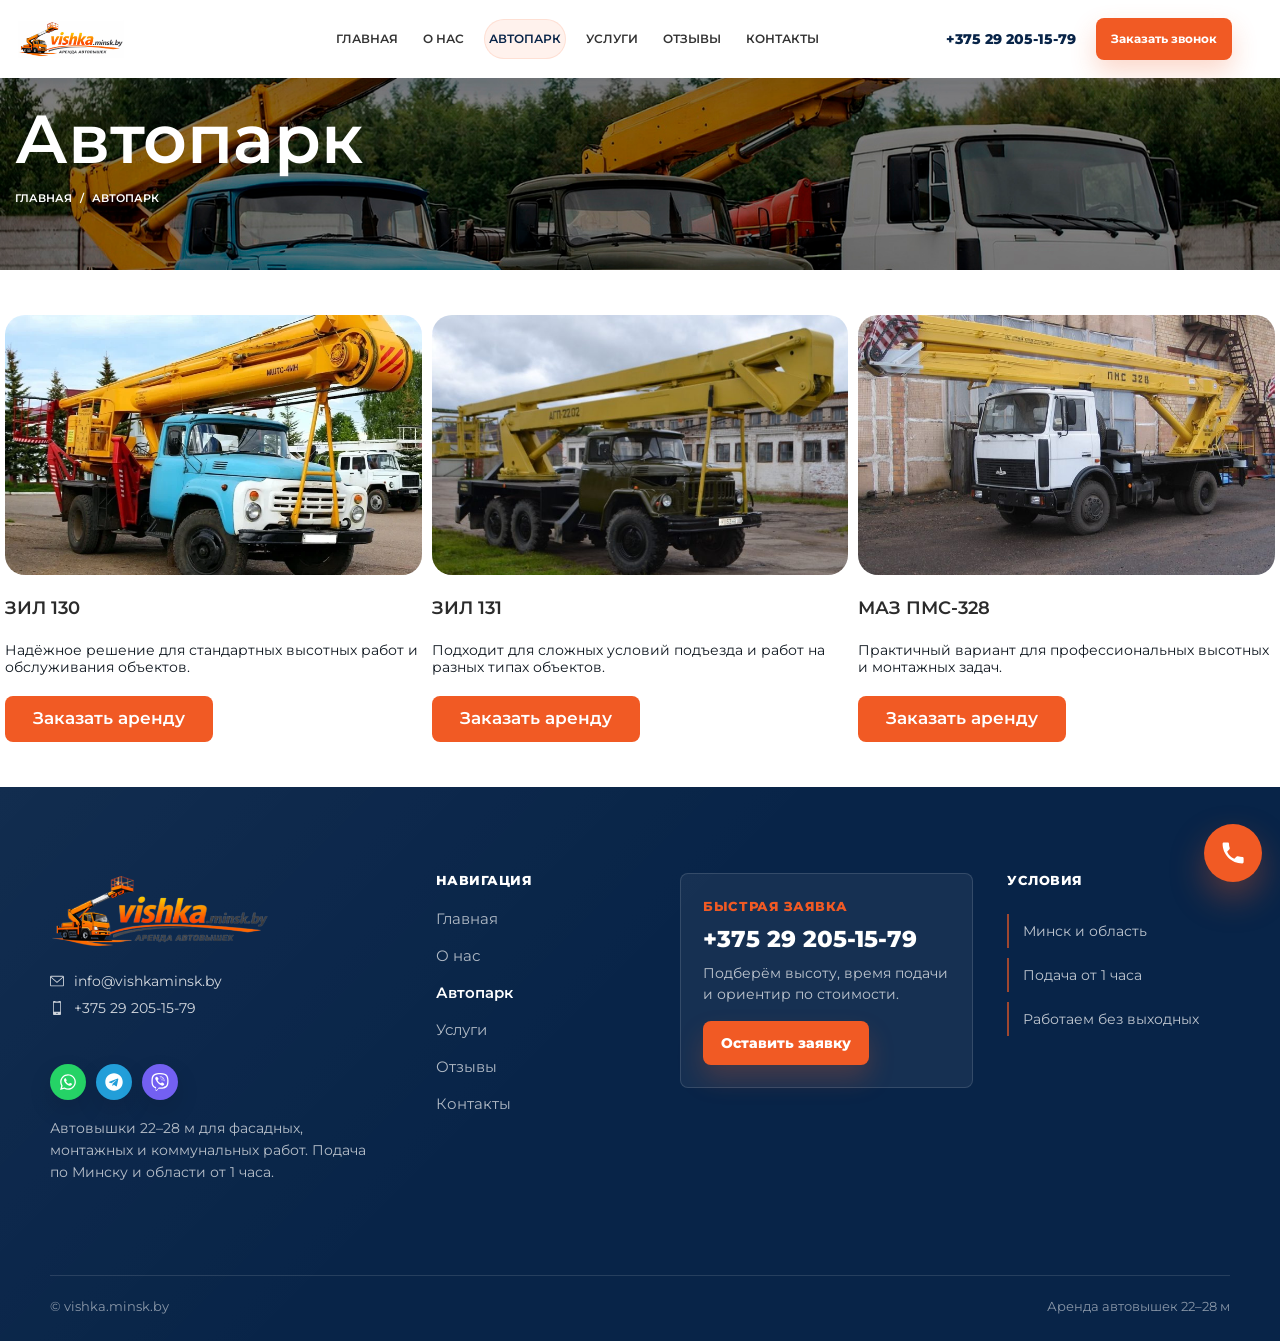
==== commit dab11623: "Redesign footer layout" ====
--- a/public/avtopark/index.html
+++ b/public/avtopark/index.html
@@ -59,7 +59,7 @@
 <link rel='stylesheet' id='wd-woocommerce-block-notices-css' href="../wp-content/themes/woodmart/css/parts/woo-mod-block-notices.min.css" media='all' />
 <link rel='stylesheet' id='wd-woo-gutenberg-css' href="../wp-content/themes/woodmart/css/parts/woo-gutenberg.min.css" media='all' />
 <link rel='stylesheet' id='wd-woo-mod-shop-attributes-css' href="../wp-content/themes/woodmart/css/parts/woo-mod-shop-attributes.min.css" media='all' />
-<link rel='stylesheet' id='child-style-css' href="../wp-content/themes/woodmart-child/style.css?v=20260529m" media='all' />
+<link rel='stylesheet' id='child-style-css' href="../wp-content/themes/woodmart-child/style.css?v=20260529n" media='all' />
 <link rel='stylesheet' id='wd-header-base-css' href="../wp-content/themes/woodmart/css/parts/header-base.min.css" media='all' />
 <link rel='stylesheet' id='wd-mod-tools-css' href="../wp-content/themes/woodmart/css/parts/mod-tools.min.css" media='all' />
 <link rel='stylesheet' id='wd-header-elements-base-css' href="../wp-content/themes/woodmart/css/parts/header-el-base.min.css" media='all' />
@@ -723,5 +723,5 @@
 </script><script src="../wp-content/plugins/gtranslate/js/globe.js" data-no-optimize="1" data-no-minify="1" data-gt-orig-url="/avtopark/" data-gt-orig-domain="vishkaminsk.by" data-gt-widget-id="17975961" defer></script><script id="wd-widget-collapse-js" src="../wp-content/themes/woodmart/js/scripts/global/widgetCollapse.min.js"></script>
 <script id="wd-scroll-top-js" src="../wp-content/themes/woodmart/js/scripts/global/scrollTop.min.js"></script>
 <script id="wd-mobile-navigation-js" src="../wp-content/themes/woodmart/js/scripts/menu/mobileNavigation.min.js"></script>
-<script src="../assets/placeholder-forms.js?v=20260529g"></script></body>
+<script src="../assets/placeholder-forms.js?v=20260529h"></script></body>
 </html>
--- a/public/wp-content/themes/woodmart-child/style.css
+++ b/public/wp-content/themes/woodmart-child/style.css
@@ -584,6 +584,192 @@
   font-size: 13px !important;
 }
 
+.footer-container.vm-footer-enhanced {
+  padding: 0 !important;
+  background:
+    linear-gradient(135deg, rgba(255, 255, 255, 0.04), rgba(255, 255, 255, 0) 46%),
+    var(--vm-blue) !important;
+  color: rgba(255, 255, 255, 0.78);
+}
+
+.footer-container.vm-footer-enhanced .main-footer {
+  width: min(1180px, calc(100vw - 40px));
+  max-width: 1180px;
+  padding: 46px 0 24px !important;
+}
+
+.footer-container.vm-footer-enhanced .footer-sidebar {
+  display: grid !important;
+  grid-template-columns: minmax(260px, 1.2fr) minmax(170px, 0.72fr) minmax(280px, 1fr) minmax(210px, 0.76fr);
+  gap: 34px;
+  align-items: start;
+  margin: 0 !important;
+}
+
+.footer-container.vm-footer-enhanced .footer-column {
+  flex: none !important;
+  width: auto !important;
+  max-width: none !important;
+  padding: 0 !important;
+}
+
+.footer-container.vm-footer-enhanced .elementor-widget-wrap,
+.footer-container.vm-footer-enhanced .elementor-element,
+.footer-container.vm-footer-enhanced .elementor-widget-container {
+  padding: 0 !important;
+  margin-right: 0 !important;
+  margin-left: 0 !important;
+}
+
+.footer-container.vm-footer-enhanced img {
+  max-width: 220px !important;
+  height: auto;
+}
+
+.vm-footer-copy {
+  max-width: 330px;
+  margin: 18px 0 18px;
+  color: rgba(255, 255, 255, 0.7);
+  font-size: 14px;
+  line-height: 1.55;
+}
+
+.footer-container.vm-footer-enhanced .wd-list {
+  margin-top: 0;
+}
+
+.footer-container.vm-footer-enhanced .wd-list li {
+  margin-bottom: 9px;
+  color: rgba(255, 255, 255, 0.82);
+}
+
+.footer-container.vm-footer-enhanced .wd-list .list-content {
+  color: rgba(255, 255, 255, 0.82);
+  font-size: 15px;
+}
+
+.footer-container.vm-footer-enhanced .elementor-social-icons-wrapper {
+  display: flex;
+  gap: 10px;
+  margin-top: 16px;
+}
+
+.footer-container.vm-footer-enhanced .elementor-social-icon {
+  width: 40px;
+  height: 40px;
+  box-shadow: 0 10px 24px rgba(0, 0, 0, 0.12);
+}
+
+.footer-container.vm-footer-enhanced .widget-title,
+.vm-footer-meta h5 {
+  margin: 0 0 16px;
+  color: #fff !important;
+  font-size: 13px;
+  font-weight: 800;
+  letter-spacing: 0.04em;
+  line-height: 1.2;
+  text-transform: uppercase;
+}
+
+.footer-container.vm-footer-enhanced .menu {
+  display: grid;
+  gap: 9px;
+  margin: 0;
+}
+
+.footer-container.vm-footer-enhanced .menu li {
+  margin: 0;
+}
+
+.footer-container.vm-footer-enhanced .menu a {
+  display: inline-flex;
+  align-items: center;
+  min-height: 28px;
+  color: rgba(255, 255, 255, 0.68) !important;
+  font-size: 15px;
+  text-decoration: none !important;
+}
+
+.footer-container.vm-footer-enhanced .menu a:hover,
+.footer-container.vm-footer-enhanced .menu .current-menu-item > a {
+  color: #fff !important;
+}
+
+.vm-footer-cta {
+  padding: 22px;
+  border: 1px solid rgba(255, 255, 255, 0.13);
+  border-radius: 8px;
+  background: rgba(255, 255, 255, 0.06);
+}
+
+.vm-footer-cta__label {
+  margin-bottom: 10px;
+  color: var(--vm-orange);
+  font-size: 13px;
+  font-weight: 800;
+  letter-spacing: 0.04em;
+  text-transform: uppercase;
+}
+
+.vm-footer-cta__phone {
+  display: inline-flex;
+  margin-bottom: 10px;
+  color: #fff !important;
+  font-size: 23px;
+  font-weight: 800;
+  line-height: 1.15;
+  text-decoration: none !important;
+}
+
+.vm-footer-cta p {
+  margin: 0 0 16px;
+  color: rgba(255, 255, 255, 0.72);
+  font-size: 14px;
+  line-height: 1.5;
+}
+
+.vm-footer-cta__button {
+  display: inline-flex;
+  align-items: center;
+  justify-content: center;
+  min-height: 44px;
+  padding: 0 18px;
+  border-radius: 8px;
+  background: var(--vm-orange);
+  color: #fff !important;
+  font-size: 14px;
+  font-weight: 800;
+  text-decoration: none !important;
+  box-shadow: 0 14px 26px rgba(241, 90, 36, 0.22);
+}
+
+.vm-footer-meta {
+  display: grid;
+  gap: 10px;
+}
+
+.vm-footer-meta span {
+  display: flex;
+  align-items: center;
+  min-height: 34px;
+  padding-left: 14px;
+  border-left: 2px solid rgba(241, 90, 36, 0.65);
+  color: rgba(255, 255, 255, 0.74);
+  font-size: 14px;
+  line-height: 1.35;
+}
+
+.vm-footer-bottom {
+  display: flex;
+  justify-content: space-between;
+  gap: 18px;
+  margin-top: 34px;
+  padding-top: 20px;
+  border-top: 1px solid rgba(255, 255, 255, 0.12);
+  color: rgba(255, 255, 255, 0.52);
+  font-size: 13px;
+}
+
 .scrollToTop,
 .wd-scroll,
 .wd-scroll-top {
@@ -606,6 +792,11 @@
   .elementor-3604 .elementor-element.elementor-element-58a6306,
   .reviews-grid {
     grid-template-columns: repeat(2, minmax(0, 1fr)) !important;
+  }
+
+  .footer-container.vm-footer-enhanced .footer-sidebar {
+    grid-template-columns: minmax(0, 1fr) minmax(220px, 0.8fr);
+    gap: 30px 26px;
   }
 }
 
@@ -920,6 +1111,49 @@
     padding: 20px !important;
   }
 
+  .footer-container.vm-footer-enhanced .main-footer {
+    width: calc(100% - 28px);
+    padding-top: 34px !important;
+    padding-bottom: 24px !important;
+  }
+
+  .footer-container.vm-footer-enhanced .footer-sidebar {
+    grid-template-columns: 1fr;
+    gap: 28px;
+  }
+
+  .footer-container.vm-footer-enhanced .footer-column-3 {
+    grid-column: auto;
+  }
+
+  .footer-container.vm-footer-enhanced img {
+    max-width: 190px !important;
+  }
+
+  .vm-footer-copy {
+    max-width: 100%;
+    margin-bottom: 16px;
+  }
+
+  .footer-container.vm-footer-enhanced .menu {
+    grid-template-columns: repeat(2, minmax(0, 1fr));
+    gap: 8px 18px;
+  }
+
+  .vm-footer-cta {
+    padding: 18px;
+  }
+
+  .vm-footer-cta__phone {
+    font-size: 21px;
+  }
+
+  .vm-footer-bottom {
+    flex-direction: column;
+    gap: 6px;
+    margin-top: 28px;
+  }
+
 }
 
 @media (max-width: 360px) {
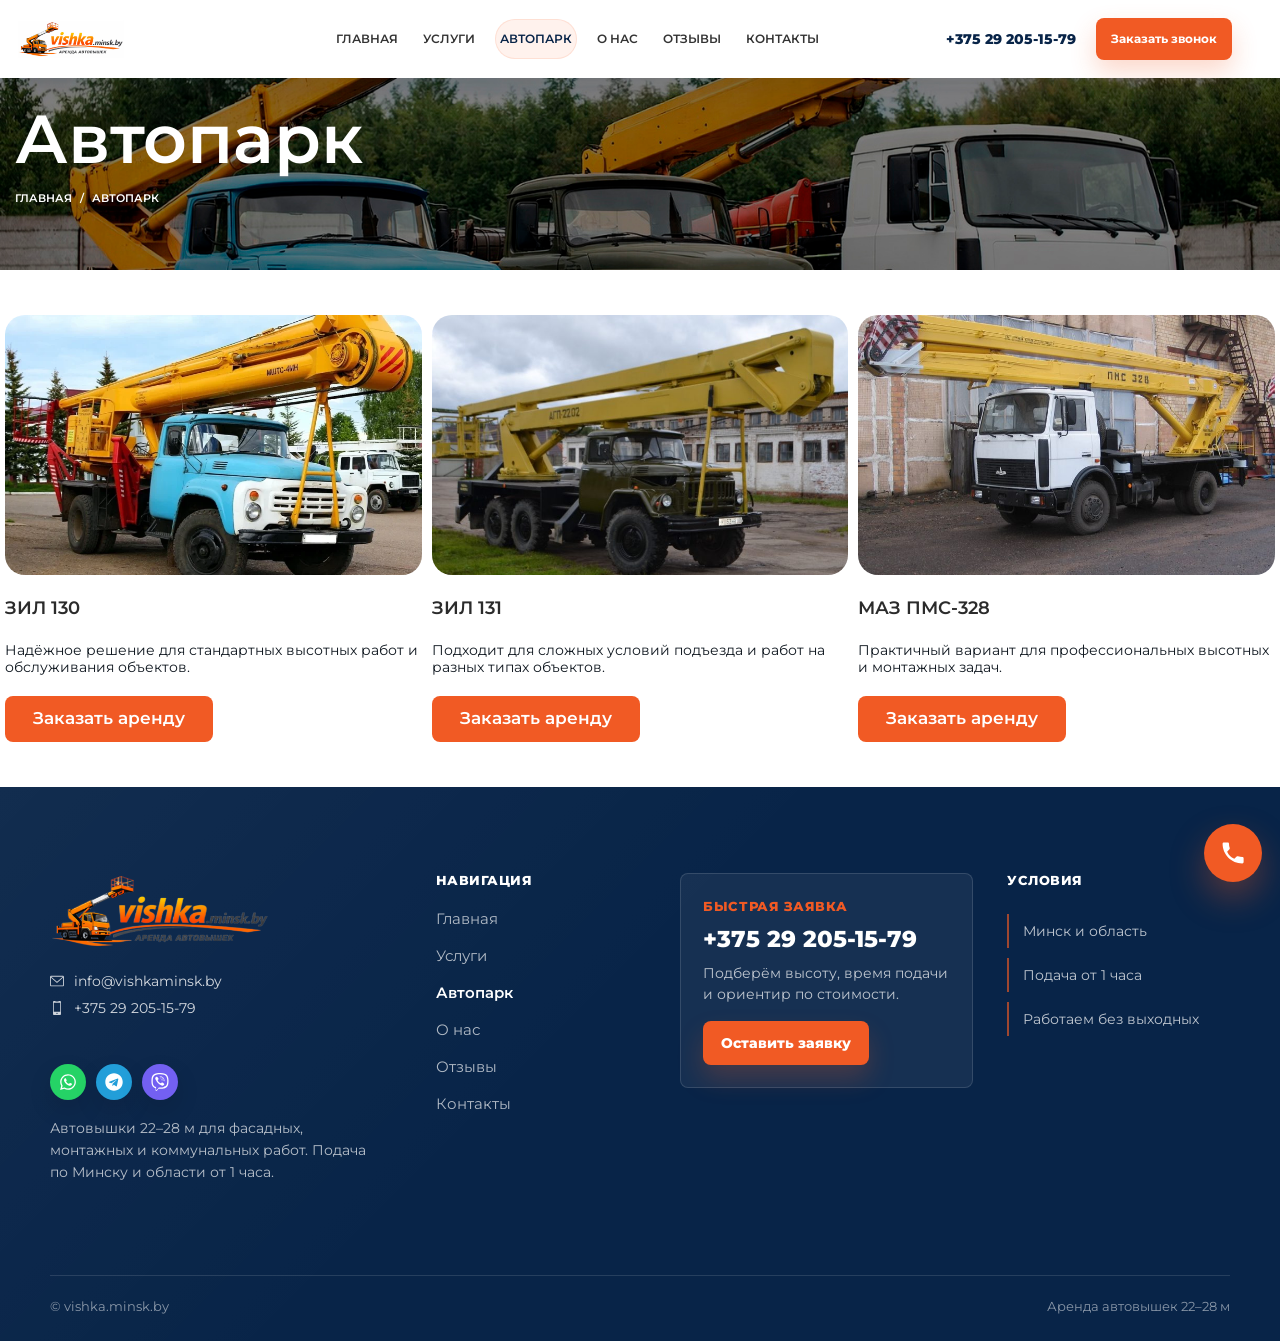
==== commit cbca4e91: "Reorder site navigation" ====
--- a/public/avtopark/index.html
+++ b/public/avtopark/index.html
@@ -377,9 +377,9 @@
 <div class="whb-column whb-col-center whb-visible-lg">
 	<div class="wd-header-nav wd-header-main-nav text-center wd-design-1" role="navigation" aria-label="Главное меню">
 	<ul id="menu-mobile-navigation" class="menu wd-nav wd-nav-main wd-style-bg wd-gap-m"><li id="menu-item-37926" class="menu-item menu-item-type-post_type menu-item-object-page menu-item-home menu-item-37926 item-level-0 menu-simple-dropdown wd-event-hover" ><a href="../index.html" class="woodmart-nav-link"><span class="nav-link-text">Главная</span></a></li>
+<li id="menu-item-42066" class="menu-item menu-item-type-post_type menu-item-object-page menu-item-42066 item-level-0 menu-simple-dropdown wd-event-hover" ><a href="../uslugi/index.html" class="woodmart-nav-link"><span class="nav-link-text">Услуги</span></a></li>
+<li id="menu-item-42326" class="menu-item menu-item-type-post_type menu-item-object-page current-menu-item page_item page-item-42321 current_page_item menu-item-42326 item-level-0 menu-simple-dropdown wd-event-hover" ><a href="./index.html" class="woodmart-nav-link"><span class="nav-link-text">Автопарк</span></a></li>
 <li id="menu-item-41759" class="menu-item menu-item-type-post_type menu-item-object-page menu-item-41759 item-level-0 menu-simple-dropdown wd-event-hover" ><a href="../company/index.html" class="woodmart-nav-link"><span class="nav-link-text">О нас</span></a></li>
-<li id="menu-item-42326" class="menu-item menu-item-type-post_type menu-item-object-page current-menu-item page_item page-item-42321 current_page_item menu-item-42326 item-level-0 menu-simple-dropdown wd-event-hover" ><a href="./index.html" class="woodmart-nav-link"><span class="nav-link-text">Автопарк</span></a></li>
-<li id="menu-item-42066" class="menu-item menu-item-type-post_type menu-item-object-page menu-item-42066 item-level-0 menu-simple-dropdown wd-event-hover" ><a href="../uslugi/index.html" class="woodmart-nav-link"><span class="nav-link-text">Услуги</span></a></li>
 <li id="menu-item-40910" class="menu-item menu-item-type-post_type menu-item-object-page menu-item-40910 item-level-0 menu-simple-dropdown wd-event-hover" ><a href="../otzyvy-zakazchikov/index.html" class="woodmart-nav-link"><span class="nav-link-text">Отзывы</span></a></li>
 <li id="menu-item-15552" class="menu-item menu-item-type-post_type menu-item-object-page menu-item-15552 item-level-0 menu-simple-dropdown wd-event-hover" ><a href="../contact-us/index.html" class="woodmart-nav-link"><span class="nav-link-text">Контакты</span></a></li>
 </ul></div><!--END MAIN-NAV-->
@@ -578,9 +578,9 @@
 								</div>
 																	<div class="footer-column footer-column-2 col-12 col-sm-6 col-lg-3">
 							<div id="nav_menu-16" class="wd-widget widget footer-widget  widget_nav_menu"><h5 class="widget-title">Меню сайта</h5><div class="menu-footer-menu-our-stores-container"><ul id="menu-footer-menu-our-stores" class="menu"><li id="menu-item-40918" class="menu-item menu-item-type-post_type menu-item-object-page menu-item-home menu-item-40918"><a href="../index.html">Главная</a></li>
+<li id="menu-item-42075" class="menu-item menu-item-type-post_type menu-item-object-page menu-item-42075"><a href="../uslugi/index.html">Услуги</a></li>
+<li id="menu-item-42327" class="menu-item menu-item-type-post_type menu-item-object-page current-menu-item page_item page-item-42321 current_page_item menu-item-42327"><a href="./index.html" aria-current="page">Автопарк</a></li>
 <li id="menu-item-42072" class="menu-item menu-item-type-post_type menu-item-object-page menu-item-42072"><a href="../company/index.html">О нас</a></li>
-<li id="menu-item-42327" class="menu-item menu-item-type-post_type menu-item-object-page current-menu-item page_item page-item-42321 current_page_item menu-item-42327"><a href="./index.html" aria-current="page">Автопарк</a></li>
-<li id="menu-item-42075" class="menu-item menu-item-type-post_type menu-item-object-page menu-item-42075"><a href="../uslugi/index.html">Услуги</a></li>
 <li id="menu-item-40919" class="menu-item menu-item-type-post_type menu-item-object-page menu-item-40919"><a href="../otzyvy-zakazchikov/index.html">Отзывы</a></li>
 <li id="menu-item-40928" class="menu-item menu-item-type-post_type menu-item-object-page menu-item-40928"><a href="../contact-us/index.html">Контакты</a></li>
 </ul></div></div>						</div>
@@ -596,9 +596,9 @@
 <div class="wd-close-side wd-fill"></div>
 		<a href="./index.html" class="scrollToTop" aria-label="Кнопка наверх"></a>
 		<div class="mobile-nav wd-side-hidden wd-side-hidden-nav wd-right wd-opener-arrow"><ul id="menu-mobile-navigation-1" class="mobile-pages-menu menu wd-nav wd-nav-mobile wd-layout-dropdown wd-active"><li class="menu-item menu-item-type-post_type menu-item-object-page menu-item-home menu-item-37926 item-level-0" ><a href="../index.html" class="woodmart-nav-link"><span class="nav-link-text">Главная</span></a></li>
+<li class="menu-item menu-item-type-post_type menu-item-object-page menu-item-42066 item-level-0" ><a href="../uslugi/index.html" class="woodmart-nav-link"><span class="nav-link-text">Услуги</span></a></li>
+<li class="menu-item menu-item-type-post_type menu-item-object-page current-menu-item page_item page-item-42321 current_page_item menu-item-42326 item-level-0" ><a href="./index.html" class="woodmart-nav-link"><span class="nav-link-text">Автопарк</span></a></li>
 <li class="menu-item menu-item-type-post_type menu-item-object-page menu-item-41759 item-level-0" ><a href="../company/index.html" class="woodmart-nav-link"><span class="nav-link-text">О нас</span></a></li>
-<li class="menu-item menu-item-type-post_type menu-item-object-page current-menu-item page_item page-item-42321 current_page_item menu-item-42326 item-level-0" ><a href="./index.html" class="woodmart-nav-link"><span class="nav-link-text">Автопарк</span></a></li>
-<li class="menu-item menu-item-type-post_type menu-item-object-page menu-item-42066 item-level-0" ><a href="../uslugi/index.html" class="woodmart-nav-link"><span class="nav-link-text">Услуги</span></a></li>
 <li class="menu-item menu-item-type-post_type menu-item-object-page menu-item-40910 item-level-0" ><a href="../otzyvy-zakazchikov/index.html" class="woodmart-nav-link"><span class="nav-link-text">Отзывы</span></a></li>
 <li class="menu-item menu-item-type-post_type menu-item-object-page menu-item-15552 item-level-0" ><a href="../contact-us/index.html" class="woodmart-nav-link"><span class="nav-link-text">Контакты</span></a></li>
 </ul>
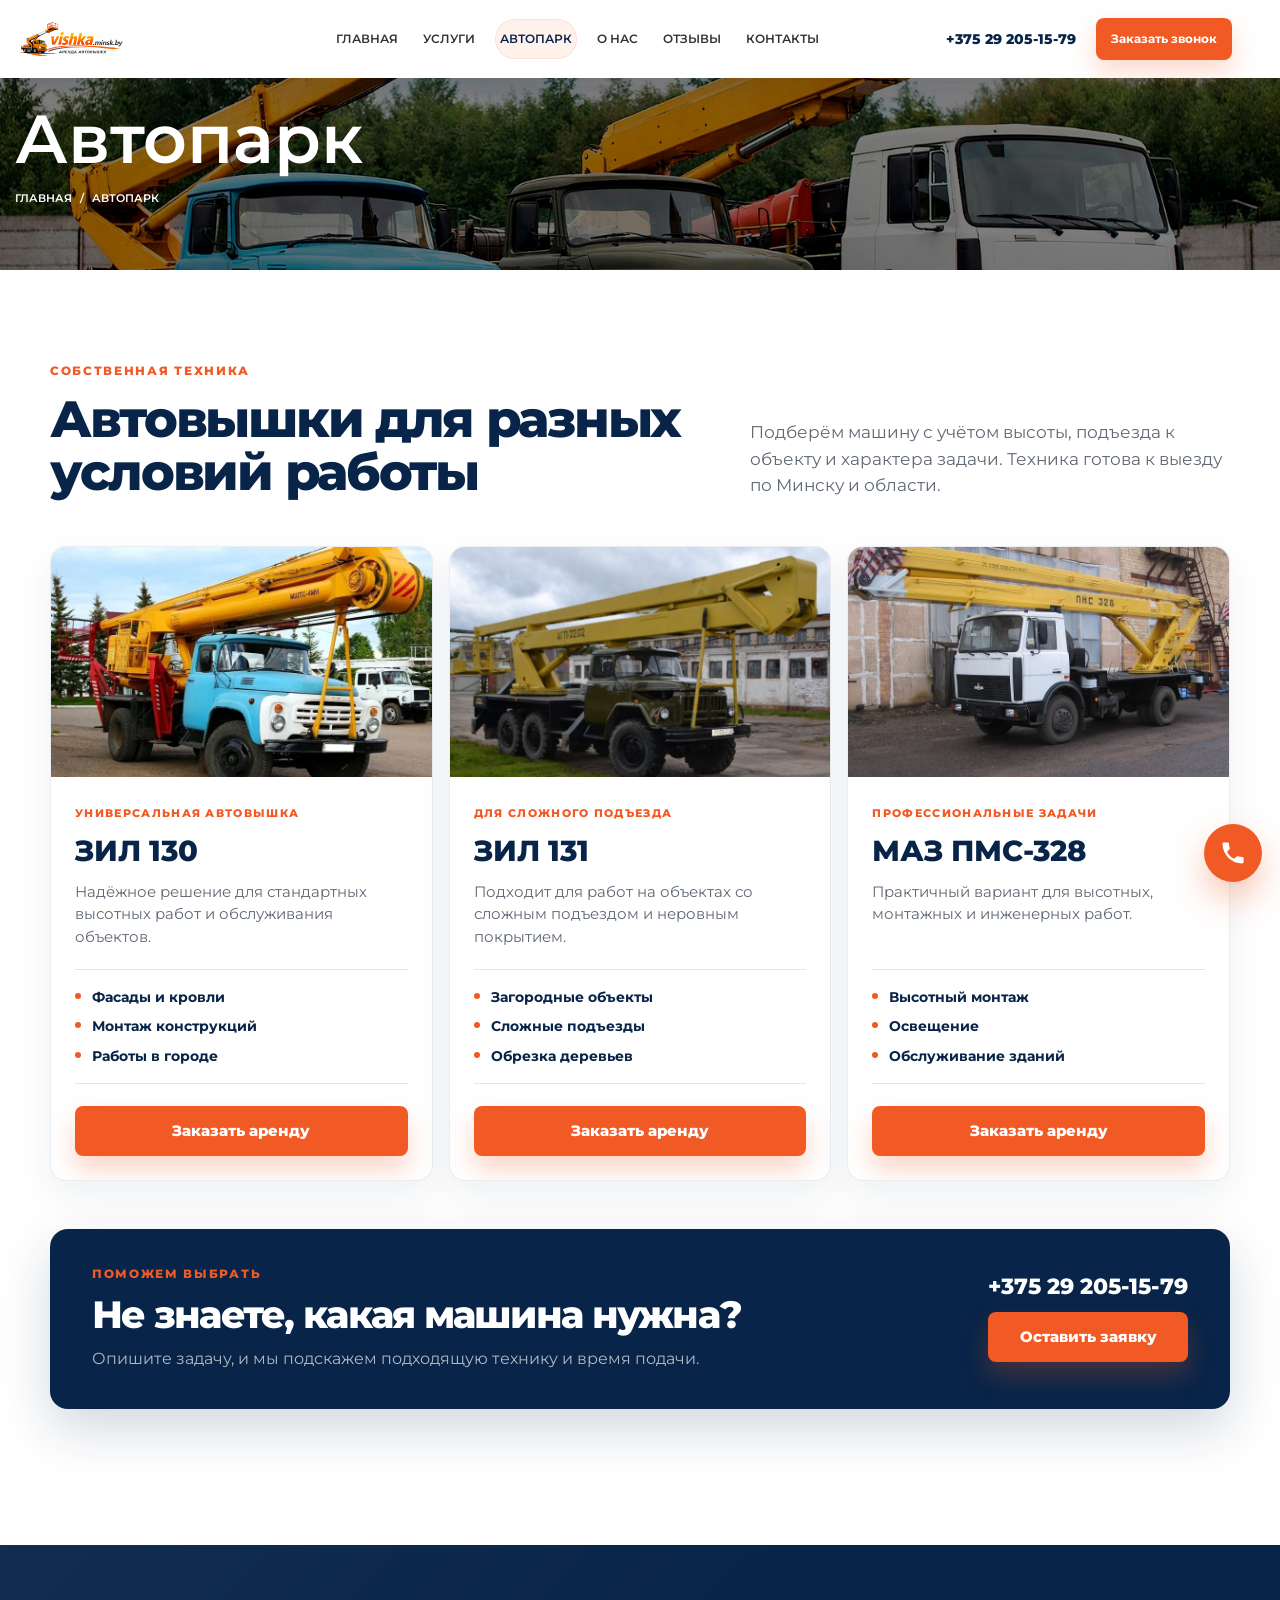
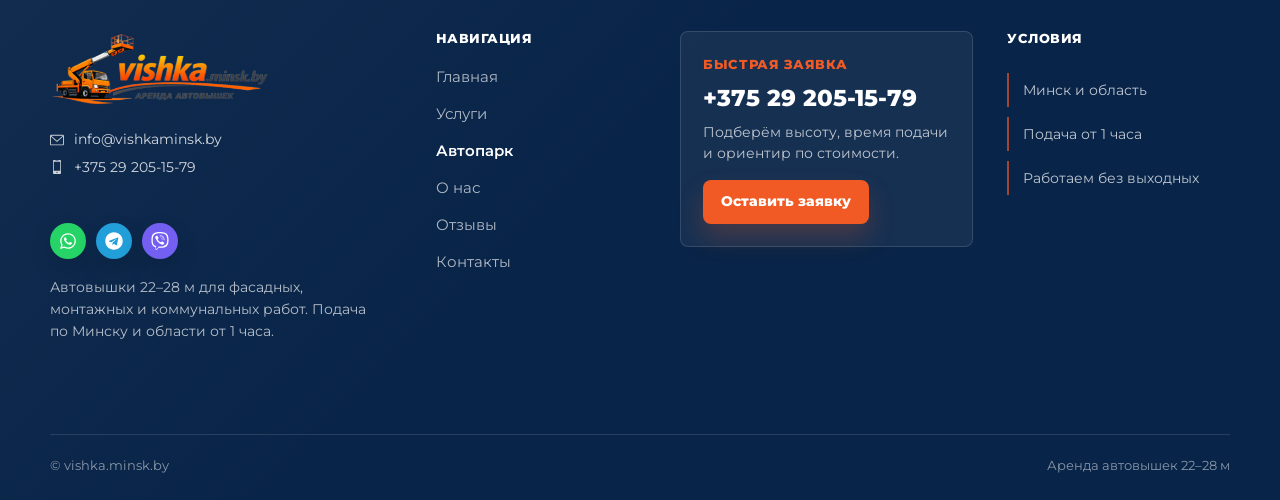
==== commit 6994c553: "Redesign fleet and contacts pages" ====
--- a/public/avtopark/index.html
+++ b/public/avtopark/index.html
@@ -59,7 +59,7 @@
 <link rel='stylesheet' id='wd-woocommerce-block-notices-css' href="../wp-content/themes/woodmart/css/parts/woo-mod-block-notices.min.css" media='all' />
 <link rel='stylesheet' id='wd-woo-gutenberg-css' href="../wp-content/themes/woodmart/css/parts/woo-gutenberg.min.css" media='all' />
 <link rel='stylesheet' id='wd-woo-mod-shop-attributes-css' href="../wp-content/themes/woodmart/css/parts/woo-mod-shop-attributes.min.css" media='all' />
-<link rel='stylesheet' id='child-style-css' href="../wp-content/themes/woodmart-child/style.css?v=20260529n" media='all' />
+<link rel='stylesheet' id='child-style-css' href="../wp-content/themes/woodmart-child/style.css?v=20260530c" media='all' />
 <link rel='stylesheet' id='wd-header-base-css' href="../wp-content/themes/woodmart/css/parts/header-base.min.css" media='all' />
 <link rel='stylesheet' id='wd-mod-tools-css' href="../wp-content/themes/woodmart/css/parts/mod-tools.min.css" media='all' />
 <link rel='stylesheet' id='wd-header-elements-base-css' href="../wp-content/themes/woodmart/css/parts/header-el-base.min.css" media='all' />
@@ -441,63 +441,51 @@
 								<article id="post-42321" class="post-42321 page type-page status-publish hentry">
 
 					<div class="entry-content">
-								<div data-elementor-type="wp-page" data-elementor-id="42321" class="elementor elementor-42321" data-elementor-post-type="page">
-				<div class="elementor-element elementor-element-b30bd34 e-con-full e-flex e-con e-parent" data-id="b30bd34" data-element_type="container">
-		<div class="elementor-element elementor-element-ed776bb e-con-full e-flex e-con e-child" data-id="ed776bb" data-element_type="container">
-				<div class="elementor-element elementor-element-fa2df68 elementor-position-top elementor-widget elementor-widget-image-box" data-id="fa2df68" data-element_type="widget" data-widget_type="image-box.default">
-				<div class="elementor-widget-container">
-					<div class="elementor-image-box-wrapper"><figure class="elementor-image-box-img"><img decoding="async" src="../wp-content/uploads/elementor/thumbs/1200x900-1-rkmmxuh8z7wl1jbsoa9hx5rnxe34rrl00565uuzers.webp" title="1200×900 (1)" alt="1200x900 (1)" loading="lazy" /></figure><div class="elementor-image-box-content"><h3 class="elementor-image-box-title">ЗИЛ 130</h3><p class="elementor-image-box-description">Надёжное решение для стандартных высотных работ и обслуживания объектов.
-</p></div></div>				</div>
-				</div>
-				<div class="elementor-element elementor-element-b4f1eed elementor-widget elementor-widget-wd_button" data-id="b4f1eed" data-element_type="widget" data-settings="{&quot;_animation&quot;:&quot;none&quot;}" data-widget_type="wd_button.default">
-				<div class="elementor-widget-container">
-							<div class="wd-button-wrapper text-left" >
-			<a class="btn btn-style-default btn-style-round btn-size-large btn-color-alt btn-icon-pos-right"  href="../contact-us/index.html">
-				<span class="wd-btn-text" data-elementor-setting-key="text">
-					Заказать аренду				</span>
-
-							</a>
-		</div>
-						</div>
-				</div>
-				</div>
-		<div class="elementor-element elementor-element-a5a213f e-con-full e-flex e-con e-child" data-id="a5a213f" data-element_type="container">
-				<div class="elementor-element elementor-element-bb81057 elementor-position-top elementor-widget elementor-widget-image-box" data-id="bb81057" data-element_type="widget" data-widget_type="image-box.default">
-				<div class="elementor-widget-container">
-					<div class="elementor-image-box-wrapper"><figure class="elementor-image-box-img"><img decoding="async" src="../wp-content/uploads/elementor/thumbs/419-rkmn8da7hgb50e1k8c05c06fbo81xscts82u9ddr48.jpg" title="419" alt="419" loading="lazy" /></figure><div class="elementor-image-box-content"><h3 class="elementor-image-box-title">ЗИЛ 131</h3><p class="elementor-image-box-description">Подходит для сложных условий подъезда и работ на разных типах объектов.</p></div></div>				</div>
-				</div>
-				<div class="elementor-element elementor-element-893c671 elementor-widget elementor-widget-wd_button" data-id="893c671" data-element_type="widget" data-settings="{&quot;_animation&quot;:&quot;none&quot;}" data-widget_type="wd_button.default">
-				<div class="elementor-widget-container">
-							<div class="wd-button-wrapper text-left" >
-			<a class="btn btn-style-default btn-style-round btn-size-large btn-color-alt btn-icon-pos-right"  href="../contact-us/index.html">
-				<span class="wd-btn-text" data-elementor-setting-key="text">
-					Заказать аренду				</span>
-
-							</a>
-		</div>
-						</div>
-				</div>
-				</div>
-		<div class="elementor-element elementor-element-00ac935 e-con-full e-flex e-con e-child" data-id="00ac935" data-element_type="container">
-				<div class="elementor-element elementor-element-7145a21 elementor-position-top elementor-widget elementor-widget-image-box" data-id="7145a21" data-element_type="widget" data-widget_type="image-box.default">
-				<div class="elementor-widget-container">
-					<div class="elementor-image-box-wrapper"><figure class="elementor-image-box-img"><img decoding="async" src="../wp-content/uploads/elementor/thumbs/4280_4751_11610-rkmnbddnbef43jojp4q8sqwfmzf9iz9yj33og6xh8o.jpg" title="4280_4751_11610" alt="4280_4751_11610" loading="lazy" /></figure><div class="elementor-image-box-content"><h3 class="elementor-image-box-title">МАЗ ПМС-328</h3><p class="elementor-image-box-description">Практичный вариант для профессиональных высотных и монтажных задач.
-</p></div></div>				</div>
-				</div>
-				<div class="elementor-element elementor-element-e2c69b5 elementor-widget elementor-widget-wd_button" data-id="e2c69b5" data-element_type="widget" data-settings="{&quot;_animation&quot;:&quot;none&quot;}" data-widget_type="wd_button.default">
-				<div class="elementor-widget-container">
-							<div class="wd-button-wrapper text-left" >
-			<a class="btn btn-style-default btn-style-round btn-size-large btn-color-alt btn-icon-pos-right"  href="../contact-us/index.html">
-				<span class="wd-btn-text" data-elementor-setting-key="text">
-					Заказать аренду				</span>
-
-							</a>
-		</div>
-						</div>
-				</div>
-				</div>
-				</div>
-				</div>
+								<div class="vm-fleet">
+									<section class="vm-fleet-intro">
+										<div>
+											<span class="vm-section-kicker">Собственная техника</span>
+											<h2>Автовышки для разных условий работы</h2>
+										</div>
+										<p>Подберём машину с учётом высоты, подъезда к объекту и характера задачи. Техника готова к выезду по Минску и области.</p>
+									</section>
+									<section class="vm-fleet-grid">
+										<article class="vm-fleet-card">
+											<img src="../wp-content/uploads/elementor/thumbs/1200x900-1-rkmmxuh8z7wl1jbsoa9hx5rnxe34rrl00565uuzers.webp" alt="Автовышка ЗИЛ 130" loading="lazy">
+											<div class="vm-fleet-card__body">
+												<span>Универсальная автовышка</span>
+												<h3>ЗИЛ 130</h3>
+												<p>Надёжное решение для стандартных высотных работ и обслуживания объектов.</p>
+												<ul><li>Фасады и кровли</li><li>Монтаж конструкций</li><li>Работы в городе</li></ul>
+												<a class="vm-services-button" href="../contact-us/index.html">Заказать аренду</a>
+											</div>
+										</article>
+										<article class="vm-fleet-card">
+											<img src="../wp-content/uploads/elementor/thumbs/419-rkmn8da7hgb50e1k8c05c06fbo81xscts82u9ddr48.jpg" alt="Автовышка ЗИЛ 131" loading="lazy">
+											<div class="vm-fleet-card__body">
+												<span>Для сложного подъезда</span>
+												<h3>ЗИЛ 131</h3>
+												<p>Подходит для работ на объектах со сложным подъездом и неровным покрытием.</p>
+												<ul><li>Загородные объекты</li><li>Сложные подъезды</li><li>Обрезка деревьев</li></ul>
+												<a class="vm-services-button" href="../contact-us/index.html">Заказать аренду</a>
+											</div>
+										</article>
+										<article class="vm-fleet-card">
+											<img src="../wp-content/uploads/elementor/thumbs/4280_4751_11610-rkmnbddnbef43jojp4q8sqwfmzf9iz9yj33og6xh8o.jpg" alt="Автовышка МАЗ ПМС-328" loading="lazy">
+											<div class="vm-fleet-card__body">
+												<span>Профессиональные задачи</span>
+												<h3>МАЗ ПМС-328</h3>
+												<p>Практичный вариант для высотных, монтажных и инженерных работ.</p>
+												<ul><li>Высотный монтаж</li><li>Освещение</li><li>Обслуживание зданий</li></ul>
+												<a class="vm-services-button" href="../contact-us/index.html">Заказать аренду</a>
+											</div>
+										</article>
+									</section>
+									<section class="vm-fleet-cta">
+										<div><span class="vm-section-kicker">Поможем выбрать</span><h2>Не знаете, какая машина нужна?</h2><p>Опишите задачу, и мы подскажем подходящую технику и время подачи.</p></div>
+										<div><a class="vm-fleet-cta__phone" href="tel:+375292051579">+375 29 205-15-79</a><a class="vm-services-button" href="../contact-us/index.html">Оставить заявку</a></div>
+									</section>
+								</div>
 													</div>
 
 					
--- a/public/wp-content/themes/woodmart-child/style.css
+++ b/public/wp-content/themes/woodmart-child/style.css
@@ -776,6 +776,872 @@
   display: none !important;
 }
 
+.elementor-41003 .elementor-element.elementor-element-fa7370c {
+  background: #f5f7f9;
+}
+
+.elementor-41003 .elementor-element.elementor-element-57e1162 {
+  width: 100%;
+}
+
+.vm-services {
+  display: grid;
+  gap: 88px;
+  padding: 54px 0 96px;
+  color: var(--vm-ink);
+}
+
+.vm-services > section {
+  width: min(1180px, calc(100vw - 40px));
+  margin-right: auto;
+  margin-left: auto;
+}
+
+.vm-services h2,
+.vm-services h3,
+.vm-services p {
+  margin: 0;
+}
+
+.vm-services h2 {
+  color: var(--vm-blue);
+  font-size: clamp(34px, 4vw, 58px);
+  font-weight: 800;
+  line-height: 1.04;
+  letter-spacing: -0.045em;
+}
+
+.vm-section-kicker {
+  display: block;
+  margin-bottom: 14px;
+  color: var(--vm-orange);
+  font-size: 12px;
+  font-weight: 800;
+  letter-spacing: 0.14em;
+  line-height: 1.2;
+  text-transform: uppercase;
+}
+
+.vm-services-hero {
+  position: relative;
+  display: grid;
+  grid-template-columns: minmax(0, 1.35fr) minmax(280px, 0.65fr);
+  gap: 30px;
+  overflow: hidden;
+  padding: 58px;
+  border-radius: 24px;
+  background:
+    linear-gradient(90deg, rgba(4, 25, 50, 0.98), rgba(6, 38, 75, 0.91)),
+    url("../../uploads/2026/03/fon899-1.jpg") center / cover;
+  box-shadow: 0 24px 64px rgba(8, 36, 72, 0.18);
+}
+
+.vm-services-hero__content {
+  max-width: 690px;
+}
+
+.vm-services-hero h2 {
+  color: #fff;
+  font-size: clamp(42px, 5vw, 68px);
+}
+
+.vm-services-hero p {
+  max-width: 620px;
+  margin-top: 22px;
+  color: rgba(255, 255, 255, 0.78);
+  font-size: 19px;
+  line-height: 1.55;
+}
+
+.vm-services-hero__actions,
+.vm-services-cta__actions {
+  display: flex;
+  flex-wrap: wrap;
+  align-items: center;
+  gap: 20px;
+  margin-top: 30px;
+}
+
+.vm-services-button {
+  display: inline-flex;
+  align-items: center;
+  justify-content: center;
+  min-height: 50px;
+  padding: 0 22px;
+  border-radius: 8px;
+  background: var(--vm-orange);
+  color: #fff !important;
+  font-size: 15px;
+  font-weight: 800;
+  text-decoration: none !important;
+  box-shadow: 0 14px 26px rgba(241, 90, 36, 0.25);
+}
+
+.vm-services-link {
+  color: var(--vm-blue) !important;
+  font-size: 15px;
+  font-weight: 800;
+  text-decoration: none !important;
+}
+
+.vm-services-link span {
+  margin-left: 5px;
+  color: var(--vm-orange);
+  font-size: 20px;
+}
+
+.vm-services-hero .vm-services-link {
+  color: #fff !important;
+}
+
+.vm-services-hero__facts {
+  display: grid;
+  align-content: center;
+  gap: 1px;
+  padding-left: 34px;
+  border-left: 1px solid rgba(255, 255, 255, 0.18);
+}
+
+.vm-services-hero__facts div {
+  padding: 18px 0;
+}
+
+.vm-services-hero__facts strong,
+.vm-services-hero__facts span {
+  display: block;
+}
+
+.vm-services-hero__facts strong {
+  color: #fff;
+  font-size: 28px;
+  font-weight: 800;
+  line-height: 1;
+}
+
+.vm-services-hero__facts span {
+  margin-top: 7px;
+  color: rgba(255, 255, 255, 0.63);
+  font-size: 14px;
+}
+
+.vm-services-heading {
+  max-width: 700px;
+  margin-bottom: 32px;
+}
+
+.vm-services-heading p,
+.vm-services-feature p {
+  margin-top: 18px;
+  color: var(--vm-muted);
+  font-size: 18px;
+  line-height: 1.55;
+}
+
+.vm-services-grid {
+  display: grid;
+  grid-template-columns: repeat(3, minmax(0, 1fr));
+  gap: 16px;
+}
+
+.vm-service-card {
+  min-height: 270px;
+  padding: 26px;
+  border: 1px solid rgba(8, 36, 72, 0.08);
+  border-radius: 16px;
+  background: #fff;
+  box-shadow: 0 10px 30px rgba(8, 36, 72, 0.055);
+  transition: transform 0.2s ease, box-shadow 0.2s ease;
+}
+
+.vm-service-card:hover {
+  transform: translateY(-5px);
+  box-shadow: 0 18px 44px rgba(8, 36, 72, 0.11);
+}
+
+.vm-service-card__icon {
+  display: flex;
+  align-items: center;
+  justify-content: center;
+  width: 54px;
+  height: 54px;
+  border-radius: 14px;
+  background: #fff2ed;
+  color: var(--vm-orange);
+}
+
+.vm-service-card__icon svg {
+  width: 29px;
+  height: 29px;
+  fill: none;
+  stroke: currentColor;
+  stroke-linecap: round;
+  stroke-linejoin: round;
+  stroke-width: 1.7;
+}
+
+.vm-service-card h3 {
+  margin-top: 26px;
+  color: var(--vm-blue);
+  font-size: 21px;
+  font-weight: 800;
+  line-height: 1.15;
+}
+
+.vm-service-card p {
+  margin-top: 13px;
+  color: var(--vm-muted);
+  font-size: 15px;
+  line-height: 1.55;
+}
+
+.vm-services-feature {
+  display: grid;
+  grid-template-columns: minmax(0, 0.9fr) minmax(0, 1.1fr);
+  gap: 54px;
+  padding: 46px;
+  border: 1px solid rgba(8, 36, 72, 0.08);
+  border-radius: 20px;
+  background: #fff;
+  box-shadow: 0 16px 46px rgba(8, 36, 72, 0.07);
+}
+
+.vm-services-feature .vm-services-link {
+  display: inline-block;
+  margin-top: 24px;
+}
+
+.vm-services-benefits {
+  display: grid;
+  grid-template-columns: repeat(2, minmax(0, 1fr));
+  gap: 12px;
+}
+
+.vm-services-benefits div {
+  padding: 20px;
+  border-radius: 12px;
+  background: var(--vm-soft);
+}
+
+.vm-services-benefits strong,
+.vm-services-benefits span {
+  display: block;
+}
+
+.vm-services-benefits strong {
+  color: var(--vm-blue);
+  font-size: 16px;
+  font-weight: 800;
+  line-height: 1.2;
+}
+
+.vm-services-benefits span {
+  margin-top: 8px;
+  color: var(--vm-muted);
+  font-size: 14px;
+  line-height: 1.45;
+}
+
+.vm-services-cta {
+  display: flex;
+  align-items: center;
+  justify-content: space-between;
+  gap: 30px;
+  padding: 42px 46px;
+  border-radius: 20px;
+  background: var(--vm-blue);
+  box-shadow: 0 24px 54px rgba(8, 36, 72, 0.18);
+}
+
+.vm-services-cta h2 {
+  color: #fff;
+  font-size: clamp(30px, 4vw, 46px);
+}
+
+.vm-services-cta p {
+  max-width: 610px;
+  margin-top: 14px;
+  color: rgba(255, 255, 255, 0.68);
+  font-size: 16px;
+  line-height: 1.5;
+}
+
+.vm-services-cta__actions {
+  flex: 0 0 auto;
+  flex-direction: column;
+  align-items: stretch;
+  gap: 13px;
+  margin-top: 0;
+  text-align: center;
+}
+
+.vm-services-cta__phone {
+  color: #fff !important;
+  font-size: 22px;
+  font-weight: 800;
+  line-height: 1;
+  white-space: nowrap;
+}
+
+.vm-services-button--light {
+  background: #fff;
+  color: var(--vm-blue) !important;
+  box-shadow: none;
+}
+
+.vm-fleet,
+.vm-contacts {
+  width: min(1180px, calc(100vw - 40px));
+  margin-right: auto;
+  margin-left: auto;
+}
+
+.vm-fleet {
+  display: grid;
+  gap: 48px;
+  padding: 54px 0 96px;
+}
+
+.vm-fleet h2,
+.vm-fleet h3,
+.vm-fleet p,
+.vm-contacts h2,
+.vm-contacts p {
+  margin: 0;
+}
+
+.vm-fleet-intro {
+  display: grid;
+  grid-template-columns: minmax(0, 0.95fr) minmax(300px, 0.7fr);
+  align-items: end;
+  gap: 48px;
+}
+
+.vm-fleet h2,
+.vm-contacts h2 {
+  color: var(--vm-blue);
+  font-size: clamp(34px, 4vw, 56px);
+  font-weight: 800;
+  line-height: 1.04;
+  letter-spacing: -0.045em;
+}
+
+.vm-fleet-intro p,
+.vm-contacts-info > p,
+.vm-contact-form > p {
+  color: var(--vm-muted);
+  font-size: 17px;
+  line-height: 1.55;
+}
+
+.vm-fleet-grid {
+  display: grid;
+  grid-template-columns: repeat(3, minmax(0, 1fr));
+  gap: 16px;
+}
+
+.vm-fleet-card {
+  overflow: hidden;
+  border: 1px solid rgba(8, 36, 72, 0.08);
+  border-radius: 16px;
+  background: #fff;
+  box-shadow: 0 14px 36px rgba(8, 36, 72, 0.07);
+}
+
+.vm-fleet-card > img {
+  width: 100%;
+  height: 230px;
+  object-fit: cover;
+}
+
+.vm-fleet-card__body {
+  padding: 24px;
+}
+
+.vm-fleet-card__body > span {
+  color: var(--vm-orange);
+  font-size: 11px;
+  font-weight: 800;
+  letter-spacing: 0.12em;
+  text-transform: uppercase;
+}
+
+.vm-fleet-card h3 {
+  margin-top: 12px;
+  color: var(--vm-blue);
+  font-size: 29px;
+  font-weight: 800;
+  line-height: 1;
+}
+
+.vm-fleet-card p {
+  min-height: 70px;
+  margin-top: 16px;
+  color: var(--vm-muted);
+  font-size: 15px;
+  line-height: 1.5;
+}
+
+.vm-fleet-card ul {
+  display: grid;
+  gap: 7px;
+  margin: 18px 0 22px;
+  padding: 16px 0;
+  border-top: 1px solid var(--vm-line);
+  border-bottom: 1px solid var(--vm-line);
+  list-style: none;
+}
+
+.vm-fleet-card li {
+  position: relative;
+  margin: 0;
+  padding-left: 17px;
+  color: var(--vm-blue);
+  font-size: 14px;
+  font-weight: 700;
+}
+
+.vm-fleet-card li::before {
+  content: "";
+  position: absolute;
+  top: 7px;
+  left: 0;
+  width: 6px;
+  height: 6px;
+  border-radius: 50%;
+  background: var(--vm-orange);
+}
+
+.vm-fleet-card .vm-services-button {
+  width: 100%;
+}
+
+.vm-fleet-cta {
+  display: flex;
+  align-items: center;
+  justify-content: space-between;
+  gap: 34px;
+  padding: 38px 42px;
+  border-radius: 18px;
+  background: var(--vm-blue);
+  box-shadow: 0 20px 52px rgba(8, 36, 72, 0.18);
+}
+
+.vm-fleet-cta h2 {
+  color: #fff;
+  font-size: clamp(29px, 3vw, 42px);
+}
+
+.vm-fleet-cta p {
+  max-width: 650px;
+  margin-top: 12px;
+  color: rgba(255, 255, 255, 0.68);
+  font-size: 16px;
+  line-height: 1.5;
+}
+
+.vm-fleet-cta > div:last-child {
+  display: grid;
+  flex: 0 0 auto;
+  gap: 14px;
+  text-align: center;
+}
+
+.vm-fleet-cta__phone {
+  color: #fff !important;
+  font-size: 22px;
+  font-weight: 800;
+  line-height: 1;
+  white-space: nowrap;
+}
+
+.vm-contacts {
+  display: grid;
+  grid-template-columns: minmax(0, 1fr) minmax(400px, 0.82fr);
+  gap: 20px;
+  padding: 54px 0 96px;
+}
+
+.vm-contacts-info,
+.vm-contact-form {
+  border-radius: 18px;
+}
+
+.vm-contacts-info {
+  padding: 42px;
+  background: var(--vm-blue);
+  box-shadow: 0 20px 52px rgba(8, 36, 72, 0.18);
+}
+
+.vm-contacts-info h2 {
+  max-width: 620px;
+  color: #fff;
+}
+
+.vm-contacts-info > p {
+  max-width: 610px;
+  margin-top: 18px;
+  color: rgba(255, 255, 255, 0.68);
+}
+
+.vm-contact-list {
+  display: grid;
+  gap: 10px;
+  margin-top: 34px;
+}
+
+.vm-contact-list > * {
+  display: grid;
+  gap: 6px;
+  padding: 16px 18px;
+  border: 1px solid rgba(255, 255, 255, 0.12);
+  border-radius: 10px;
+  background: rgba(255, 255, 255, 0.06);
+  text-decoration: none !important;
+}
+
+.vm-contact-list span {
+  color: rgba(255, 255, 255, 0.54);
+  font-size: 11px;
+  font-weight: 800;
+  letter-spacing: 0.12em;
+  text-transform: uppercase;
+}
+
+.vm-contact-list strong {
+  color: #fff;
+  font-size: 19px;
+  font-weight: 800;
+  line-height: 1.2;
+}
+
+.vm-contact-list small {
+  color: rgba(255, 255, 255, 0.58);
+  font-size: 13px;
+}
+
+.vm-contact-messengers {
+  display: flex;
+  flex-wrap: wrap;
+  gap: 8px;
+  margin-top: 22px;
+}
+
+.vm-contact-messengers a {
+  padding: 10px 14px;
+  border-radius: 999px;
+  background: rgba(255, 255, 255, 0.1);
+  color: #fff !important;
+  font-size: 13px;
+  font-weight: 800;
+  text-decoration: none !important;
+}
+
+.vm-contact-form {
+  padding: 42px;
+  border: 1px solid rgba(8, 36, 72, 0.08);
+  background: #fff;
+  box-shadow: 0 16px 46px rgba(8, 36, 72, 0.07);
+}
+
+.vm-contact-form h2 {
+  font-size: clamp(32px, 3.4vw, 48px);
+}
+
+.vm-contact-form > p {
+  margin-top: 14px;
+}
+
+.vm-contact-form form {
+  margin-top: 26px;
+}
+
+.vm-contact-form .elementor-field-group {
+  margin-bottom: 12px;
+  padding: 0;
+}
+
+.vm-contact-form .elementor-field-textual {
+  min-height: 50px;
+  border: 1px solid var(--vm-line);
+  border-radius: 8px;
+  background: var(--vm-soft);
+  color: var(--vm-ink);
+}
+
+.vm-contact-form textarea.elementor-field-textual {
+  min-height: 106px;
+  padding-top: 13px;
+}
+
+.vm-contact-form .elementor-field-type-acceptance label {
+  display: flex;
+  gap: 8px;
+  color: var(--vm-muted);
+  font-size: 12px;
+  line-height: 1.35;
+}
+
+.vm-contact-form .elementor-field-type-acceptance input {
+  flex: 0 0 auto;
+  margin-top: 2px;
+}
+
+.vm-contact-form .elementor-button {
+  width: 100%;
+  min-height: 50px;
+  border: 0;
+  border-radius: 8px !important;
+  background: var(--vm-orange) !important;
+  color: #fff;
+  font-size: 15px;
+  font-weight: 800;
+}
+
+.vm-contacts-legacy {
+  display: none !important;
+}
+
+@media (max-width: 1024px) {
+  .vm-services {
+    gap: 68px;
+    padding-top: 40px;
+    padding-bottom: 76px;
+  }
+
+  .vm-services-hero {
+    grid-template-columns: 1fr;
+    padding: 42px;
+  }
+
+  .vm-services-hero__facts {
+    grid-template-columns: repeat(3, minmax(0, 1fr));
+    padding-top: 18px;
+    padding-left: 0;
+    border-top: 1px solid rgba(255, 255, 255, 0.18);
+    border-left: 0;
+  }
+
+  .vm-services-feature {
+    grid-template-columns: 1fr;
+    gap: 30px;
+  }
+
+  .vm-fleet-grid {
+    grid-template-columns: repeat(2, minmax(0, 1fr));
+  }
+
+  .vm-contacts {
+    grid-template-columns: 1fr;
+  }
+}
+
+@media (max-width: 768px) {
+  .page-id-41003 .page-title {
+    min-height: 126px;
+  }
+
+  .vm-services {
+    gap: 52px;
+    padding: 22px 0 58px;
+  }
+
+  .vm-services > section {
+    width: calc(100vw - 24px);
+  }
+
+  .vm-services-hero {
+    gap: 22px;
+    padding: 24px 20px;
+    border-radius: 16px;
+  }
+
+  .vm-services-hero h2 {
+    font-size: 36px;
+  }
+
+  .vm-services-hero p,
+  .vm-services-heading p,
+  .vm-services-feature p {
+    font-size: 16px;
+  }
+
+  .vm-services-hero__actions {
+    align-items: flex-start;
+    flex-direction: column;
+    gap: 16px;
+    margin-top: 24px;
+  }
+
+  .vm-services-hero__facts {
+    gap: 0;
+    padding-top: 10px;
+  }
+
+  .vm-services-hero__facts div {
+    padding: 13px 6px 7px 0;
+  }
+
+  .vm-services-hero__facts strong {
+    font-size: 18px;
+  }
+
+  .vm-services-hero__facts span {
+    font-size: 11px;
+    line-height: 1.3;
+  }
+
+  .vm-services h2 {
+    font-size: 34px;
+  }
+
+  .vm-services-heading {
+    margin-bottom: 22px;
+  }
+
+  .vm-services-grid {
+    grid-template-columns: 1fr;
+    gap: 10px;
+  }
+
+  .vm-service-card {
+    min-height: 0;
+    padding: 18px;
+    border-radius: 12px;
+  }
+
+  .vm-service-card__icon {
+    width: 46px;
+    height: 46px;
+    border-radius: 12px;
+  }
+
+  .vm-service-card__icon svg {
+    width: 25px;
+    height: 25px;
+  }
+
+  .vm-service-card h3 {
+    margin-top: 18px;
+    font-size: 20px;
+  }
+
+  .vm-service-card p {
+    margin-top: 9px;
+    font-size: 14px;
+  }
+
+  .vm-services-feature {
+    gap: 24px;
+    padding: 22px 18px;
+    border-radius: 16px;
+  }
+
+  .vm-services-benefits {
+    grid-template-columns: 1fr;
+    gap: 8px;
+  }
+
+  .vm-services-benefits div {
+    padding: 15px;
+  }
+
+  .vm-services-cta {
+    display: block;
+    padding: 24px 20px;
+    border-radius: 16px;
+  }
+
+  .vm-services-cta__actions {
+    align-items: flex-start;
+    margin-top: 24px;
+    text-align: left;
+  }
+
+  .vm-services-button--light {
+    width: 100%;
+  }
+
+  .page-id-42321 .page-title,
+  .page-id-4439 .page-title {
+    min-height: 126px;
+  }
+
+  .vm-fleet,
+  .vm-contacts {
+    width: calc(100vw - 24px);
+  }
+
+  .vm-fleet {
+    gap: 30px;
+    padding: 22px 0 58px;
+  }
+
+  .vm-fleet-intro {
+    display: block;
+  }
+
+  .vm-fleet-intro p {
+    margin-top: 14px;
+    font-size: 16px;
+  }
+
+  .vm-fleet-grid {
+    grid-template-columns: 1fr;
+    gap: 12px;
+  }
+
+  .vm-fleet-card > img {
+    height: 210px;
+  }
+
+  .vm-fleet-card__body {
+    padding: 19px;
+  }
+
+  .vm-fleet-card p {
+    min-height: 0;
+  }
+
+  .vm-fleet-cta {
+    display: block;
+    padding: 24px 20px;
+    border-radius: 16px;
+  }
+
+  .vm-fleet-cta > div:last-child {
+    margin-top: 22px;
+    text-align: left;
+  }
+
+  .vm-contacts {
+    gap: 12px;
+    padding: 22px 0 58px;
+  }
+
+  .vm-contacts-info,
+  .vm-contact-form {
+    padding: 24px 20px;
+    border-radius: 16px;
+  }
+
+  .vm-contacts h2 {
+    font-size: 34px;
+  }
+
+  .vm-contacts-info > p,
+  .vm-contact-form > p {
+    font-size: 15px;
+  }
+
+  .vm-contact-list {
+    margin-top: 24px;
+  }
+
+  .vm-contact-list strong {
+    font-size: 17px;
+  }
+}
+
 @media (max-width: 1024px) {
   .elementor-3604 .elementor-element.elementor-element-8d1bf74 > .e-con-inner,
   .elementor-3604 .elementor-element.elementor-element-ec6e9af > .e-con-inner {
@@ -1004,13 +1870,18 @@
   transform: translateY(-50%) rotate(45deg);
 }
 
-.mobile-nav .wd-nav-mobile > li:is(.current-menu-item, .current_page_item) > a,
-.mobile-nav .wd-nav-mobile > li > a:hover,
-.mobile-nav .wd-nav-mobile > li > a:focus {
+.mobile-nav .wd-nav-mobile > li:is(.current-menu-item, .current_page_item) > a {
   border-color: rgba(241, 90, 36, 0.22);
   background: #fff4ef;
   color: var(--vm-blue);
-  box-shadow: inset 4px 0 0 var(--vm-orange);
+}
+
+@media (hover: hover) and (pointer: fine) {
+  .mobile-nav .wd-nav-mobile > li > a:hover {
+    border-color: rgba(241, 90, 36, 0.22);
+    background: #fff4ef;
+    color: var(--vm-blue);
+  }
 }
 
 .mobile-nav .wd-nav-mobile .nav-link-text {
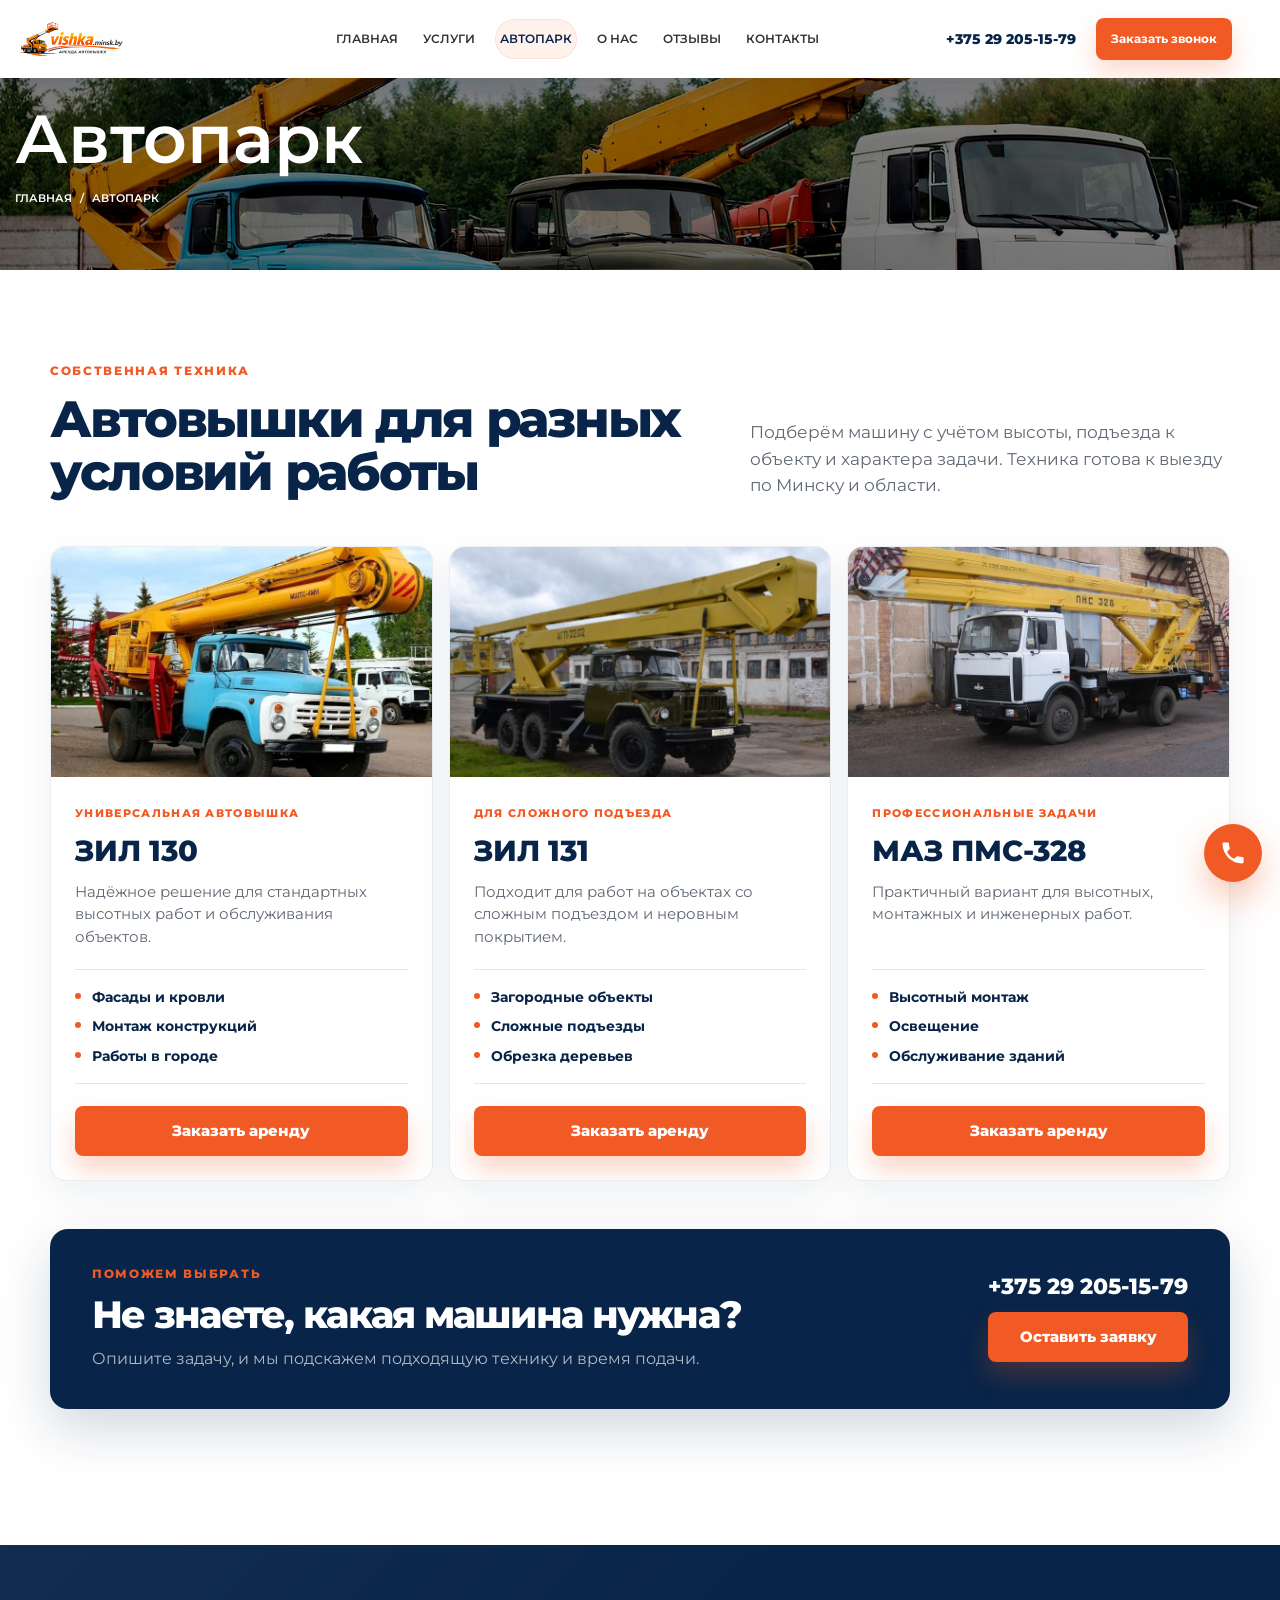
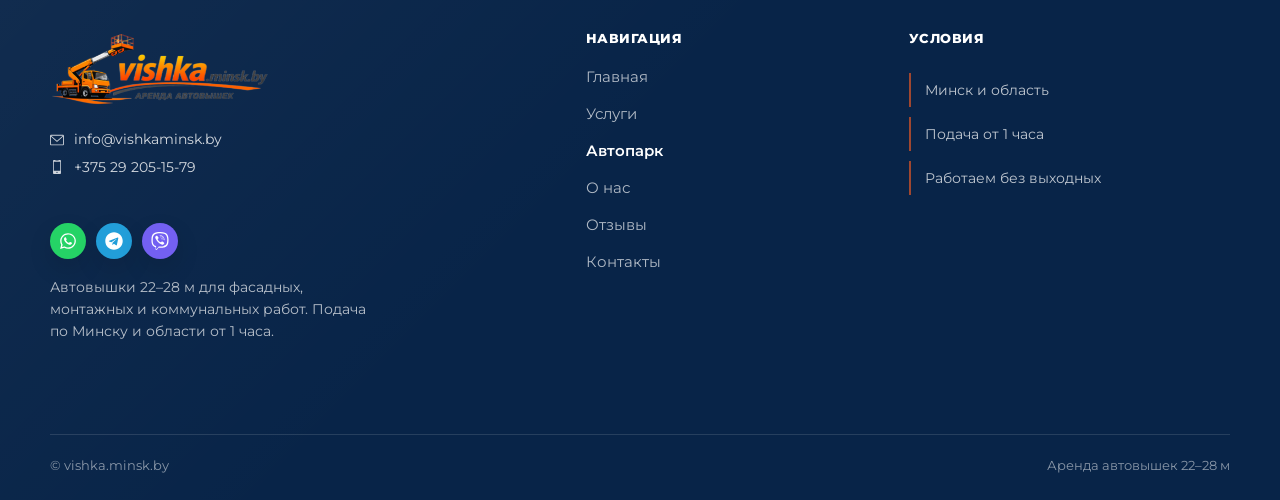
==== commit f5e00882: "Remove footer quick order block" ====
--- a/public/avtopark/index.html
+++ b/public/avtopark/index.html
@@ -59,7 +59,7 @@
 <link rel='stylesheet' id='wd-woocommerce-block-notices-css' href="../wp-content/themes/woodmart/css/parts/woo-mod-block-notices.min.css" media='all' />
 <link rel='stylesheet' id='wd-woo-gutenberg-css' href="../wp-content/themes/woodmart/css/parts/woo-gutenberg.min.css" media='all' />
 <link rel='stylesheet' id='wd-woo-mod-shop-attributes-css' href="../wp-content/themes/woodmart/css/parts/woo-mod-shop-attributes.min.css" media='all' />
-<link rel='stylesheet' id='child-style-css' href="../wp-content/themes/woodmart-child/style.css?v=20260530c" media='all' />
+<link rel='stylesheet' id='child-style-css' href="../wp-content/themes/woodmart-child/style.css?v=20260530d" media='all' />
 <link rel='stylesheet' id='wd-header-base-css' href="../wp-content/themes/woodmart/css/parts/header-base.min.css" media='all' />
 <link rel='stylesheet' id='wd-mod-tools-css' href="../wp-content/themes/woodmart/css/parts/mod-tools.min.css" media='all' />
 <link rel='stylesheet' id='wd-header-elements-base-css' href="../wp-content/themes/woodmart/css/parts/header-el-base.min.css" media='all' />
@@ -711,5 +711,5 @@
 </script><script src="../wp-content/plugins/gtranslate/js/globe.js" data-no-optimize="1" data-no-minify="1" data-gt-orig-url="/avtopark/" data-gt-orig-domain="vishkaminsk.by" data-gt-widget-id="17975961" defer></script><script id="wd-widget-collapse-js" src="../wp-content/themes/woodmart/js/scripts/global/widgetCollapse.min.js"></script>
 <script id="wd-scroll-top-js" src="../wp-content/themes/woodmart/js/scripts/global/scrollTop.min.js"></script>
 <script id="wd-mobile-navigation-js" src="../wp-content/themes/woodmart/js/scripts/menu/mobileNavigation.min.js"></script>
-<script src="../assets/placeholder-forms.js?v=20260529h"></script></body>
+<script src="../assets/placeholder-forms.js?v=20260530i"></script></body>
 </html>
--- a/public/wp-content/themes/woodmart-child/style.css
+++ b/public/wp-content/themes/woodmart-child/style.css
@@ -600,7 +600,7 @@
 
 .footer-container.vm-footer-enhanced .footer-sidebar {
   display: grid !important;
-  grid-template-columns: minmax(260px, 1.2fr) minmax(170px, 0.72fr) minmax(280px, 1fr) minmax(210px, 0.76fr);
+  grid-template-columns: minmax(300px, 1.25fr) minmax(180px, 0.72fr) minmax(230px, 0.8fr);
   gap: 34px;
   align-items: start;
   margin: 0 !important;
@@ -611,6 +611,10 @@
   width: auto !important;
   max-width: none !important;
   padding: 0 !important;
+}
+
+.footer-container.vm-footer-enhanced .footer-column-3 {
+  display: none;
 }
 
 .footer-container.vm-footer-enhanced .elementor-widget-wrap,
@@ -693,54 +697,6 @@
 .footer-container.vm-footer-enhanced .menu a:hover,
 .footer-container.vm-footer-enhanced .menu .current-menu-item > a {
   color: #fff !important;
-}
-
-.vm-footer-cta {
-  padding: 22px;
-  border: 1px solid rgba(255, 255, 255, 0.13);
-  border-radius: 8px;
-  background: rgba(255, 255, 255, 0.06);
-}
-
-.vm-footer-cta__label {
-  margin-bottom: 10px;
-  color: var(--vm-orange);
-  font-size: 13px;
-  font-weight: 800;
-  letter-spacing: 0.04em;
-  text-transform: uppercase;
-}
-
-.vm-footer-cta__phone {
-  display: inline-flex;
-  margin-bottom: 10px;
-  color: #fff !important;
-  font-size: 23px;
-  font-weight: 800;
-  line-height: 1.15;
-  text-decoration: none !important;
-}
-
-.vm-footer-cta p {
-  margin: 0 0 16px;
-  color: rgba(255, 255, 255, 0.72);
-  font-size: 14px;
-  line-height: 1.5;
-}
-
-.vm-footer-cta__button {
-  display: inline-flex;
-  align-items: center;
-  justify-content: center;
-  min-height: 44px;
-  padding: 0 18px;
-  border-radius: 8px;
-  background: var(--vm-orange);
-  color: #fff !important;
-  font-size: 14px;
-  font-weight: 800;
-  text-decoration: none !important;
-  box-shadow: 0 14px 26px rgba(241, 90, 36, 0.22);
 }
 
 .vm-footer-meta {
@@ -1993,10 +1949,6 @@
     gap: 28px;
   }
 
-  .footer-container.vm-footer-enhanced .footer-column-3 {
-    grid-column: auto;
-  }
-
   .footer-container.vm-footer-enhanced img {
     max-width: 190px !important;
   }
@@ -2009,14 +1961,6 @@
   .footer-container.vm-footer-enhanced .menu {
     grid-template-columns: repeat(2, minmax(0, 1fr));
     gap: 8px 18px;
-  }
-
-  .vm-footer-cta {
-    padding: 18px;
-  }
-
-  .vm-footer-cta__phone {
-    font-size: 21px;
   }
 
   .vm-footer-bottom {
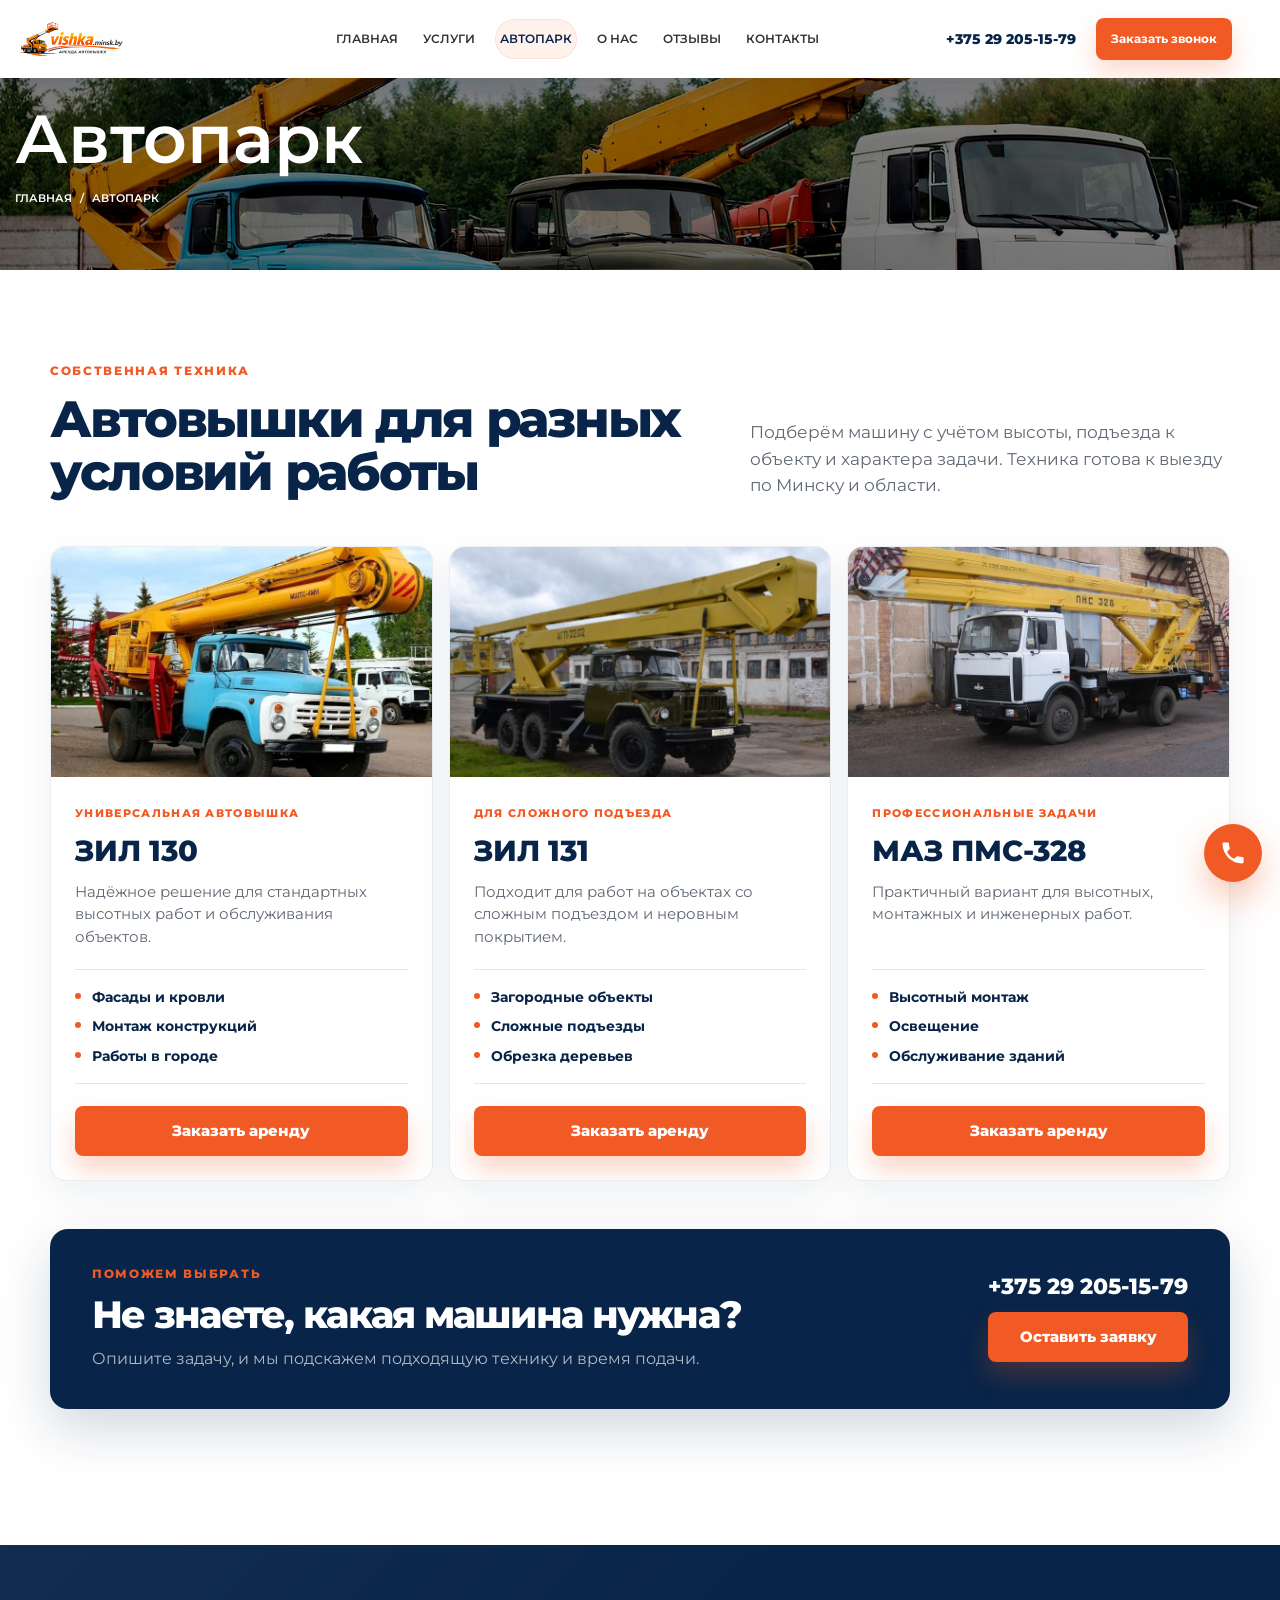
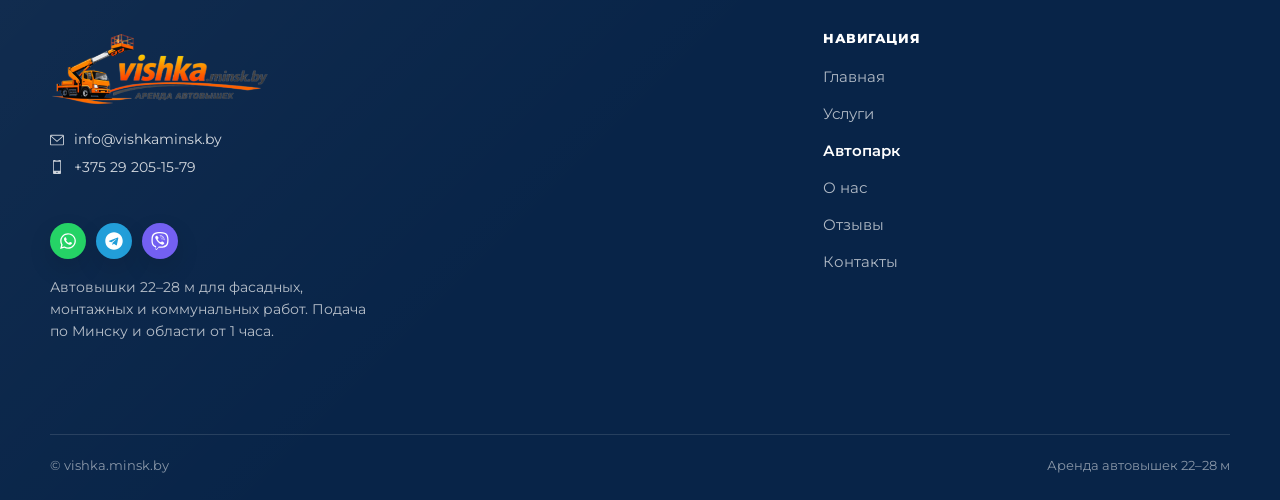
==== commit f95d5b20: "Remove footer conditions block" ====
--- a/public/avtopark/index.html
+++ b/public/avtopark/index.html
@@ -59,7 +59,7 @@
 <link rel='stylesheet' id='wd-woocommerce-block-notices-css' href="../wp-content/themes/woodmart/css/parts/woo-mod-block-notices.min.css" media='all' />
 <link rel='stylesheet' id='wd-woo-gutenberg-css' href="../wp-content/themes/woodmart/css/parts/woo-gutenberg.min.css" media='all' />
 <link rel='stylesheet' id='wd-woo-mod-shop-attributes-css' href="../wp-content/themes/woodmart/css/parts/woo-mod-shop-attributes.min.css" media='all' />
-<link rel='stylesheet' id='child-style-css' href="../wp-content/themes/woodmart-child/style.css?v=20260530d" media='all' />
+<link rel='stylesheet' id='child-style-css' href="../wp-content/themes/woodmart-child/style.css?v=20260530e" media='all' />
 <link rel='stylesheet' id='wd-header-base-css' href="../wp-content/themes/woodmart/css/parts/header-base.min.css" media='all' />
 <link rel='stylesheet' id='wd-mod-tools-css' href="../wp-content/themes/woodmart/css/parts/mod-tools.min.css" media='all' />
 <link rel='stylesheet' id='wd-header-elements-base-css' href="../wp-content/themes/woodmart/css/parts/header-el-base.min.css" media='all' />
@@ -711,5 +711,5 @@
 </script><script src="../wp-content/plugins/gtranslate/js/globe.js" data-no-optimize="1" data-no-minify="1" data-gt-orig-url="/avtopark/" data-gt-orig-domain="vishkaminsk.by" data-gt-widget-id="17975961" defer></script><script id="wd-widget-collapse-js" src="../wp-content/themes/woodmart/js/scripts/global/widgetCollapse.min.js"></script>
 <script id="wd-scroll-top-js" src="../wp-content/themes/woodmart/js/scripts/global/scrollTop.min.js"></script>
 <script id="wd-mobile-navigation-js" src="../wp-content/themes/woodmart/js/scripts/menu/mobileNavigation.min.js"></script>
-<script src="../assets/placeholder-forms.js?v=20260530i"></script></body>
+<script src="../assets/placeholder-forms.js?v=20260530j"></script></body>
 </html>
--- a/public/wp-content/themes/woodmart-child/style.css
+++ b/public/wp-content/themes/woodmart-child/style.css
@@ -600,7 +600,7 @@
 
 .footer-container.vm-footer-enhanced .footer-sidebar {
   display: grid !important;
-  grid-template-columns: minmax(300px, 1.25fr) minmax(180px, 0.72fr) minmax(230px, 0.8fr);
+  grid-template-columns: minmax(300px, 1fr) minmax(190px, 0.55fr);
   gap: 34px;
   align-items: start;
   margin: 0 !important;
@@ -613,7 +613,8 @@
   padding: 0 !important;
 }
 
-.footer-container.vm-footer-enhanced .footer-column-3 {
+.footer-container.vm-footer-enhanced .footer-column-3,
+.footer-container.vm-footer-enhanced .footer-column-4 {
   display: none;
 }
 
@@ -664,8 +665,7 @@
   box-shadow: 0 10px 24px rgba(0, 0, 0, 0.12);
 }
 
-.footer-container.vm-footer-enhanced .widget-title,
-.vm-footer-meta h5 {
+.footer-container.vm-footer-enhanced .widget-title {
   margin: 0 0 16px;
   color: #fff !important;
   font-size: 13px;
@@ -697,22 +697,6 @@
 .footer-container.vm-footer-enhanced .menu a:hover,
 .footer-container.vm-footer-enhanced .menu .current-menu-item > a {
   color: #fff !important;
-}
-
-.vm-footer-meta {
-  display: grid;
-  gap: 10px;
-}
-
-.vm-footer-meta span {
-  display: flex;
-  align-items: center;
-  min-height: 34px;
-  padding-left: 14px;
-  border-left: 2px solid rgba(241, 90, 36, 0.65);
-  color: rgba(255, 255, 255, 0.74);
-  font-size: 14px;
-  line-height: 1.35;
 }
 
 .vm-footer-bottom {
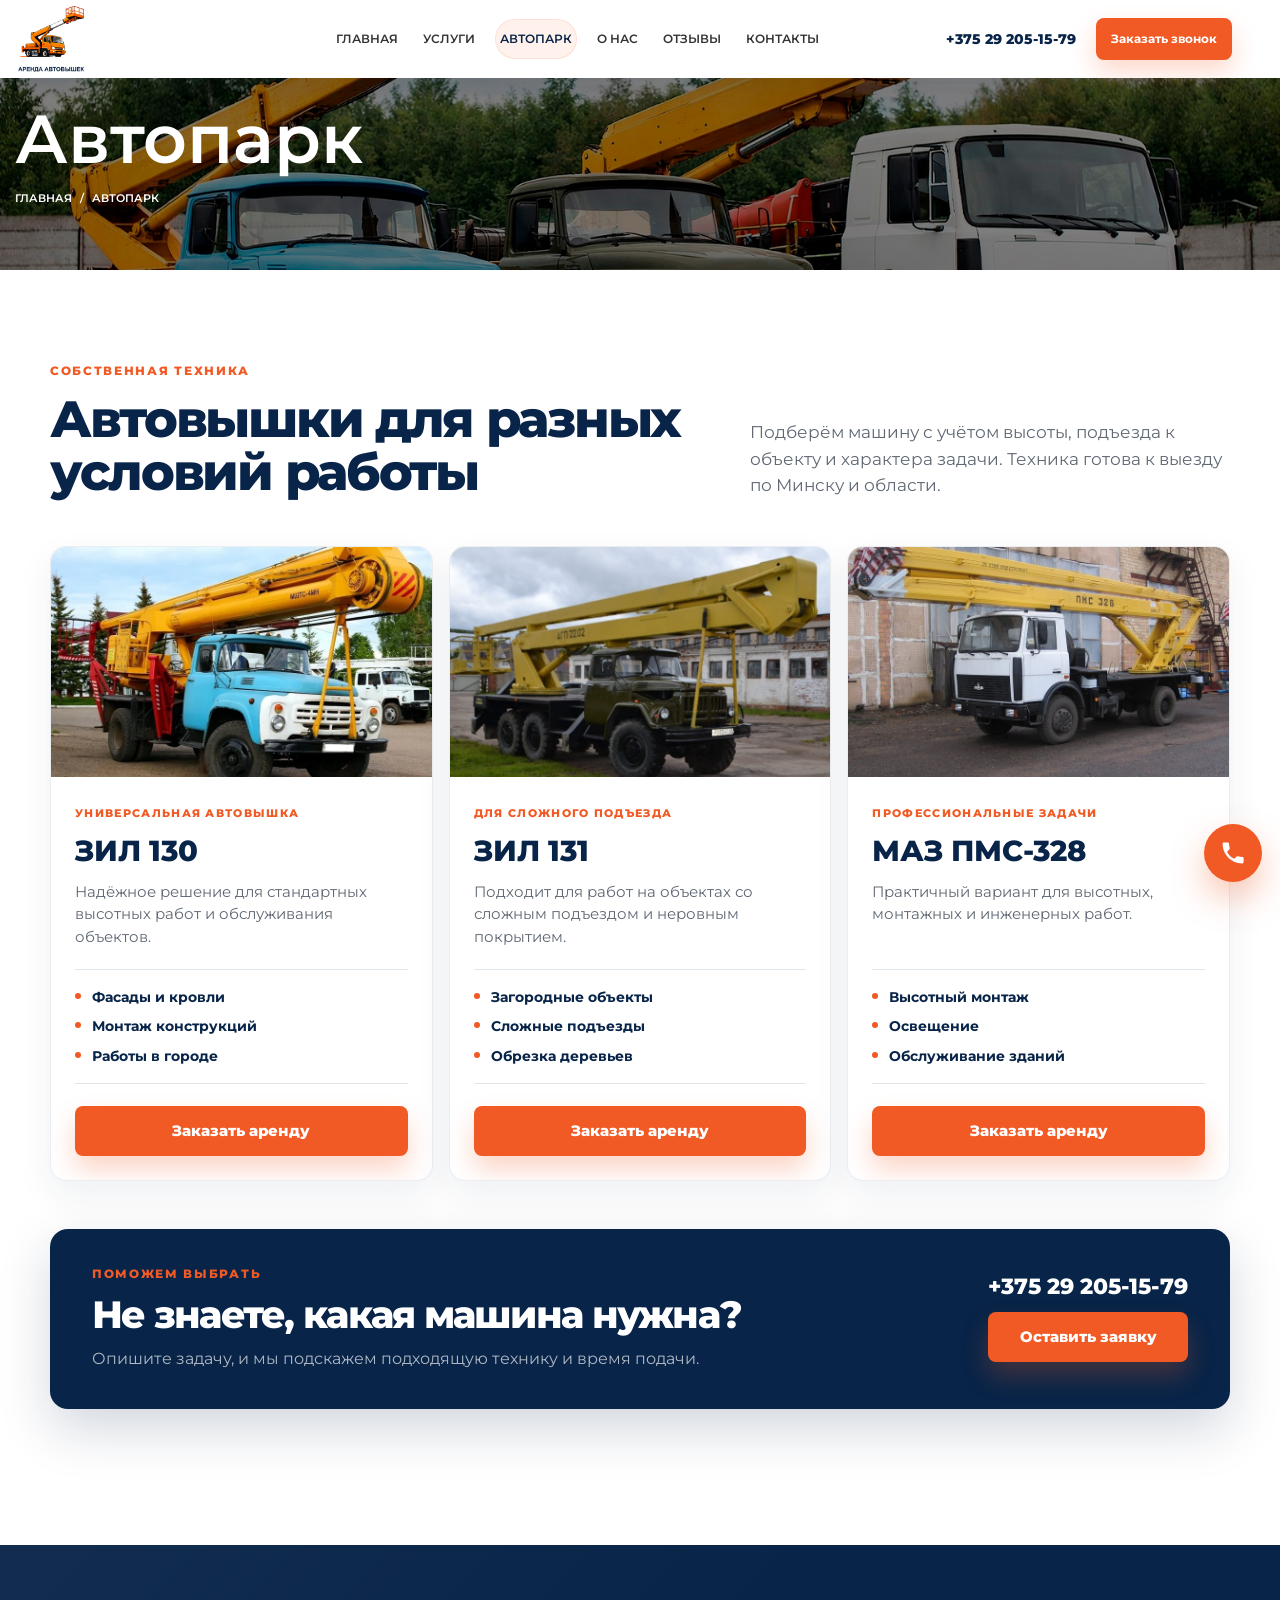
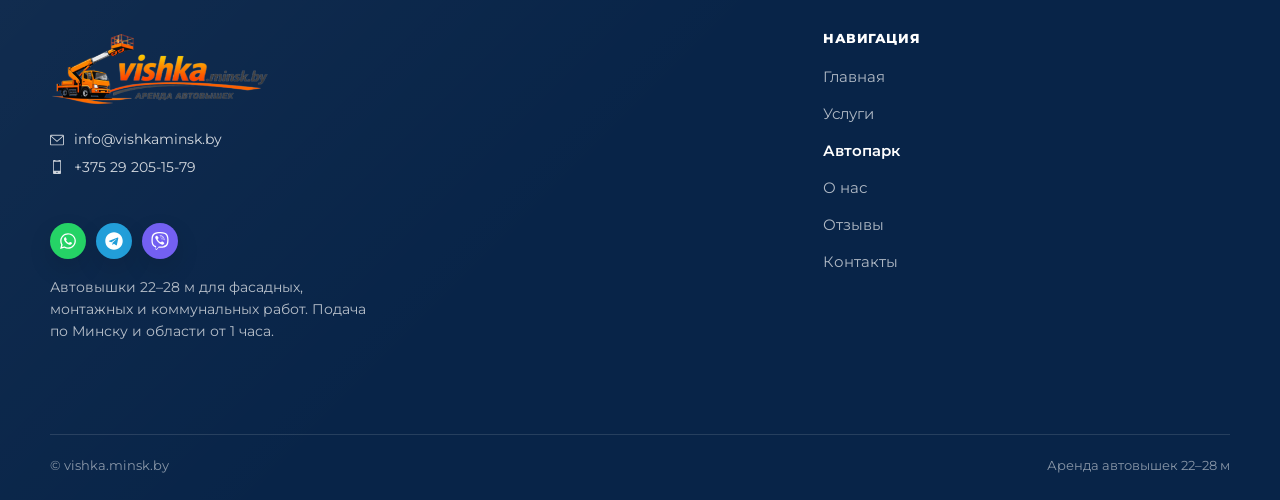
==== commit 6d56e5b2: "Add compact header logo" ====
--- a/public/avtopark/index.html
+++ b/public/avtopark/index.html
@@ -59,7 +59,7 @@
 <link rel='stylesheet' id='wd-woocommerce-block-notices-css' href="../wp-content/themes/woodmart/css/parts/woo-mod-block-notices.min.css" media='all' />
 <link rel='stylesheet' id='wd-woo-gutenberg-css' href="../wp-content/themes/woodmart/css/parts/woo-gutenberg.min.css" media='all' />
 <link rel='stylesheet' id='wd-woo-mod-shop-attributes-css' href="../wp-content/themes/woodmart/css/parts/woo-mod-shop-attributes.min.css" media='all' />
-<link rel='stylesheet' id='child-style-css' href="../wp-content/themes/woodmart-child/style.css?v=20260530e" media='all' />
+<link rel='stylesheet' id='child-style-css' href="../wp-content/themes/woodmart-child/style.css?v=20260530n" media='all' />
 <link rel='stylesheet' id='wd-header-base-css' href="../wp-content/themes/woodmart/css/parts/header-base.min.css" media='all' />
 <link rel='stylesheet' id='wd-mod-tools-css' href="../wp-content/themes/woodmart/css/parts/mod-tools.min.css" media='all' />
 <link rel='stylesheet' id='wd-header-elements-base-css' href="../wp-content/themes/woodmart/css/parts/header-el-base.min.css" media='all' />
@@ -711,5 +711,5 @@
 </script><script src="../wp-content/plugins/gtranslate/js/globe.js" data-no-optimize="1" data-no-minify="1" data-gt-orig-url="/avtopark/" data-gt-orig-domain="vishkaminsk.by" data-gt-widget-id="17975961" defer></script><script id="wd-widget-collapse-js" src="../wp-content/themes/woodmart/js/scripts/global/widgetCollapse.min.js"></script>
 <script id="wd-scroll-top-js" src="../wp-content/themes/woodmart/js/scripts/global/scrollTop.min.js"></script>
 <script id="wd-mobile-navigation-js" src="../wp-content/themes/woodmart/js/scripts/menu/mobileNavigation.min.js"></script>
-<script src="../assets/placeholder-forms.js?v=20260530j"></script></body>
+<script src="../assets/placeholder-forms.js?v=20260530o"></script></body>
 </html>
--- a/public/wp-content/themes/woodmart-child/style.css
+++ b/public/wp-content/themes/woodmart-child/style.css
@@ -133,6 +133,11 @@
   object-fit: contain;
 }
 
+.site-logo img[src*="vishka-header-compact.png"] {
+  max-width: 82px !important;
+  max-height: 76px !important;
+}
+
 .wd-header-main-nav {
   min-width: 0;
 }
@@ -395,6 +400,10 @@
   background: var(--vm-green);
 }
 
+.vm-home-mobile-cta {
+  display: none;
+}
+
 .elementor-3604 .e-con.e-parent:not(.elementor-element-8d1bf74) > .e-con-inner,
 .elementor-3604 .elementor-element.elementor-element-d81488f,
 .elementor-3604 .elementor-element.elementor-element-ec6e9af > .e-con-inner {
@@ -404,7 +413,6 @@
 }
 
 .elementor-3604 .elementor-element.elementor-element-d81488f,
-.elementor-3604 .elementor-element.elementor-element-7aa8ae3,
 .elementor-3604 .elementor-element.elementor-element-ec6e9af {
   padding-top: 72px;
   padding-bottom: 72px;
@@ -414,16 +422,11 @@
   background: #fff;
 }
 
-.elementor-3604 .elementor-element.elementor-element-7aa8ae3 {
-  background: var(--vm-soft) !important;
-}
-
 .elementor-3604 .woodmart-title-container.title {
   letter-spacing: 0;
 }
 
 .elementor-3604 .elementor-element.elementor-element-b1c090c .title,
-.elementor-3604 .elementor-element.elementor-element-2849fef .title,
 .elementor-3604 .elementor-element.elementor-element-82f1d97 .title,
 .elementor-3604 .elementor-element.elementor-element-2db9f6f .title {
   max-width: 760px !important;
@@ -432,8 +435,7 @@
   line-height: 1.08 !important;
 }
 
-.elementor-3604 .elementor-element.elementor-element-e77c4b6,
-.elementor-3604 .elementor-element.elementor-element-7c97048 {
+.elementor-3604 .elementor-element.elementor-element-e77c4b6 {
   max-width: 760px;
   color: var(--vm-muted) !important;
   font-size: 18px !important;
@@ -441,8 +443,7 @@
   line-height: 1.55 !important;
 }
 
-.elementor-3604 .elementor-element.elementor-element-e77c4b6 .elementor-widget-container,
-.elementor-3604 .elementor-element.elementor-element-7c97048 .elementor-widget-container {
+.elementor-3604 .elementor-element.elementor-element-e77c4b6 .elementor-widget-container {
   max-width: 100% !important;
 }
 
@@ -455,13 +456,7 @@
 .elementor-3604 .elementor-element.elementor-element-853dcb3,
 .elementor-3604 .elementor-element.elementor-element-255ed8f,
 .elementor-3604 .elementor-element.elementor-element-47b1cef,
-.elementor-3604 .elementor-element.elementor-element-83ccb93,
-.elementor-3604 .elementor-element.elementor-element-642221a,
-.elementor-3604 .elementor-element.elementor-element-f6268e9,
-.elementor-3604 .elementor-element.elementor-element-ef92cca,
-.elementor-3604 .elementor-element.elementor-element-a7005d9,
-.elementor-3604 .elementor-element.elementor-element-17912fe,
-.elementor-3604 .elementor-element.elementor-element-c9e2a2d {
+.elementor-3604 .elementor-element.elementor-element-83ccb93 {
   overflow: hidden;
   border: 1px solid var(--vm-line) !important;
   border-radius: var(--vm-radius) !important;
@@ -473,13 +468,7 @@
 .elementor-3604 .elementor-element.elementor-element-853dcb3:hover,
 .elementor-3604 .elementor-element.elementor-element-255ed8f:hover,
 .elementor-3604 .elementor-element.elementor-element-47b1cef:hover,
-.elementor-3604 .elementor-element.elementor-element-83ccb93:hover,
-.elementor-3604 .elementor-element.elementor-element-642221a:hover,
-.elementor-3604 .elementor-element.elementor-element-f6268e9:hover,
-.elementor-3604 .elementor-element.elementor-element-ef92cca:hover,
-.elementor-3604 .elementor-element.elementor-element-a7005d9:hover,
-.elementor-3604 .elementor-element.elementor-element-17912fe:hover,
-.elementor-3604 .elementor-element.elementor-element-c9e2a2d:hover {
+.elementor-3604 .elementor-element.elementor-element-83ccb93:hover {
   transform: translateY(-3px);
   box-shadow: var(--vm-shadow);
 }
@@ -497,28 +486,6 @@
 .elementor-3604 .elementor-image-box-description {
   color: var(--vm-muted);
   line-height: 1.45 !important;
-}
-
-.elementor-3604 .elementor-element.elementor-element-58a6306 {
-  display: grid;
-  grid-template-columns: repeat(3, minmax(0, 1fr));
-  gap: 18px;
-  margin-top: 28px;
-}
-
-.elementor-3604 .elementor-element.elementor-element-58a6306 .elementor-image-box-wrapper {
-  display: block !important;
-}
-
-.elementor-3604 .elementor-element.elementor-element-58a6306 .elementor-image-box-img {
-  width: 100% !important;
-  margin: 0 0 16px !important;
-}
-
-.elementor-3604 .elementor-element.elementor-element-58a6306 .elementor-image-box-img img {
-  width: 100%;
-  aspect-ratio: 16 / 10;
-  object-fit: cover;
 }
 
 .reviews-full {
@@ -1341,6 +1308,121 @@
   display: none !important;
 }
 
+.elementor-3604 .elementor-element.elementor-element-d81488f,
+.elementor-3604 .elementor-element.elementor-element-2226661,
+.elementor-3604 .elementor-element.elementor-element-e3e5361,
+.elementor-3604 .elementor-element.elementor-element-f00cb73,
+.elementor-3604 .elementor-element.elementor-element-ec6e9af {
+  display: none !important;
+}
+
+html {
+  scroll-behavior: smooth;
+}
+
+#services,
+#avtopark,
+#reviews,
+#contacts {
+  scroll-margin-top: 112px;
+}
+
+.vm-home-landing {
+  display: grid;
+  gap: 74px;
+  padding: 88px 0 22px;
+  background: #f5f7f9;
+}
+
+.vm-home-services,
+.vm-home-landing > .vm-services-cta {
+  width: min(1180px, calc(100vw - 40px));
+  margin-right: auto;
+  margin-left: auto;
+}
+
+.vm-home-services h2,
+.vm-home-services h3,
+.vm-home-services p,
+.vm-home-contacts__call h2,
+.vm-home-contacts__call p {
+  margin: 0;
+}
+
+.vm-home-services h2,
+.vm-home-contacts__call h2 {
+  color: var(--vm-blue);
+  font-size: clamp(34px, 4vw, 56px);
+  font-weight: 800;
+  line-height: 1.04;
+  letter-spacing: -0.045em;
+}
+
+.vm-home-services .vm-services-heading p {
+  margin-top: 16px;
+}
+
+.vm-home-fleet {
+  padding: 0 0 74px;
+}
+
+.elementor-3604 .elementor-element.elementor-element-2714c18 {
+  padding-top: 74px;
+  padding-bottom: 34px;
+}
+
+.elementor-3604 .elementor-element.elementor-element-35cad03 .title {
+  margin: 0;
+  color: var(--vm-blue);
+  font-size: clamp(34px, 4vw, 56px);
+  font-weight: 800;
+  line-height: 1.04;
+  letter-spacing: -0.045em;
+}
+
+.elementor-3604 .elementor-element.elementor-element-dcaaf28 > .elementor-widget-container {
+  margin-top: 0 !important;
+}
+
+.elementor-3604 .elementor-element.elementor-element-2714c18 .reviews-full {
+  padding-top: 36px;
+  padding-bottom: 40px;
+}
+
+.vm-home-contacts {
+  padding-top: 40px;
+  padding-bottom: 88px;
+}
+
+.vm-home-contacts__call {
+  display: flex;
+  flex-direction: column;
+  align-items: flex-start;
+  justify-content: center;
+  padding: 42px;
+  border: 1px solid rgba(8, 36, 72, 0.08);
+  border-radius: 18px;
+  background: #fff;
+  box-shadow: 0 16px 46px rgba(8, 36, 72, 0.07);
+}
+
+.vm-home-contacts__call p {
+  margin-top: 16px;
+  color: var(--vm-muted);
+  font-size: 17px;
+  line-height: 1.55;
+}
+
+.vm-home-contacts__call .vm-services-cta__phone {
+  margin-top: 30px;
+  color: var(--vm-blue) !important;
+  font-size: 26px;
+}
+
+.vm-home-contacts__call .vm-services-button {
+  margin-top: 18px;
+}
+
 @media (max-width: 1024px) {
   .vm-services {
     gap: 68px;
@@ -1376,6 +1458,65 @@
 }
 
 @media (max-width: 768px) {
+  #services,
+  #avtopark,
+  #reviews,
+  #contacts {
+    scroll-margin-top: 78px;
+  }
+
+  .vm-home-landing {
+    gap: 52px;
+    padding: 58px 0 12px;
+  }
+
+  .vm-home-services,
+  .vm-home-landing > .vm-services-cta {
+    width: calc(100vw - 24px);
+  }
+
+  .vm-home-services h2,
+  .vm-home-contacts__call h2 {
+    font-size: 34px;
+  }
+
+  .vm-home-fleet {
+    padding-bottom: 48px;
+  }
+
+  .elementor-3604 .elementor-element.elementor-element-2714c18 {
+    padding-top: 48px;
+    padding-bottom: 20px;
+  }
+
+  .elementor-3604 .elementor-element.elementor-element-35cad03 .title {
+    font-size: 34px;
+  }
+
+  .elementor-3604 .elementor-element.elementor-element-2714c18 .reviews-full {
+    padding-top: 18px;
+    padding-bottom: 28px;
+  }
+
+  .vm-home-contacts {
+    padding-top: 28px;
+    padding-bottom: 58px;
+  }
+
+  .vm-home-contacts__call {
+    padding: 24px 20px;
+    border-radius: 16px;
+  }
+
+  .vm-home-contacts__call p {
+    font-size: 15px;
+  }
+
+  .vm-home-contacts__call .vm-services-cta__phone {
+    margin-top: 24px;
+    font-size: 22px;
+  }
+
   .page-id-41003 .page-title {
     min-height: 126px;
   }
@@ -1595,7 +1736,6 @@
   }
 
   .elementor-3604 .elementor-element.elementor-element-a07022f,
-  .elementor-3604 .elementor-element.elementor-element-58a6306,
   .reviews-grid {
     grid-template-columns: repeat(2, minmax(0, 1fr)) !important;
   }
@@ -1683,6 +1823,11 @@
   .site-logo img {
     max-width: 108px !important;
     max-height: 44px;
+  }
+
+  .site-logo img[src*="vishka-header-compact.png"] {
+    max-width: 66px !important;
+    max-height: 62px !important;
   }
 
   .vm-mobile-header-actions {
@@ -1844,7 +1989,7 @@
   .elementor-3604 .elementor-element.elementor-element-8d1bf74 {
     min-height: auto;
     --min-height: auto;
-    --padding-top: 46px;
+    --padding-top: 68px;
     --padding-bottom: 34px;
   }
 
@@ -1859,6 +2004,11 @@
     margin-left: auto;
   }
 
+  .elementor-3604 .elementor-element.elementor-element-8d1bf74 > .e-con-inner {
+    align-items: start;
+    gap: 16px;
+  }
+
   .elementor-3604 .elementor-element.elementor-element-ebcc00c .title {
     font-size: 34px !important;
   }
@@ -1868,7 +2018,6 @@
   }
 
   .elementor-3604 .elementor-element.elementor-element-b1c090c .title,
-  .elementor-3604 .elementor-element.elementor-element-2849fef .title,
   .elementor-3604 .elementor-element.elementor-element-82f1d97 .title,
   .elementor-3604 .elementor-element.elementor-element-2db9f6f .title {
     font-size: 30px !important;
@@ -1877,8 +2026,7 @@
     overflow-wrap: anywhere;
   }
 
-  .elementor-3604 .elementor-element.elementor-element-e77c4b6,
-  .elementor-3604 .elementor-element.elementor-element-7c97048 {
+  .elementor-3604 .elementor-element.elementor-element-e77c4b6 {
     font-size: 17px !important;
     line-height: 1.45 !important;
   }
@@ -1887,31 +2035,75 @@
     width: 100%;
   }
 
+  .elementor-3604 .elementor-element.elementor-element-c58ff0f,
+  .vm-quick-order {
+    display: none !important;
+  }
+
+  .vm-home-mobile-cta {
+    display: block;
+    box-sizing: border-box;
+    width: 100%;
+    margin: 0;
+    padding: 22px 20px;
+    border: 1px solid rgba(8, 36, 72, 0.08);
+    border-radius: 16px;
+    background: #fff;
+    box-shadow: 0 16px 36px rgba(8, 36, 72, 0.12);
+  }
+
+  .vm-home-mobile-cta h2 {
+    margin: 0;
+    color: var(--vm-blue);
+    font-size: 30px;
+    font-weight: 800;
+    line-height: 1.04;
+    letter-spacing: -0.045em;
+  }
+
+  .vm-home-mobile-cta p {
+    margin: 14px 0 0;
+    color: var(--vm-muted);
+    font-size: 15px;
+    line-height: 1.45;
+  }
+
+  .vm-home-mobile-cta__phone {
+    display: block;
+    margin-top: 20px;
+    color: var(--vm-blue) !important;
+    font-size: 22px;
+    font-weight: 800;
+    line-height: 1;
+    white-space: nowrap;
+  }
+
+  .vm-home-mobile-cta__button {
+    display: flex;
+    align-items: center;
+    justify-content: center;
+    min-height: 48px;
+    margin-top: 14px;
+    border-radius: 8px;
+    background: var(--vm-orange);
+    color: #fff !important;
+    font-size: 15px;
+    font-weight: 800;
+    text-decoration: none !important;
+  }
+
   .vm-hero-proof,
   .elementor-3604 .elementor-element.elementor-element-a07022f,
-  .elementor-3604 .elementor-element.elementor-element-58a6306,
   .reviews-grid {
     grid-template-columns: 1fr !important;
   }
 
-  .vm-quick-order {
-    order: 4;
-  }
-
   .vm-hero-proof {
     order: 5;
-  }
-
-  .vm-quick-order {
-    padding: 18px;
-  }
-
-  .vm-quick-order h3 {
-    font-size: 24px;
+    margin-top: 0;
   }
 
   .elementor-3604 .elementor-element.elementor-element-d81488f,
-  .elementor-3604 .elementor-element.elementor-element-7aa8ae3,
   .elementor-3604 .elementor-element.elementor-element-ec6e9af {
     padding-top: 48px;
     padding-bottom: 48px;
